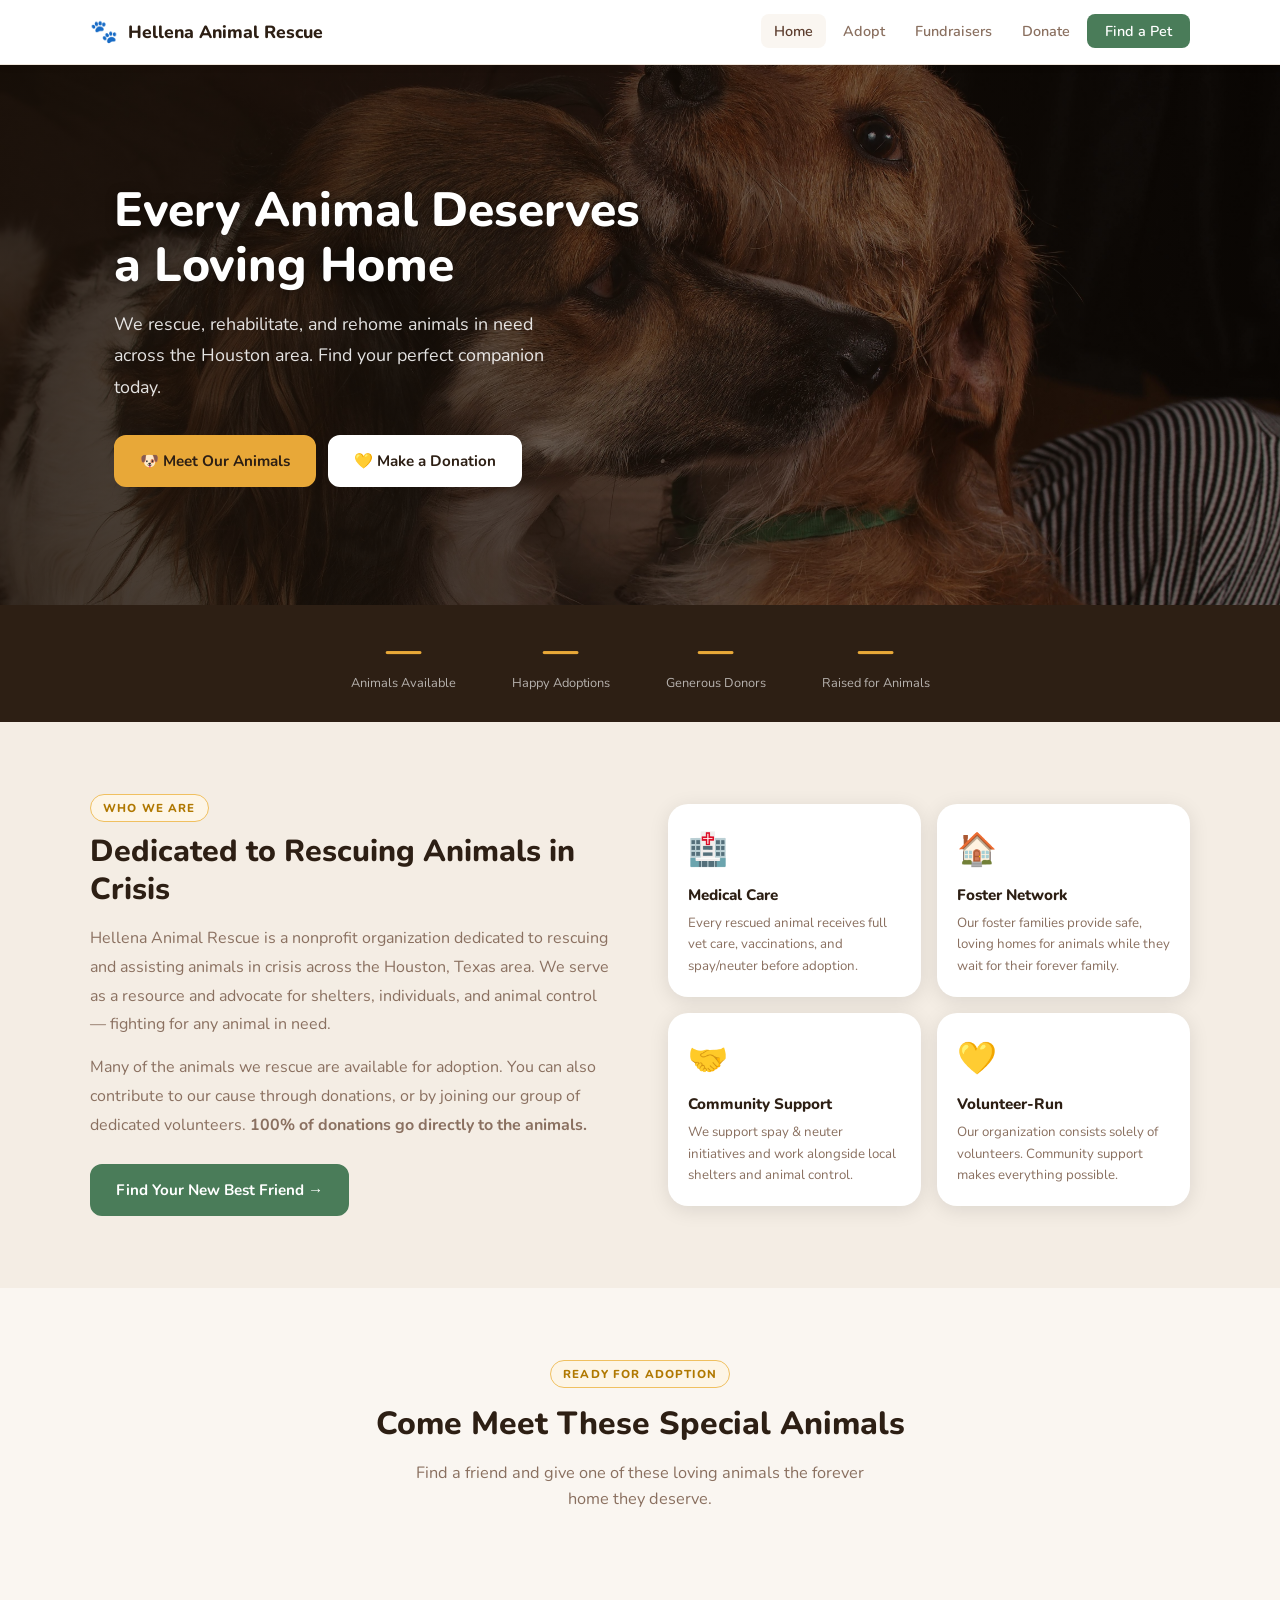
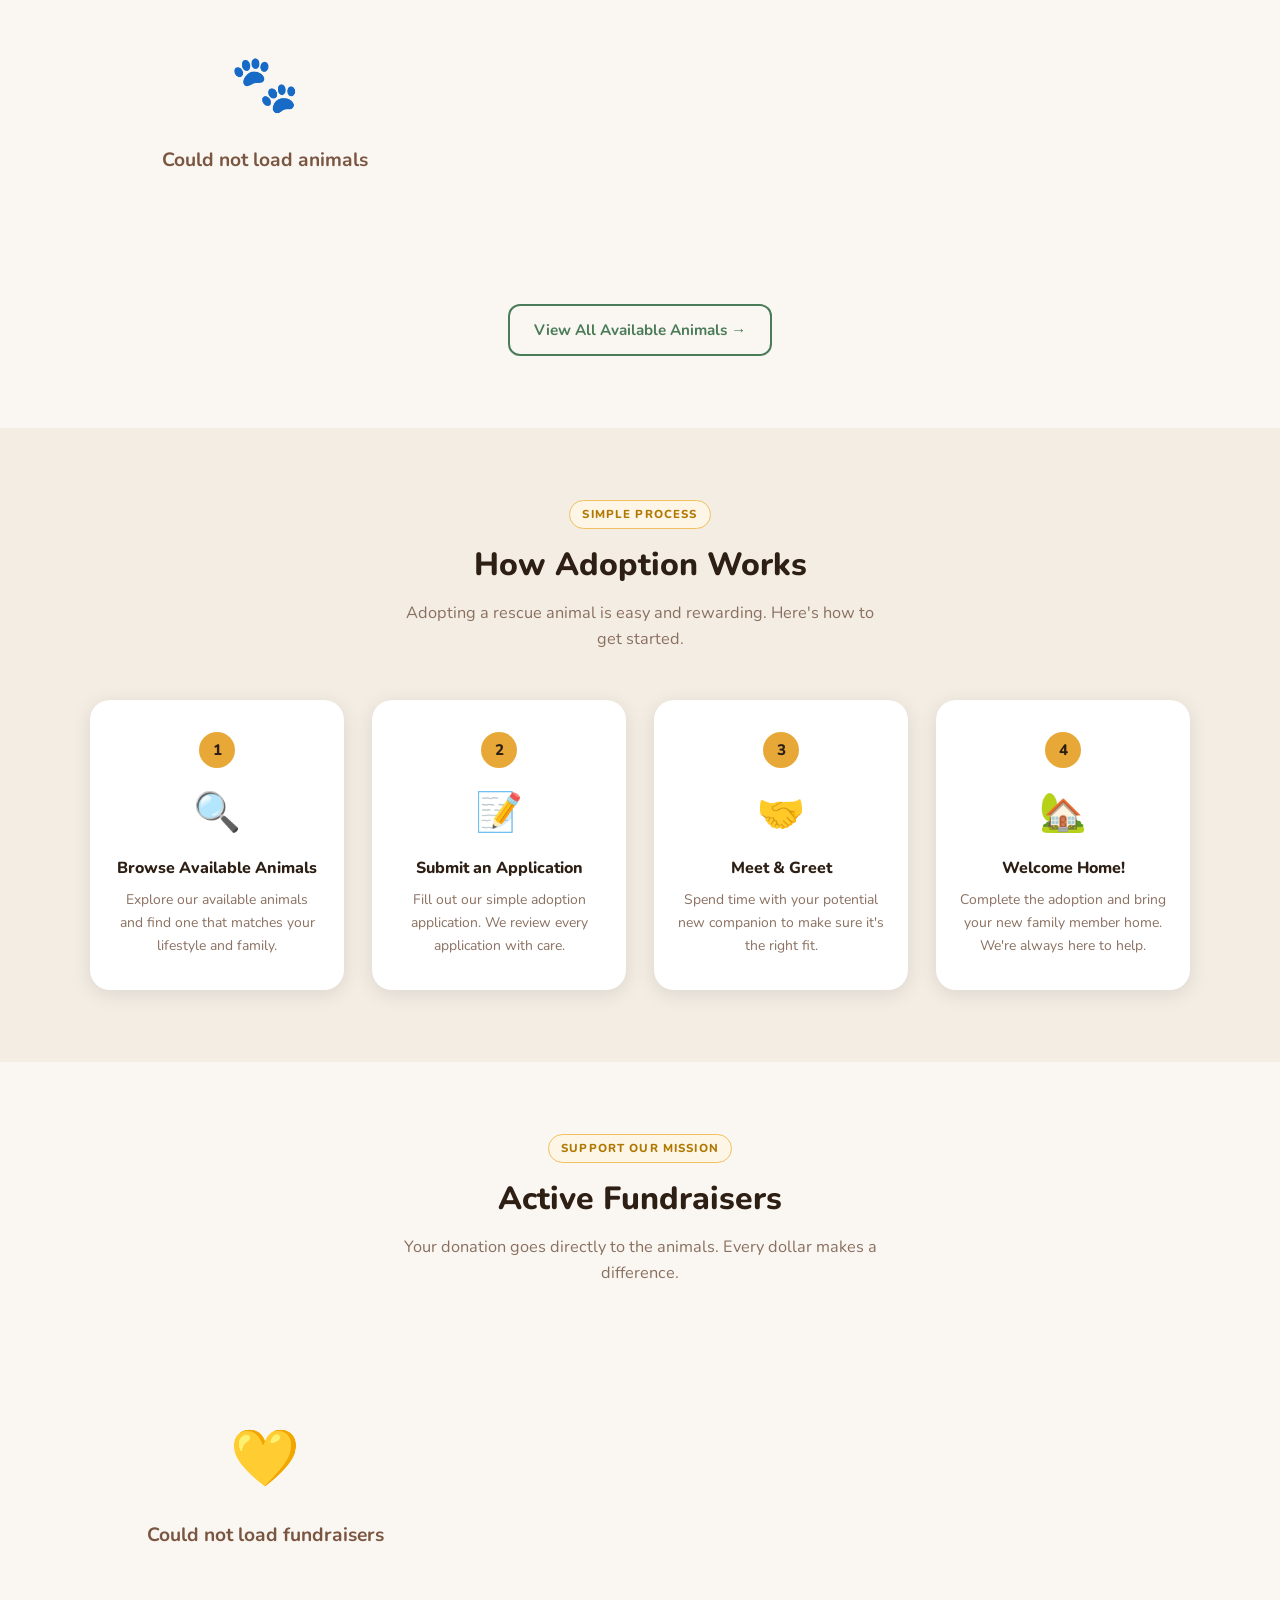
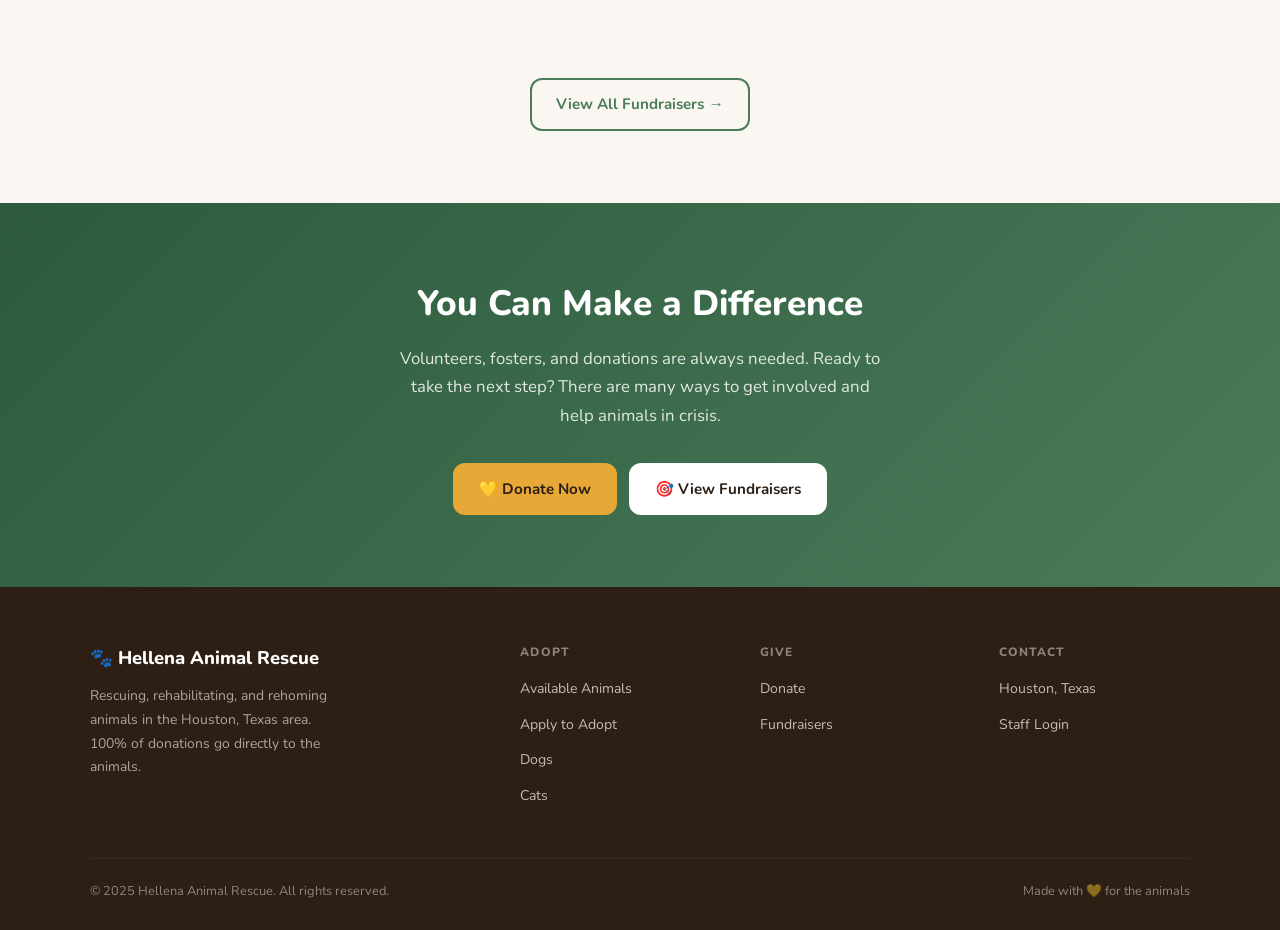
==== index.html @ b449fd63 "Fix OG meta tag URLs to use Netlify domain Update all og:url, og:image, and twitter:image to point t" ====
<!DOCTYPE html>
<html lang="en">
<head>
  <meta charset="UTF-8"/>
  <meta name="viewport" content="width=device-width, initial-scale=1.0"/>
  <title>Hellena Animal Rescue — Houston, Texas</title>
  <!-- Open Graph / Social Preview -->
  <meta property="og:type" content="website"/>
  <meta property="og:site_name" content="Hellena Animal Rescue"/>
  <meta property="og:url" content="https://animalresc.netlify.app/"/>
  <meta property="og:title" content="Hellena Animal Rescue — Houston, Texas"/>
  <meta property="og:description" content="We rescue, rehabilitate, and rehome animals in need across Houston, Texas. Find your perfect companion and give a loving animal a forever home."/>
  <meta property="og:image" content="https://animalresc.netlify.app/dogs.jpg"/>
  <meta property="og:image:alt" content="Rescue dogs at Hellena Animal Rescue in Houston, Texas"/>
  <!-- Twitter Card -->
  <meta name="twitter:card" content="summary_large_image"/>
  <meta name="twitter:title" content="Hellena Animal Rescue — Houston, Texas"/>
  <meta name="twitter:description" content="We rescue, rehabilitate, and rehome animals in need across Houston, Texas. Find your perfect companion and give a loving animal a forever home."/>
  <meta name="twitter:image" content="https://animalresc.netlify.app/dogs.jpg"/>
  <link rel="stylesheet" href="styles.css"/>
</head>
<body>

<!-- NAVBAR -->
<nav class="navbar">
  <div class="navbar-inner">
    <a href="index.html" class="navbar-logo">
      <span class="paw">🐾</span>
      Hellena Animal Rescue
    </a>
    <button class="navbar-mobile-toggle" onclick="toggleNav()" aria-label="Menu">☰</button>
    <ul class="navbar-links" id="navLinks">
      <li><a href="index.html" class="active">Home</a></li>
      <li><a href="animals.html">Adopt</a></li>
      <li><a href="fundraisers.html">Fundraisers</a></li>
      <li><a href="donate.html">Donate</a></li>
      <li><a href="animals.html" class="btn-nav">Find a Pet</a></li>
    </ul>
  </div>
</nav>

<!-- HERO -->
<section class="hero">
  <img src="dogs.jpg" alt="Rescue dogs" class="hero-bg"/>
  <div class="hero-overlay"></div>
  <div class="hero-content">
    <h1>Every Animal Deserves a Loving Home</h1>
    <p>We rescue, rehabilitate, and rehome animals in need across the Houston area. Find your perfect companion today.</p>
    <div class="hero-btns">
      <a href="animals.html" class="btn btn-primary">🐶 Meet Our Animals</a>
      <a href="donate.html" class="btn btn-secondary">💛 Make a Donation</a>
    </div>
  </div>
</section>

<!-- STATS BAR -->
<div class="stats-bar">
  <div class="stats-bar-inner">
    <div class="stat-item">
      <div class="num" id="stat-animals">—</div>
      <div class="label">Animals Available</div>
    </div>
    <div class="stat-item">
      <div class="num" id="stat-adopted">—</div>
      <div class="label">Happy Adoptions</div>
    </div>
    <div class="stat-item">
      <div class="num" id="stat-donors">—</div>
      <div class="label">Generous Donors</div>
    </div>
    <div class="stat-item">
      <div class="num" id="stat-raised">—</div>
      <div class="label">Raised for Animals</div>
    </div>
  </div>
</div>

<!-- ABOUT -->
<section class="section section-alt">
  <div class="section-inner">
    <div class="about-grid">
      <div class="about-text">
        <div class="section-eyebrow">Who We Are</div>
        <h2>Dedicated to Rescuing Animals in Crisis</h2>
        <p>Hellena Animal Rescue is a nonprofit organization dedicated to rescuing and assisting animals in crisis across the Houston, Texas area. We serve as a resource and advocate for shelters, individuals, and animal control — fighting for any animal in need.</p>
        <p>Many of the animals we rescue are available for adoption. You can also contribute to our cause through donations, or by joining our group of dedicated volunteers. <strong>100% of donations go directly to the animals.</strong></p>
        <a href="animals.html" class="btn btn-green">Find Your New Best Friend →</a>
      </div>
      <div class="about-cards">
        <div class="step-card about-card">
          <div class="card-icon">🏥</div>
          <h3>Medical Care</h3>
          <p>Every rescued animal receives full vet care, vaccinations, and spay/neuter before adoption.</p>
        </div>
        <div class="step-card about-card">
          <div class="card-icon">🏠</div>
          <h3>Foster Network</h3>
          <p>Our foster families provide safe, loving homes for animals while they wait for their forever family.</p>
        </div>
        <div class="step-card about-card">
          <div class="card-icon">🤝</div>
          <h3>Community Support</h3>
          <p>We support spay &amp; neuter initiatives and work alongside local shelters and animal control.</p>
        </div>
        <div class="step-card about-card">
          <div class="card-icon">💛</div>
          <h3>Volunteer-Run</h3>
          <p>Our organization consists solely of volunteers. Community support makes everything possible.</p>
        </div>
      </div>
    </div>
  </div>
</section>

<!-- FEATURED ANIMALS -->
<section class="section">
  <div class="section-inner">
    <div class="section-header">
      <div class="section-eyebrow">Ready for Adoption</div>
      <h2>Come Meet These Special Animals</h2>
      <p>Find a friend and give one of these loving animals the forever home they deserve.</p>
    </div>
    <div class="animals-grid" id="featured-animals">
      <div class="empty-state"><div class="icon">🐾</div><h3>Loading animals...</h3></div>
    </div>
    <div class="section-footer">
      <a href="animals.html" class="btn btn-outline">View All Available Animals →</a>
    </div>
  </div>
</section>

<!-- HOW IT WORKS -->
<section class="section section-alt">
  <div class="section-inner">
    <div class="section-header">
      <div class="section-eyebrow">Simple Process</div>
      <h2>How Adoption Works</h2>
      <p>Adopting a rescue animal is easy and rewarding. Here's how to get started.</p>
    </div>
    <div class="steps-grid">
      <div class="step-card">
        <div class="step-num">1</div>
        <div class="step-icon">🔍</div>
        <h3>Browse Available Animals</h3>
        <p>Explore our available animals and find one that matches your lifestyle and family.</p>
      </div>
      <div class="step-card">
        <div class="step-num">2</div>
        <div class="step-icon">📝</div>
        <h3>Submit an Application</h3>
        <p>Fill out our simple adoption application. We review every application with care.</p>
      </div>
      <div class="step-card">
        <div class="step-num">3</div>
        <div class="step-icon">🤝</div>
        <h3>Meet & Greet</h3>
        <p>Spend time with your potential new companion to make sure it's the right fit.</p>
      </div>
      <div class="step-card">
        <div class="step-num">4</div>
        <div class="step-icon">🏡</div>
        <h3>Welcome Home!</h3>
        <p>Complete the adoption and bring your new family member home. We're always here to help.</p>
      </div>
    </div>
  </div>
</section>

<!-- ACTIVE FUNDRAISERS -->
<section class="section">
  <div class="section-inner">
    <div class="section-header">
      <div class="section-eyebrow">Support Our Mission</div>
      <h2>Active Fundraisers</h2>
      <p>Your donation goes directly to the animals. Every dollar makes a difference.</p>
    </div>
    <div class="fundraisers-grid" id="featured-fundraisers">
      <div class="empty-state"><div class="icon">💛</div><h3>Loading fundraisers...</h3></div>
    </div>
    <div class="section-footer">
      <a href="fundraisers.html" class="btn btn-outline">View All Fundraisers →</a>
    </div>
  </div>
</section>

<!-- CTA -->
<section class="cta-section">
  <h2>You Can Make a Difference</h2>
  <p>Volunteers, fosters, and donations are always needed. Ready to take the next step? There are many ways to get involved and help animals in crisis.</p>
  <div class="cta-btns">
    <a href="donate.html" class="btn btn-primary">💛 Donate Now</a>
    <a href="fundraisers.html" class="btn btn-secondary">🎯 View Fundraisers</a>
  </div>
</section>

<!-- FOOTER -->
<footer class="footer">
  <div class="footer-inner">
    <div class="footer-grid">
      <div class="footer-brand">
        <h3>🐾 Hellena Animal Rescue</h3>
        <p>Rescuing, rehabilitating, and rehoming animals in the Houston, Texas area. 100% of donations go directly to the animals.</p>
      </div>
      <div class="footer-col">
        <h4>Adopt</h4>
        <ul>
          <li><a href="animals.html">Available Animals</a></li>
          <li><a href="adopt.html">Apply to Adopt</a></li>
          <li><a href="animals.html">Dogs</a></li>
          <li><a href="animals.html">Cats</a></li>
        </ul>
      </div>
      <div class="footer-col">
        <h4>Give</h4>
        <ul>
          <li><a href="donate.html">Donate</a></li>
          <li><a href="fundraisers.html">Fundraisers</a></li>
        </ul>
      </div>
      <div class="footer-col">
        <h4>Contact</h4>
        <ul>
          <li><a href="#">Houston, Texas</a></li>
          <li><a href="login.html">Staff Login</a></li>
        </ul>
      </div>
    </div>
    <div class="footer-bottom">
      <span>© 2025 Hellena Animal Rescue. All rights reserved.</span>
      <span>Made with 💛 for the animals</span>
    </div>
  </div>
</footer>

<script>
  const SUPABASE_URL = 'https://avotknggpqstmnegokfh.supabase.co';
  const SUPABASE_KEY = 'eyJhbGciOiJIUzI1NiIsInR5cCI6IkpXVCJ9.eyJpc3MiOiJzdXBhYmFzZSIsInJlZiI6ImF2b3RrbmdncHFzdG1uZWdva2ZoIiwicm9sZSI6ImFub24iLCJpYXQiOjE3NzM2NTUwOTgsImV4cCI6MjA4OTIzMTA5OH0.8SeT9EVITgZXSGzmqMvWZFWmwpzuTyWRQZHFKt7EO_M';

  const headers = { 'apikey': SUPABASE_KEY, 'Authorization': 'Bearer ' + SUPABASE_KEY };

  function toggleNav() {
    document.getElementById('navLinks').classList.toggle('open');
  }

  function animalCardHTML(a) {
    const img = a.photo_url
      ? `<img src="${a.photo_url}" alt="${a.name}"/>`
      : `🐾`;
    const traits = [];
    if (a.vaccinated) traits.push('Vaccinated');
    if (a.neutered) traits.push('Neutered');
    if (a.good_with_kids) traits.push('Good w/ Kids');
    if (a.good_with_dogs) traits.push('Good w/ Dogs');
    if (a.special_needs) traits.push('Special Needs');
    return `
      <div class="animal-card">
        <div class="animal-card-img">
          ${img}
          <span class="status-badge badge badge-${a.status}">${a.status}</span>
        </div>
        <div class="animal-card-body">
          <div class="animal-card-name">${a.name}</div>
          <div class="animal-card-meta">${[a.breed, a.age, a.gender, a.size].filter(Boolean).join(' · ')}</div>
          <p class="animal-card-desc">${a.description || ''}</p>
          ${traits.length ? `<div class="animal-card-traits">${traits.map(t => `<span class="trait-chip">${t}</span>`).join('')}</div>` : ''}
          <div class="animal-card-footer">
            <a href="adopt.html?animal=${a.id}&name=${encodeURIComponent(a.name)}" class="btn btn-green btn-sm btn-full">Apply to Adopt</a>
          </div>
        </div>
      </div>`;
  }

  async function loadFeaturedAnimals() {
    try {
      const res = await fetch(SUPABASE_URL + '/rest/v1/animals?status=eq.available&limit=3&order=created_at.desc', { headers });
      const data = await res.json();
      const el = document.getElementById('featured-animals');
      if (!data || data.length === 0) {
        el.innerHTML = `<div class="empty-state"><div class="icon">🐾</div><h3>No animals listed yet</h3><p>Check back soon!</p></div>`;
        return;
      }
      el.innerHTML = data.map(animalCardHTML).join('');
      document.getElementById('stat-animals').textContent = data.length + '+';
    } catch(e) {
      document.getElementById('featured-animals').innerHTML = `<div class="empty-state"><div class="icon">🐾</div><h3>Could not load animals</h3></div>`;
    }
  }

  async function loadFeaturedFundraisers() {
    try {
      const res = await fetch(SUPABASE_URL + '/rest/v1/fundraisers?status=eq.active&limit=3&order=created_at.desc', { headers });
      const data = await res.json();
      const el = document.getElementById('featured-fundraisers');
      if (!data || data.length === 0) {
        el.innerHTML = `<div class="empty-state"><div class="icon">💛</div><h3>No active fundraisers</h3><p>Check back soon!</p></div>`;
        return;
      }
      el.innerHTML = data.map(fundraiserCardHTML).join('');
      setTimeout(() => {
        data.forEach(f => {
          const pct = Math.min((f.raised / f.goal) * 100, 100);
          const bar = document.getElementById('bar-' + f.id);
          if (bar) bar.style.width = pct + '%';
        });
      }, 100);
    } catch(e) {
      document.getElementById('featured-fundraisers').innerHTML = `<div class="empty-state"><div class="icon">💛</div><h3>Could not load fundraisers</h3></div>`;
    }
  }

  function fundraiserCardHTML(f) {
    const img = f.image_url ? `<img src="${f.image_url}" alt="${f.title}"/>` : `💛`;
    return `
      <div class="fundraiser-card">
        <div class="fundraiser-card-img">${img}</div>
        <div class="fundraiser-card-body">
          <div class="fundraiser-card-title">${f.title}</div>
          ${f.organizer_name ? `<div class="fundraiser-card-by">by ${f.organizer_name}</div>` : ''}
          <p class="fundraiser-card-desc">${f.description || ''}</p>
          <div class="progress-bar-bg"><div class="progress-bar-fill" id="bar-${f.id}"></div></div>
          <div class="fundraiser-stats">
            <span class="raised">$${(f.raised || 0).toLocaleString()} raised</span>
            <span class="goal">Goal: $${(f.goal || 0).toLocaleString()}</span>
          </div>
          <a href="fundraisers.html" class="btn btn-primary btn-sm btn-full">Donate to This</a>
        </div>
      </div>`;
  }

  async function loadDonationStats() {
    try {
      const res = await fetch(SUPABASE_URL + '/rest/v1/donations?id=eq.1', { headers });
      const data = await res.json();
      if (data && data[0]) {
        document.getElementById('stat-donors').textContent = data[0].donor_count;
        document.getElementById('stat-raised').textContent = '$' + parseFloat(data[0].total_raised).toLocaleString();
      }
    } catch(e) {}
  }

  async function loadAdoptedCount() {
    try {
      const res = await fetch(SUPABASE_URL + '/rest/v1/animals?status=eq.adopted&select=id', { headers });
      const data = await res.json();
      document.getElementById('stat-adopted').textContent = data ? data.length : 0;
    } catch(e) {}
  }

  loadFeaturedAnimals();
  loadFeaturedFundraisers();
  loadDonationStats();
  loadAdoptedCount();
</script>
</body>
</html>
---- styles.css ----
@import url('https://fonts.googleapis.com/css2?family=Nunito:wght@400;600;700;800&display=swap');

:root {
  --brown-dark: #2d1f14;
  --brown: #5c3d2e;
  --brown-mid: #7a5540;
  --brown-light: #8a7060;
  --brown-pale: #ede3d8;
  --green-dark: #2d5a3d;
  --green: #4a7c59;
  --green-light: #6baf82;
  --gold: #e8a838;
  --gold-light: #f0c060;
  --gold-pale: #fdf5e6;
  --bg: #faf6f1;
  --bg-section: #f4ede4;
  --white: #ffffff;
  --border: #f0e8de;
  --border-mid: #e0d0c0;
  --text: #2d1f14;
  --text-mid: #5c3d2e;
  --text-muted: #8a7060;
  --shadow-sm: 0 2px 8px rgba(0,0,0,0.06);
  --shadow: 0 4px 20px rgba(0,0,0,0.1);
  --shadow-lg: 0 8px 40px rgba(0,0,0,0.16);
  --radius: 12px;
  --radius-lg: 20px;
  --font: 'Nunito', sans-serif;
}

* { box-sizing: border-box; margin: 0; padding: 0; }
body { font-family: var(--font); background: var(--bg); color: var(--text); min-height: 100vh; line-height: 1.6; }
a { text-decoration: none; color: inherit; }
img { max-width: 100%; display: block; }

/* ── NAVBAR ─────────────────────────────────────────── */
.navbar {
  background: white;
  border-bottom: 1px solid var(--border);
  padding: 0 24px;
  position: sticky;
  top: 0;
  z-index: 100;
  box-shadow: var(--shadow-sm);
}
.navbar-inner {
  max-width: 1100px;
  margin: 0 auto;
  display: flex;
  align-items: center;
  justify-content: space-between;
  height: 64px;
}
.navbar-logo {
  display: flex;
  align-items: center;
  gap: 10px;
  font-weight: 800;
  font-size: 1.1rem;
  color: var(--brown-dark);
}
.navbar-logo .paw { font-size: 1.4rem; }
.navbar-links {
  display: flex;
  align-items: center;
  gap: 4px;
  list-style: none;
}
.navbar-links a {
  padding: 7px 13px;
  border-radius: 8px;
  font-weight: 600;
  font-size: 0.9rem;
  color: var(--brown-light);
  transition: all 0.2s;
}
.navbar-links a:hover, .navbar-links a.active {
  background: var(--bg);
  color: var(--brown);
}
.navbar-links .btn-nav {
  background: var(--green);
  color: white !important;
  padding: 7px 18px;
}
.navbar-links .btn-nav:hover {
  background: var(--green-dark) !important;
}
.navbar-mobile-toggle {
  display: none;
  background: none;
  border: none;
  cursor: pointer;
  font-size: 1.5rem;
  color: var(--brown);
  padding: 4px;
}

/* ── HERO ────────────────────────────────────────────── */
.hero {
  position: relative;
  min-height: 540px;
  display: flex;
  align-items: center;
  background: linear-gradient(135deg, #2d5a3d 0%, #4a7c59 100%);
  overflow: hidden;
}
.hero-bg {
  position: absolute;
  inset: 0;
  width: 100%;
  height: 100%;
  object-fit: cover;
  object-position: center 30%;
}
.hero-overlay {
  position: absolute;
  inset: 0;
  background: linear-gradient(to right, rgba(26,16,8,0.82) 0%, rgba(26,16,8,0.35) 100%);
}
.hero-content {
  position: relative;
  z-index: 2;
  max-width: 1100px;
  margin: 0 auto;
  padding: 80px 24px;
  color: white;
  width: 100%;
}
.hero-content h1 {
  font-size: 3rem;
  font-weight: 800;
  line-height: 1.15;
  margin-bottom: 16px;
  text-shadow: 0 2px 12px rgba(0,0,0,0.4);
  max-width: 560px;
}
.hero-content p {
  font-size: 1.12rem;
  opacity: 0.88;
  max-width: 460px;
  margin-bottom: 32px;
  line-height: 1.75;
}
.hero-btns { display: flex; gap: 12px; flex-wrap: wrap; }

/* ── BUTTONS ─────────────────────────────────────────── */
.btn {
  display: inline-flex;
  align-items: center;
  gap: 6px;
  padding: 12px 24px;
  border-radius: var(--radius);
  font-family: var(--font);
  font-weight: 700;
  font-size: 0.95rem;
  cursor: pointer;
  border: 2px solid transparent;
  transition: all 0.2s;
  text-decoration: none;
}
.btn-primary { background: var(--gold); color: var(--brown-dark); border-color: var(--gold); }
.btn-primary:hover { background: var(--gold-light); border-color: var(--gold-light); transform: translateY(-1px); }
.btn-secondary { background: white; color: var(--brown-dark); border-color: white; }
.btn-secondary:hover { background: transparent; color: white; }
.btn-outline { background: transparent; color: var(--green); border-color: var(--green); }
.btn-outline:hover { background: var(--green); color: white; }
.btn-green { background: var(--green); color: white; border-color: var(--green); }
.btn-green:hover { background: var(--green-dark); border-color: var(--green-dark); }
.btn-red { background: #dc3545; color: white; border-color: #dc3545; }
.btn-red:hover { background: #c82333; border-color: #c82333; }
.btn-sm { padding: 7px 14px; font-size: 0.82rem; }
.btn-full { width: 100%; justify-content: center; }

/* ── SECTIONS ────────────────────────────────────────── */
.section { padding: 72px 24px; }
.section-alt { background: var(--bg-section); }
.section-inner { max-width: 1100px; margin: 0 auto; }
.section-header { text-align: center; margin-bottom: 48px; }
.section-header h2 { font-size: 2rem; font-weight: 800; color: var(--brown-dark); margin-bottom: 10px; }
.section-header p { color: var(--text-muted); font-size: 1.02rem; max-width: 480px; margin: 0 auto; }
.section-eyebrow {
  display: inline-block;
  background: var(--gold-pale);
  color: #b07800;
  font-weight: 800;
  font-size: 0.72rem;
  letter-spacing: 0.1em;
  text-transform: uppercase;
  padding: 4px 12px;
  border-radius: 99px;
  margin-bottom: 10px;
  border: 1px solid #f0c060;
}
.section-footer { text-align: center; margin-top: 40px; }

/* ── STATS BAR ───────────────────────────────────────── */
.stats-bar { background: var(--brown-dark); padding: 28px 24px; }
.stats-bar-inner {
  max-width: 1100px;
  margin: 0 auto;
  display: flex;
  justify-content: center;
  gap: 56px;
  flex-wrap: wrap;
}
.stat-item { text-align: center; color: white; }
.stat-item .num { font-size: 2.2rem; font-weight: 800; color: var(--gold); line-height: 1; }
.stat-item .label { font-size: 0.8rem; opacity: 0.65; margin-top: 5px; }

/* ── ANIMAL CARDS ────────────────────────────────────── */
.animals-grid {
  display: grid;
  grid-template-columns: repeat(auto-fill, minmax(280px, 1fr));
  gap: 24px;
}
.animal-card {
  background: white;
  border-radius: var(--radius-lg);
  overflow: hidden;
  box-shadow: var(--shadow);
  transition: transform 0.2s, box-shadow 0.2s;
  display: flex;
  flex-direction: column;
}
.animal-card:hover { transform: translateY(-4px); box-shadow: var(--shadow-lg); }
.animal-card-img {
  height: 220px;
  background: linear-gradient(135deg, #4a7c59, #6baf82);
  position: relative;
  overflow: hidden;
  display: flex;
  align-items: center;
  justify-content: center;
  font-size: 4rem;
}
.animal-card-img img { width: 100%; height: 100%; object-fit: cover; position: absolute; inset: 0; }
.animal-card-img .status-badge { position: absolute; top: 12px; left: 12px; z-index: 2; }
.animal-card-body { padding: 18px 20px; flex: 1; display: flex; flex-direction: column; }
.animal-card-name { font-size: 1.18rem; font-weight: 800; color: var(--brown-dark); margin-bottom: 3px; }
.animal-card-meta { font-size: 0.84rem; color: var(--text-muted); margin-bottom: 12px; }
.animal-card-desc {
  font-size: 0.87rem;
  color: var(--text-muted);
  line-height: 1.6;
  margin-bottom: 12px;
  display: -webkit-box;
  -webkit-line-clamp: 2;
  -webkit-box-orient: vertical;
  overflow: hidden;
}
.animal-card-traits { display: flex; gap: 6px; flex-wrap: wrap; margin-bottom: 14px; }
.trait-chip {
  background: var(--bg);
  color: var(--brown-mid);
  font-size: 0.72rem;
  font-weight: 700;
  padding: 3px 10px;
  border-radius: 99px;
  border: 1px solid var(--border-mid);
}
.animal-card-footer { margin-top: auto; padding-top: 14px; border-top: 1px solid var(--border); }

/* ── BADGES ──────────────────────────────────────────── */
.badge {
  display: inline-block;
  padding: 4px 10px;
  border-radius: 99px;
  font-size: 0.7rem;
  font-weight: 700;
  text-transform: uppercase;
  letter-spacing: 0.05em;
}
.badge-available { background: #d4edda; color: #155724; }
.badge-pending { background: #fff3cd; color: #856404; }
.badge-adopted { background: #d1ecf1; color: #0c5460; }
.badge-active { background: #d4edda; color: #155724; }
.badge-completed { background: #d1ecf1; color: #0c5460; }

/* ── FUNDRAISER CARDS ────────────────────────────────── */
.fundraisers-grid {
  display: grid;
  grid-template-columns: repeat(auto-fill, minmax(320px, 1fr));
  gap: 24px;
}
.fundraiser-card {
  background: white;
  border-radius: var(--radius-lg);
  overflow: hidden;
  box-shadow: var(--shadow);
  transition: transform 0.2s, box-shadow 0.2s;
  display: flex;
  flex-direction: column;
}
.fundraiser-card:hover { transform: translateY(-3px); box-shadow: var(--shadow-lg); }
.fundraiser-card-img {
  height: 180px;
  background: linear-gradient(135deg, #2d5a3d, #4a7c59);
  overflow: hidden;
  display: flex;
  align-items: center;
  justify-content: center;
  font-size: 3.5rem;
}
.fundraiser-card-img img { width: 100%; height: 100%; object-fit: cover; }
.fundraiser-card-body { padding: 20px 22px 22px; flex: 1; display: flex; flex-direction: column; }
.fundraiser-card-title { font-size: 1.08rem; font-weight: 800; color: var(--brown-dark); margin-bottom: 6px; }
.fundraiser-card-by { font-size: 0.8rem; color: var(--text-muted); margin-bottom: 10px; }
.fundraiser-card-desc {
  font-size: 0.87rem;
  color: var(--text-muted);
  line-height: 1.6;
  margin-bottom: 16px;
  flex: 1;
  display: -webkit-box;
  -webkit-line-clamp: 3;
  -webkit-box-orient: vertical;
  overflow: hidden;
}
.progress-bar-bg { background: var(--brown-pale); border-radius: 99px; height: 10px; margin-bottom: 8px; overflow: hidden; }
.progress-bar-fill { height: 100%; background: linear-gradient(90deg, var(--gold), var(--gold-light)); border-radius: 99px; width: 0; transition: width 1.2s ease; }
.fundraiser-stats { display: flex; justify-content: space-between; font-size: 0.82rem; margin-bottom: 16px; }
.fundraiser-stats .raised { font-weight: 800; color: var(--brown-dark); }
.fundraiser-stats .goal { color: var(--text-muted); }

/* ── STEPS / HOW IT WORKS ────────────────────────────── */
.steps-grid { display: grid; grid-template-columns: repeat(auto-fit, minmax(210px, 1fr)); gap: 28px; }
.step-card { text-align: center; padding: 32px 24px; background: white; border-radius: var(--radius-lg); box-shadow: var(--shadow); }
.step-num {
  display: inline-flex;
  align-items: center;
  justify-content: center;
  width: 36px;
  height: 36px;
  background: var(--gold);
  color: var(--brown-dark);
  border-radius: 50%;
  font-weight: 800;
  font-size: 0.95rem;
  margin-bottom: 14px;
}
.step-icon { font-size: 2.4rem; margin-bottom: 12px; }
.step-card h3 { font-size: 1rem; font-weight: 800; color: var(--brown-dark); margin-bottom: 8px; }
.step-card p { font-size: 0.87rem; color: var(--text-muted); line-height: 1.65; }

/* ── PAGE HERO ───────────────────────────────────────── */
.page-hero {
  background: linear-gradient(135deg, var(--brown-dark) 0%, var(--brown) 100%);
  color: white;
  padding: 56px 24px;
  text-align: center;
}
.page-hero h1 { font-size: 2.2rem; font-weight: 800; margin-bottom: 10px; }
.page-hero p { opacity: 0.78; max-width: 480px; margin: 0 auto; font-size: 1.02rem; }

/* ── FILTER BAR ──────────────────────────────────────── */
.filter-bar {
  background: white;
  border-bottom: 1px solid var(--border);
  padding: 14px 24px;
  position: sticky;
  top: 64px;
  z-index: 50;
  box-shadow: var(--shadow-sm);
}
.filter-inner {
  max-width: 1100px;
  margin: 0 auto;
  display: flex;
  gap: 10px;
  flex-wrap: wrap;
  align-items: center;
}
.filter-search {
  flex: 1;
  min-width: 180px;
  padding: 9px 14px;
  border: 2px solid var(--border-mid);
  border-radius: var(--radius);
  font-family: var(--font);
  font-size: 0.9rem;
  color: var(--text);
  outline: none;
  transition: border-color 0.2s;
}
.filter-search:focus { border-color: var(--green); }
.filter-select {
  padding: 9px 32px 9px 14px;
  border: 2px solid var(--border-mid);
  border-radius: var(--radius);
  font-family: var(--font);
  font-size: 0.9rem;
  color: var(--text);
  background: white url("data:image/svg+xml,%3Csvg xmlns='http://www.w3.org/2000/svg' width='10' height='6'%3E%3Cpath fill='%238a7060' d='M5 6L0 0h10z'/%3E%3C/svg%3E") no-repeat right 12px center;
  cursor: pointer;
  outline: none;
  appearance: none;
  transition: border-color 0.2s;
}
.filter-select:focus { border-color: var(--green); }

/* ── FORMS ───────────────────────────────────────────── */
.form-section {
  background: white;
  border-radius: var(--radius-lg);
  padding: 36px;
  box-shadow: var(--shadow);
  max-width: 720px;
  margin: 0 auto;
}
.form-section h2 { font-size: 1.4rem; font-weight: 800; color: var(--brown-dark); margin-bottom: 6px; }
.form-section .sub { color: var(--text-muted); margin-bottom: 28px; font-size: 0.92rem; }
.form-grid { display: grid; grid-template-columns: 1fr 1fr; gap: 16px; }
.form-grid .full { grid-column: 1 / -1; }
.form-group { display: flex; flex-direction: column; gap: 6px; }
.form-group label { font-size: 0.78rem; font-weight: 700; color: var(--brown-mid); text-transform: uppercase; letter-spacing: 0.06em; }
.form-input, .form-select, .form-textarea {
  padding: 10px 14px;
  border: 2px solid var(--border-mid);
  border-radius: var(--radius);
  font-family: var(--font);
  font-size: 0.95rem;
  color: var(--text);
  background: white;
  outline: none;
  transition: border-color 0.2s;
}
.form-input:focus, .form-select:focus, .form-textarea:focus { border-color: var(--green); }
.form-textarea { resize: vertical; min-height: 100px; }
.form-divider {
  font-weight: 800;
  font-size: 0.82rem;
  text-transform: uppercase;
  letter-spacing: 0.07em;
  color: var(--brown-light);
  padding: 16px 0 4px;
  border-top: 1px solid var(--border);
  margin-top: 8px;
  grid-column: 1 / -1;
}
.form-check { display: flex; align-items: center; gap: 8px; cursor: pointer; font-size: 0.92rem; color: var(--text-mid); font-weight: 600; }
.form-check input { width: 16px; height: 16px; cursor: pointer; accent-color: var(--green); }

/* ── ALERTS ──────────────────────────────────────────── */
.alert { padding: 13px 18px; border-radius: var(--radius); font-weight: 600; font-size: 0.92rem; margin-bottom: 16px; }
.alert-success { background: #d4edda; color: #155724; border: 1px solid #c3e6cb; }
.alert-error { background: #f8d7da; color: #721c24; border: 1px solid #f5c6cb; }
.alert-info { background: #d1ecf1; color: #0c5460; border: 1px solid #bee5eb; }

/* ── EMPTY STATE ─────────────────────────────────────── */
.empty-state { text-align: center; padding: 80px 24px; color: var(--text-muted); }
.empty-state .icon { font-size: 3.5rem; margin-bottom: 16px; }
.empty-state h3 { font-size: 1.2rem; font-weight: 700; margin-bottom: 8px; color: var(--brown-mid); }

/* ── CTA SECTION ─────────────────────────────────────── */
.cta-section {
  background: linear-gradient(135deg, var(--green-dark) 0%, var(--green) 100%);
  color: white;
  text-align: center;
  padding: 72px 24px;
}
.cta-section h2 { font-size: 2.2rem; font-weight: 800; margin-bottom: 14px; }
.cta-section p { opacity: 0.85; max-width: 480px; margin: 0 auto 32px; font-size: 1.05rem; line-height: 1.7; }
.cta-btns { display: flex; gap: 12px; justify-content: center; flex-wrap: wrap; }

/* ── MODAL ───────────────────────────────────────────── */
.modal-overlay {
  position: fixed;
  inset: 0;
  background: rgba(0,0,0,0.55);
  z-index: 200;
  display: flex;
  align-items: center;
  justify-content: center;
  padding: 24px;
  opacity: 0;
  visibility: hidden;
  transition: all 0.25s;
}
.modal-overlay.open { opacity: 1; visibility: visible; }
.modal {
  background: white;
  border-radius: var(--radius-lg);
  padding: 32px;
  max-width: 460px;
  width: 100%;
  box-shadow: var(--shadow-lg);
  transform: translateY(12px);
  transition: transform 0.25s;
}
.modal-overlay.open .modal { transform: translateY(0); }
.modal-header { display: flex; justify-content: space-between; align-items: flex-start; margin-bottom: 20px; }
.modal-header h3 { font-size: 1.2rem; font-weight: 800; color: var(--brown-dark); }
.modal-close { background: none; border: none; font-size: 1.4rem; cursor: pointer; color: var(--text-muted); line-height: 1; padding: 0; }

/* ── FOOTER ──────────────────────────────────────────── */
.footer { background: var(--brown-dark); color: white; padding: 56px 24px 28px; }
.footer-inner { max-width: 1100px; margin: 0 auto; }
.footer-grid { display: grid; grid-template-columns: 2fr 1fr 1fr 1fr; gap: 48px; margin-bottom: 40px; }
.footer-brand h3 { font-size: 1.15rem; font-weight: 800; margin-bottom: 12px; display: flex; align-items: center; gap: 8px; }
.footer-brand p { opacity: 0.6; font-size: 0.87rem; line-height: 1.7; max-width: 250px; }
.footer-col h4 { font-size: 0.75rem; font-weight: 800; text-transform: uppercase; letter-spacing: 0.09em; opacity: 0.45; margin-bottom: 14px; }
.footer-col ul { list-style: none; }
.footer-col ul li { margin-bottom: 10px; }
.footer-col ul a { opacity: 0.7; font-size: 0.88rem; transition: opacity 0.2s; }
.footer-col ul a:hover { opacity: 1; }
.footer-bottom { border-top: 1px solid rgba(255,255,255,0.1); padding-top: 22px; display: flex; justify-content: space-between; align-items: center; font-size: 0.8rem; opacity: 0.45; flex-wrap: wrap; gap: 8px; }

/* ── ADMIN ───────────────────────────────────────────── */
.admin-layout { display: grid; grid-template-columns: 220px 1fr; min-height: calc(100vh - 64px); }
.admin-sidebar { background: var(--brown-dark); padding: 28px 16px; color: white; }
.admin-sidebar-title { font-size: 0.72rem; text-transform: uppercase; letter-spacing: 0.1em; opacity: 0.38; margin-bottom: 10px; padding: 0 10px; }
.admin-sidebar nav a {
  display: flex;
  align-items: center;
  gap: 9px;
  padding: 10px 12px;
  border-radius: 10px;
  font-weight: 600;
  font-size: 0.9rem;
  color: rgba(255,255,255,0.65);
  transition: all 0.2s;
  margin-bottom: 2px;
}
.admin-sidebar nav a:hover, .admin-sidebar nav a.active { background: rgba(255,255,255,0.1); color: white; }
.admin-main { padding: 36px; background: var(--bg); }
.admin-header { display: flex; justify-content: space-between; align-items: center; margin-bottom: 28px; }
.admin-header h1 { font-size: 1.5rem; font-weight: 800; color: var(--brown-dark); }
.admin-panel { display: none; }
.admin-panel.active { display: block; }
.admin-stat-grid { display: grid; grid-template-columns: repeat(auto-fit, minmax(180px, 1fr)); gap: 20px; margin-bottom: 32px; }
.admin-stat-card { background: white; border-radius: var(--radius-lg); padding: 24px; box-shadow: var(--shadow); }
.admin-stat-card .num { font-size: 2rem; font-weight: 800; color: var(--green); line-height: 1; margin-bottom: 6px; }
.admin-stat-card .label { font-size: 0.82rem; color: var(--text-muted); font-weight: 600; }
.admin-table { width: 100%; border-collapse: collapse; background: white; border-radius: var(--radius-lg); overflow: hidden; box-shadow: var(--shadow); }
.admin-table th { background: var(--bg-section); padding: 12px 16px; text-align: left; font-size: 0.76rem; font-weight: 700; text-transform: uppercase; letter-spacing: 0.07em; color: var(--brown-mid); border-bottom: 1px solid var(--border); }
.admin-table td { padding: 13px 16px; border-bottom: 1px solid var(--border); font-size: 0.88rem; vertical-align: middle; }
.admin-table tr:last-child td { border-bottom: none; }
.admin-table tr:hover td { background: var(--bg); }
.admin-table-wrap { overflow-x: auto; border-radius: var(--radius-lg); }

/* ── CENTRED CTA BLOCK (reusable) ────────────────────── */
.section-cta { text-align: center; }
.section-cta h2 { font-size: 1.8rem; font-weight: 800; color: var(--brown-dark); margin-bottom: 12px; }
.section-cta p { color: var(--text-muted); max-width: 520px; margin: 0 auto 28px; line-height: 1.75; }
.section-cta .btn-row { display: flex; gap: 12px; justify-content: center; flex-wrap: wrap; }

/* ── ABOUT GRID (index.html) ─────────────────────────── */
.about-grid {
  display: grid;
  grid-template-columns: 1fr 1fr;
  gap: 56px;
  align-items: center;
}
.about-text h2 {
  font-size: 1.9rem;
  font-weight: 800;
  color: var(--brown-dark);
  margin-bottom: 16px;
  line-height: 1.25;
}
.about-text p {
  color: var(--text-muted);
  line-height: 1.8;
  margin-bottom: 14px;
}
.about-text p:last-of-type { margin-bottom: 24px; }
.about-cards {
  display: grid;
  grid-template-columns: 1fr 1fr;
  gap: 16px;
}
.about-card { text-align: left; padding: 20px; }
.about-card .card-icon { font-size: 2rem; margin-bottom: 8px; }
.about-card h3 { font-size: 0.95rem; margin-bottom: 6px; }
.about-card p { font-size: 0.83rem; color: var(--text-muted); line-height: 1.6; }

/* ── RESPONSIVE ──────────────────────────────────────── */

/* Tablet — 900px */
@media (max-width: 900px) {
  .footer-grid { grid-template-columns: 1fr 1fr; gap: 32px; }
  .admin-layout { grid-template-columns: 1fr; }
  .admin-sidebar { display: none; }
  .about-grid { grid-template-columns: 1fr; gap: 32px; }
}

/* Mobile — 768px */
@media (max-width: 768px) {
  /* Navbar */
  .navbar-links {
    display: none;
    flex-direction: column;
    position: absolute;
    top: 64px;
    left: 0;
    right: 0;
    background: white;
    border-bottom: 1px solid var(--border);
    padding: 12px 24px;
    gap: 2px;
    box-shadow: var(--shadow);
    z-index: 99;
  }
  .navbar-links.open { display: flex; }
  .navbar-mobile-toggle { display: block; }

  /* Hero */
  .hero { min-height: 420px; }
  .hero-content { padding: 60px 20px; }
  .hero-content h1 { font-size: 2rem; }
  .hero-content p { font-size: 1rem; }

  /* Page hero */
  .page-hero { padding: 40px 20px; }
  .page-hero h1 { font-size: 1.75rem; }
  .page-hero p { font-size: 0.95rem; }

  /* Section headings */
  .section-header h2 { font-size: 1.65rem; }
  .cta-section h2 { font-size: 1.75rem; }

  /* Stats */
  .stats-bar-inner { gap: 24px; }
  .stat-item .num { font-size: 1.9rem; }

  /* Filter bar — unstick on mobile so it doesn't overlap the dropdown nav */
  .filter-bar { position: relative; top: 0; }
  .filter-inner { flex-direction: column; align-items: stretch; }
  .filter-search,
  .filter-select { width: 100%; min-width: unset; }

  /* Forms */
  .form-grid { grid-template-columns: 1fr; }

  /* Cards */
  .about-cards { grid-template-columns: 1fr 1fr; gap: 12px; }
}

/* Small mobile — 480px */
@media (max-width: 480px) {
  /* Spacing */
  .section { padding: 44px 16px; }
  .cta-section { padding: 48px 16px; }
  .page-hero { padding: 32px 16px; }

  /* Hero */
  .hero { min-height: 360px; }
  .hero-content { padding: 48px 16px; }
  .hero-content h1 { font-size: 1.6rem; }
  .hero-content p { font-size: 0.95rem; margin-bottom: 24px; }
  .hero-btns { flex-direction: column; }
  .hero-btns .btn { width: 100%; justify-content: center; }

  /* Page hero */
  .page-hero h1 { font-size: 1.5rem; }
  .page-hero p { font-size: 0.9rem; }

  /* Headings */
  .section-header h2 { font-size: 1.45rem; }
  .cta-section h2 { font-size: 1.5rem; }
  .cta-section p { font-size: 0.95rem; }

  /* Stats — 2 per row on small screens */
  .stats-bar { padding: 20px 16px; }
  .stats-bar-inner { gap: 16px; }
  .stat-item .num { font-size: 1.6rem; }
  .stat-item .label { font-size: 0.75rem; }

  /* Footer */
  .footer { padding: 40px 16px 24px; }
  .footer-grid { grid-template-columns: 1fr; gap: 24px; }
  .footer-brand p { max-width: 100%; }

  /* Forms */
  .form-section { padding: 20px 16px; }

  /* About cards — single column on very small screens */
  .about-cards { grid-template-columns: 1fr; }

  /* Donate card */
  .donate-card-banner { height: 180px; }

  /* Buttons */
  .btn { padding: 10px 18px; font-size: 0.9rem; }
  .btn-sm { padding: 7px 12px; font-size: 0.8rem; }

  /* CTA blocks */
  .section-cta h2 { font-size: 1.4rem; }
  .section-cta p { font-size: 0.92rem; }
  .section-cta .btn-row { flex-direction: column; align-items: center; }
  .section-cta .btn-row .btn { width: 100%; max-width: 320px; justify-content: center; }

  /* Step cards */
  .steps-grid { gap: 16px; }
  .step-card { padding: 24px 18px; }

  /* Admin */
  .admin-main { padding: 20px 16px; }
  .admin-header { flex-direction: column; align-items: flex-start; gap: 12px; }
}
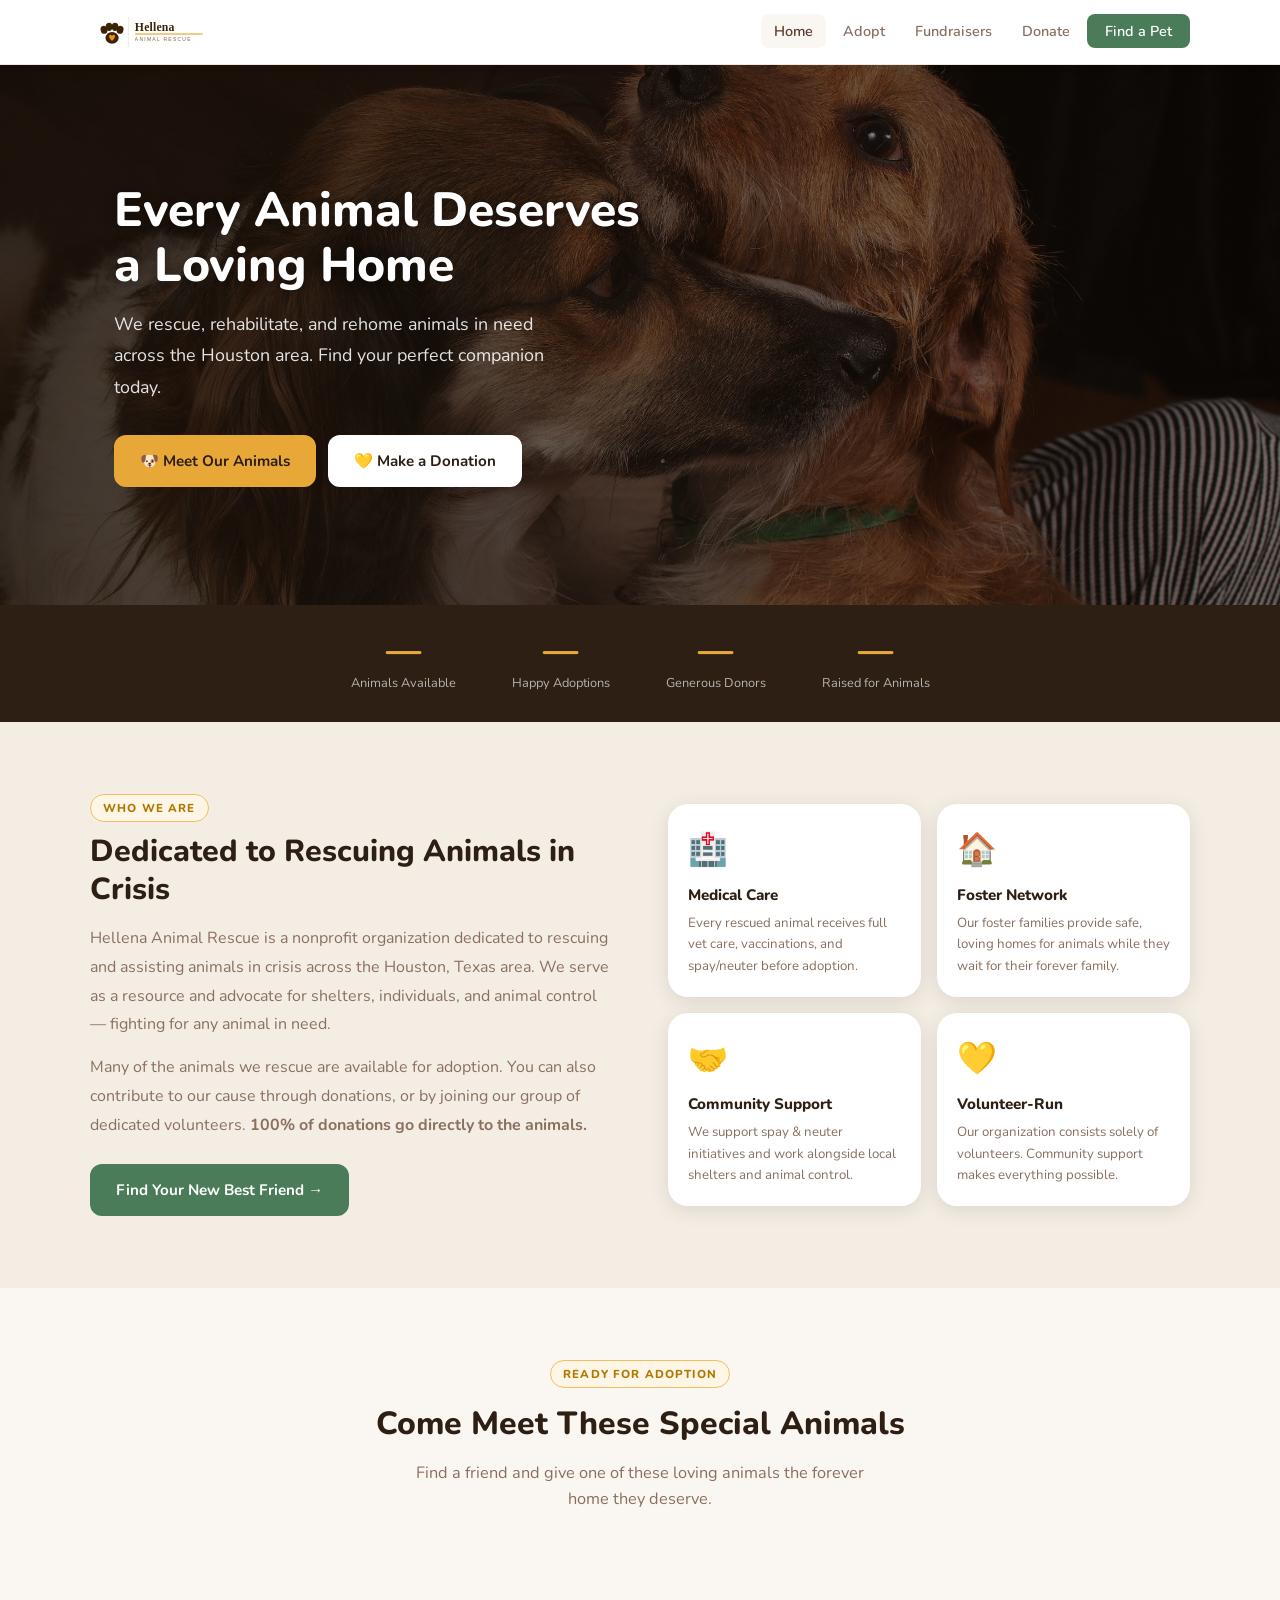
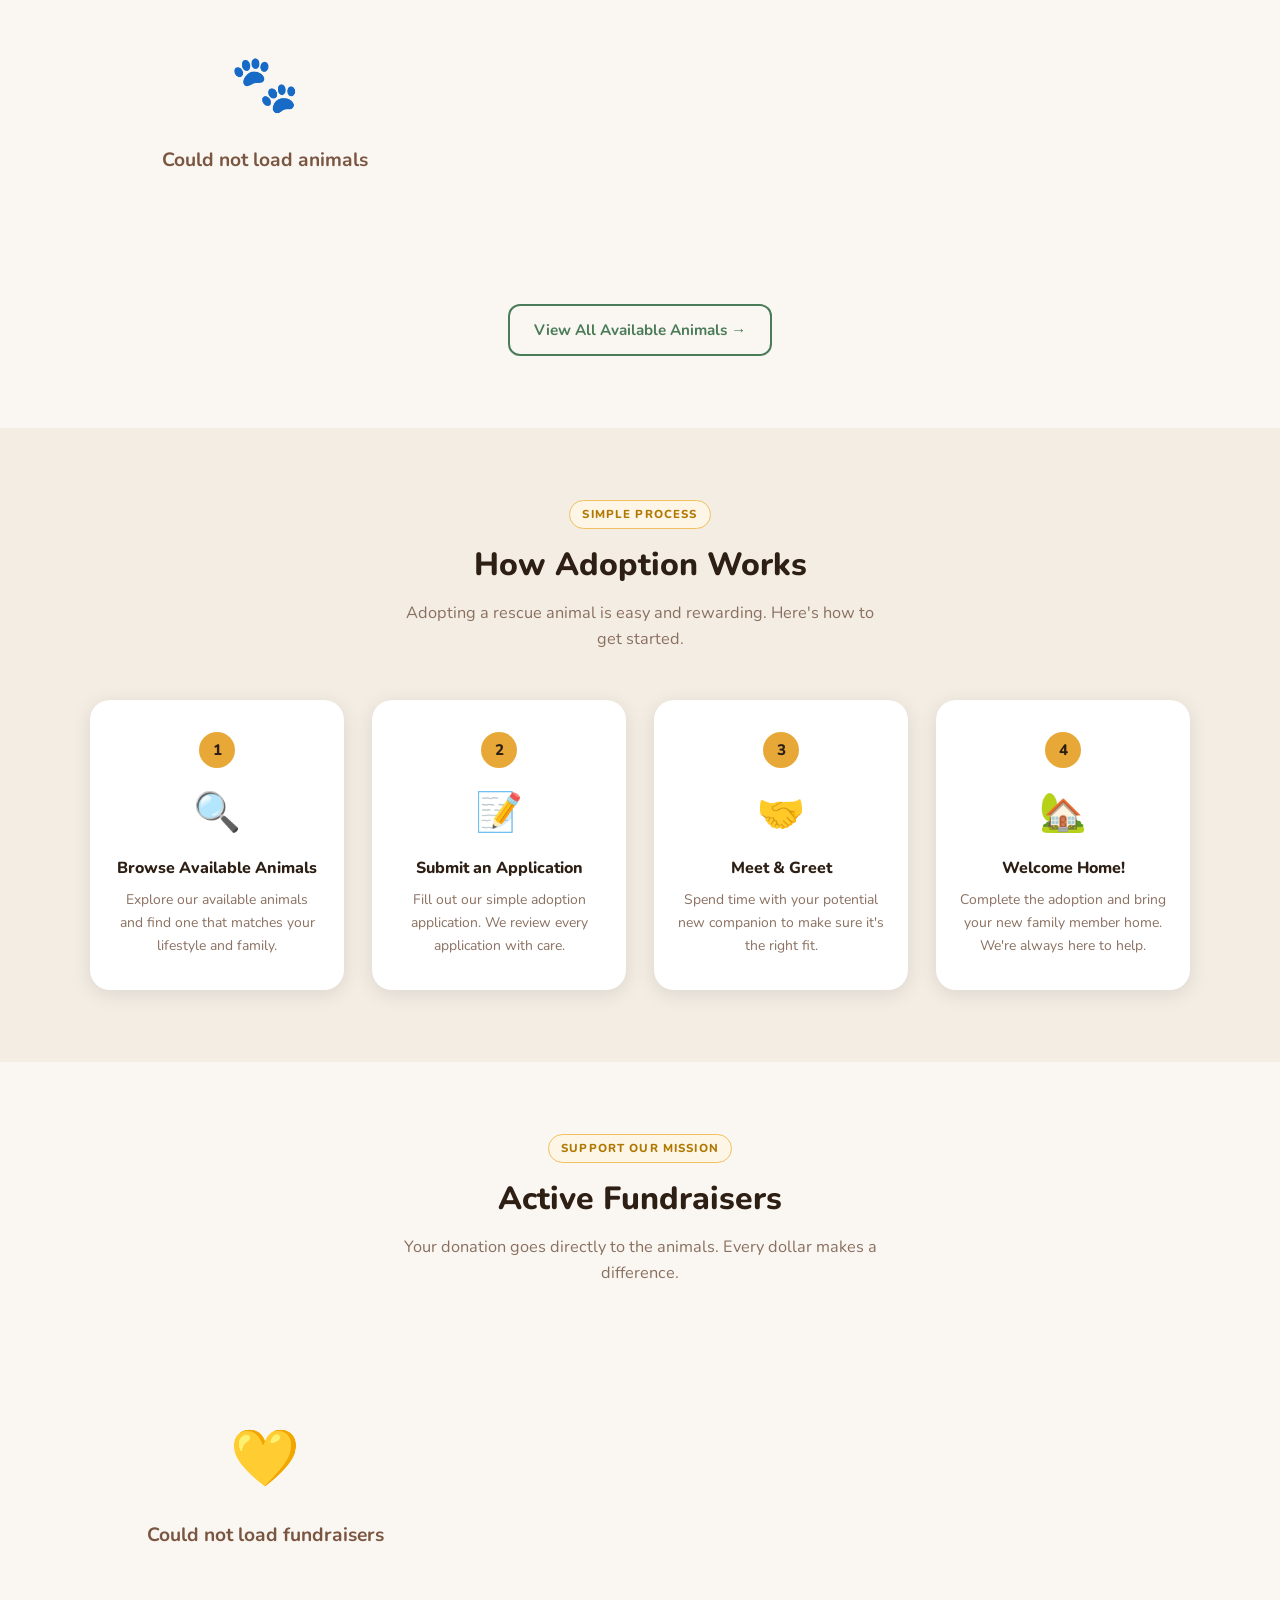
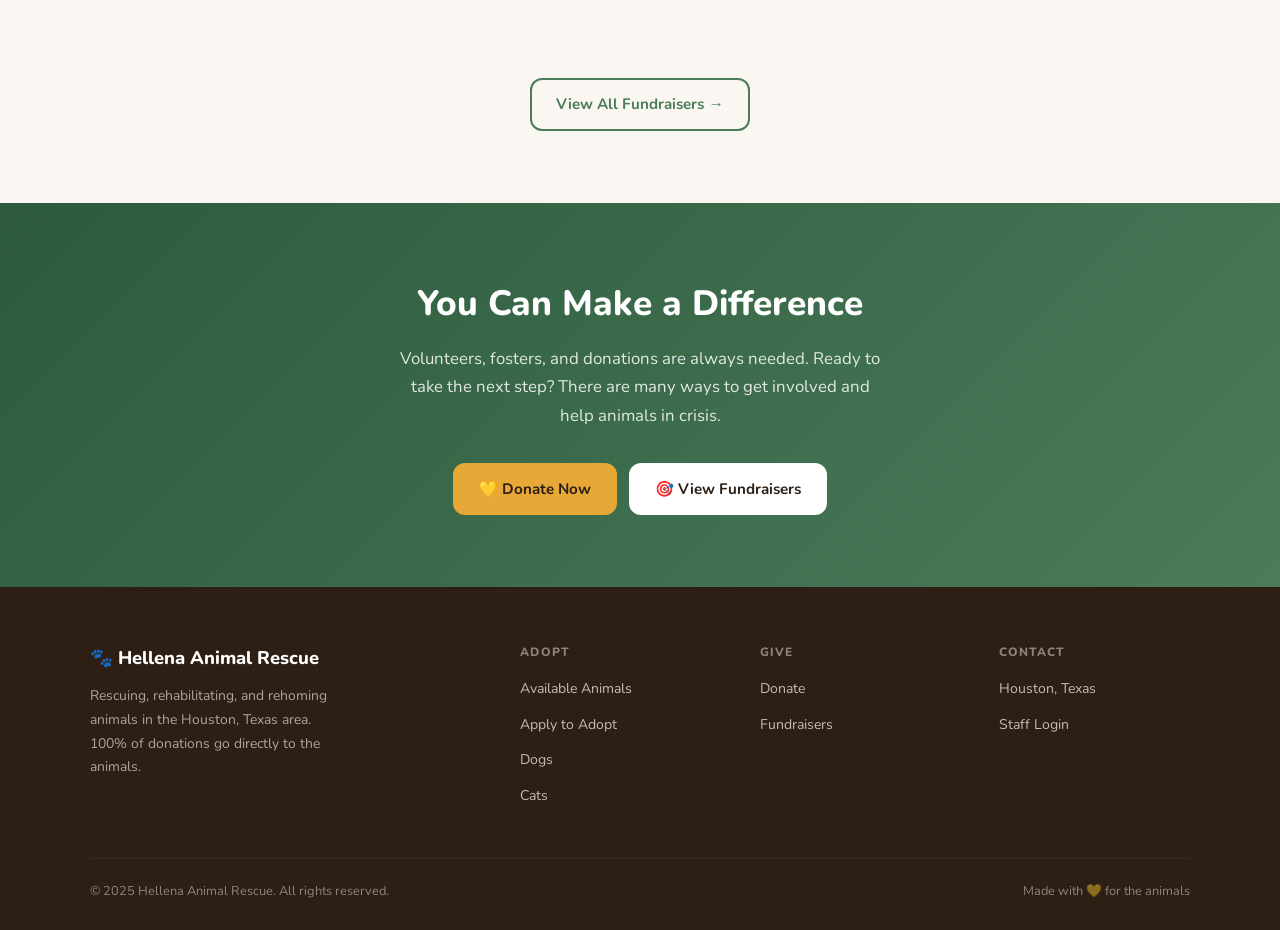
==== commit 6c57ea97: "Fix dashboard stats, add logo to navbar across all pages - Fix donation stats querying wrong table (" ====
--- a/index.html
+++ b/index.html
@@ -9,13 +9,13 @@
   <meta property="og:site_name" content="Hellena Animal Rescue"/>
   <meta property="og:url" content="https://animalresc.netlify.app/"/>
   <meta property="og:title" content="Hellena Animal Rescue — Houston, Texas"/>
-  <meta property="og:description" content="We rescue, rehabilitate, and rehome animals in need across Houston, Texas. Find your perfect companion and give a loving animal a forever home."/>
+  <meta property="og:description" content="Help us rescue and rehome animals in need. Every donation counts."/>
   <meta property="og:image" content="https://animalresc.netlify.app/dogs.jpg"/>
   <meta property="og:image:alt" content="Rescue dogs at Hellena Animal Rescue in Houston, Texas"/>
   <!-- Twitter Card -->
   <meta name="twitter:card" content="summary_large_image"/>
   <meta name="twitter:title" content="Hellena Animal Rescue — Houston, Texas"/>
-  <meta name="twitter:description" content="We rescue, rehabilitate, and rehome animals in need across Houston, Texas. Find your perfect companion and give a loving animal a forever home."/>
+  <meta name="twitter:description" content="Help us rescue and rehome animals in need. Every donation counts."/>
   <meta name="twitter:image" content="https://animalresc.netlify.app/dogs.jpg"/>
   <link rel="stylesheet" href="styles.css"/>
 </head>
@@ -25,8 +25,7 @@
 <nav class="navbar">
   <div class="navbar-inner">
     <a href="index.html" class="navbar-logo">
-      <span class="paw">🐾</span>
-      Hellena Animal Rescue
+      <img src="hellena-logo.svg" alt="Hellena Animal Rescue"/>
     </a>
     <button class="navbar-mobile-toggle" onclick="toggleNav()" aria-label="Menu">☰</button>
     <ul class="navbar-links" id="navLinks">
@@ -272,15 +271,20 @@
 
   async function loadFeaturedAnimals() {
     try {
-      const res = await fetch(SUPABASE_URL + '/rest/v1/animals?status=eq.available&limit=3&order=created_at.desc', { headers });
+      const [res, countRes] = await Promise.all([
+        fetch(SUPABASE_URL + '/rest/v1/animals?status=eq.available&limit=3&order=created_at.desc', { headers }),
+        fetch(SUPABASE_URL + '/rest/v1/animals?status=eq.available&select=id', { headers: { ...headers, 'Prefer': 'count=exact' }, method: 'HEAD' }),
+      ]);
       const data = await res.json();
+      const total = parseInt(countRes.headers.get('content-range')?.split('/')[1] || '0', 10);
       const el = document.getElementById('featured-animals');
       if (!data || data.length === 0) {
         el.innerHTML = `<div class="empty-state"><div class="icon">🐾</div><h3>No animals listed yet</h3><p>Check back soon!</p></div>`;
+        document.getElementById('stat-animals').textContent = '0';
         return;
       }
       el.innerHTML = data.map(animalCardHTML).join('');
-      document.getElementById('stat-animals').textContent = data.length + '+';
+      document.getElementById('stat-animals').textContent = total > 0 ? total + '+' : data.length;
     } catch(e) {
       document.getElementById('featured-animals').innerHTML = `<div class="empty-state"><div class="icon">🐾</div><h3>Could not load animals</h3></div>`;
     }
@@ -329,7 +333,7 @@
 
   async function loadDonationStats() {
     try {
-      const res = await fetch(SUPABASE_URL + '/rest/v1/donations?id=eq.1', { headers });
+      const res = await fetch(SUPABASE_URL + '/rest/v1/donation_stats?id=eq.1', { headers });
       const data = await res.json();
       if (data && data[0]) {
         document.getElementById('stat-donors').textContent = data[0].donor_count;
--- a/styles.css
+++ b/styles.css
@@ -54,12 +54,9 @@
 .navbar-logo {
   display: flex;
   align-items: center;
-  gap: 10px;
-  font-weight: 800;
-  font-size: 1.1rem;
-  color: var(--brown-dark);
-}
-.navbar-logo .paw { font-size: 1.4rem; }
+  line-height: 0;
+}
+.navbar-logo img { height: 44px; width: auto; }
 .navbar-links {
   display: flex;
   align-items: center;
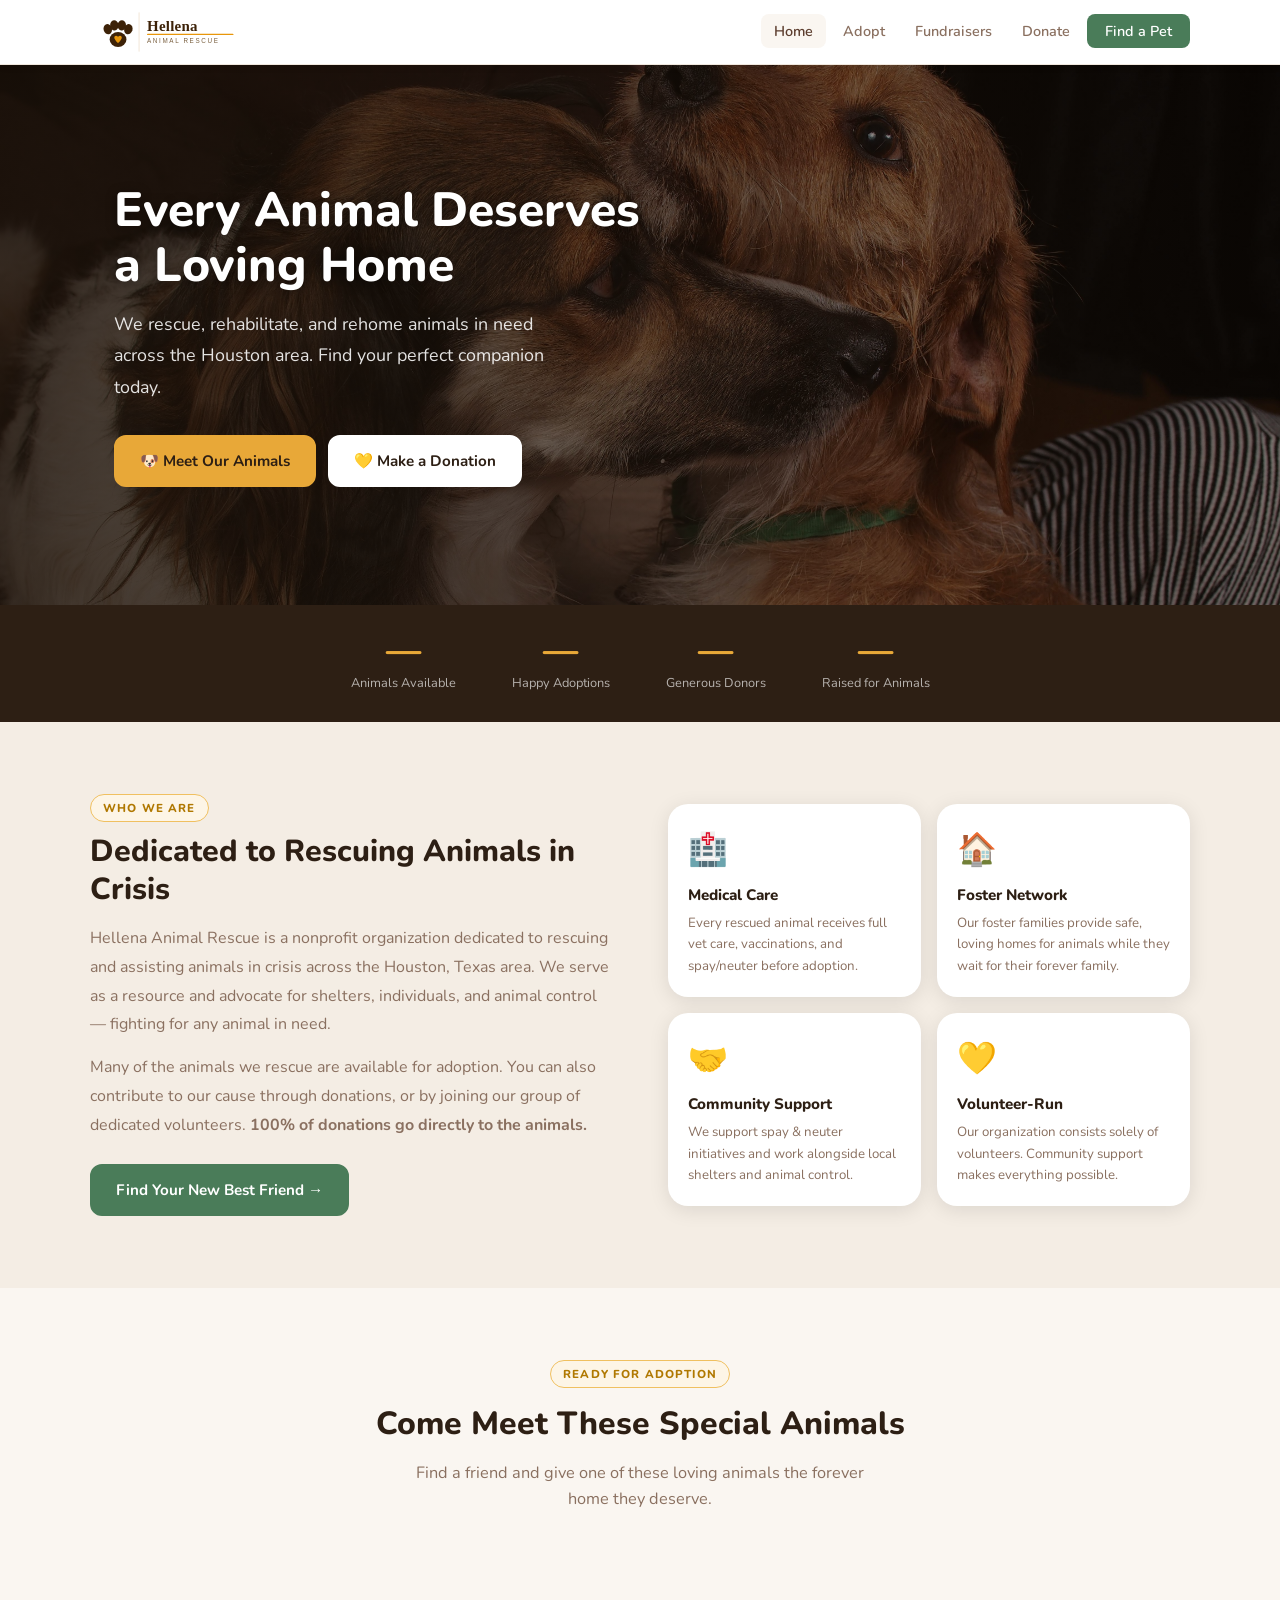
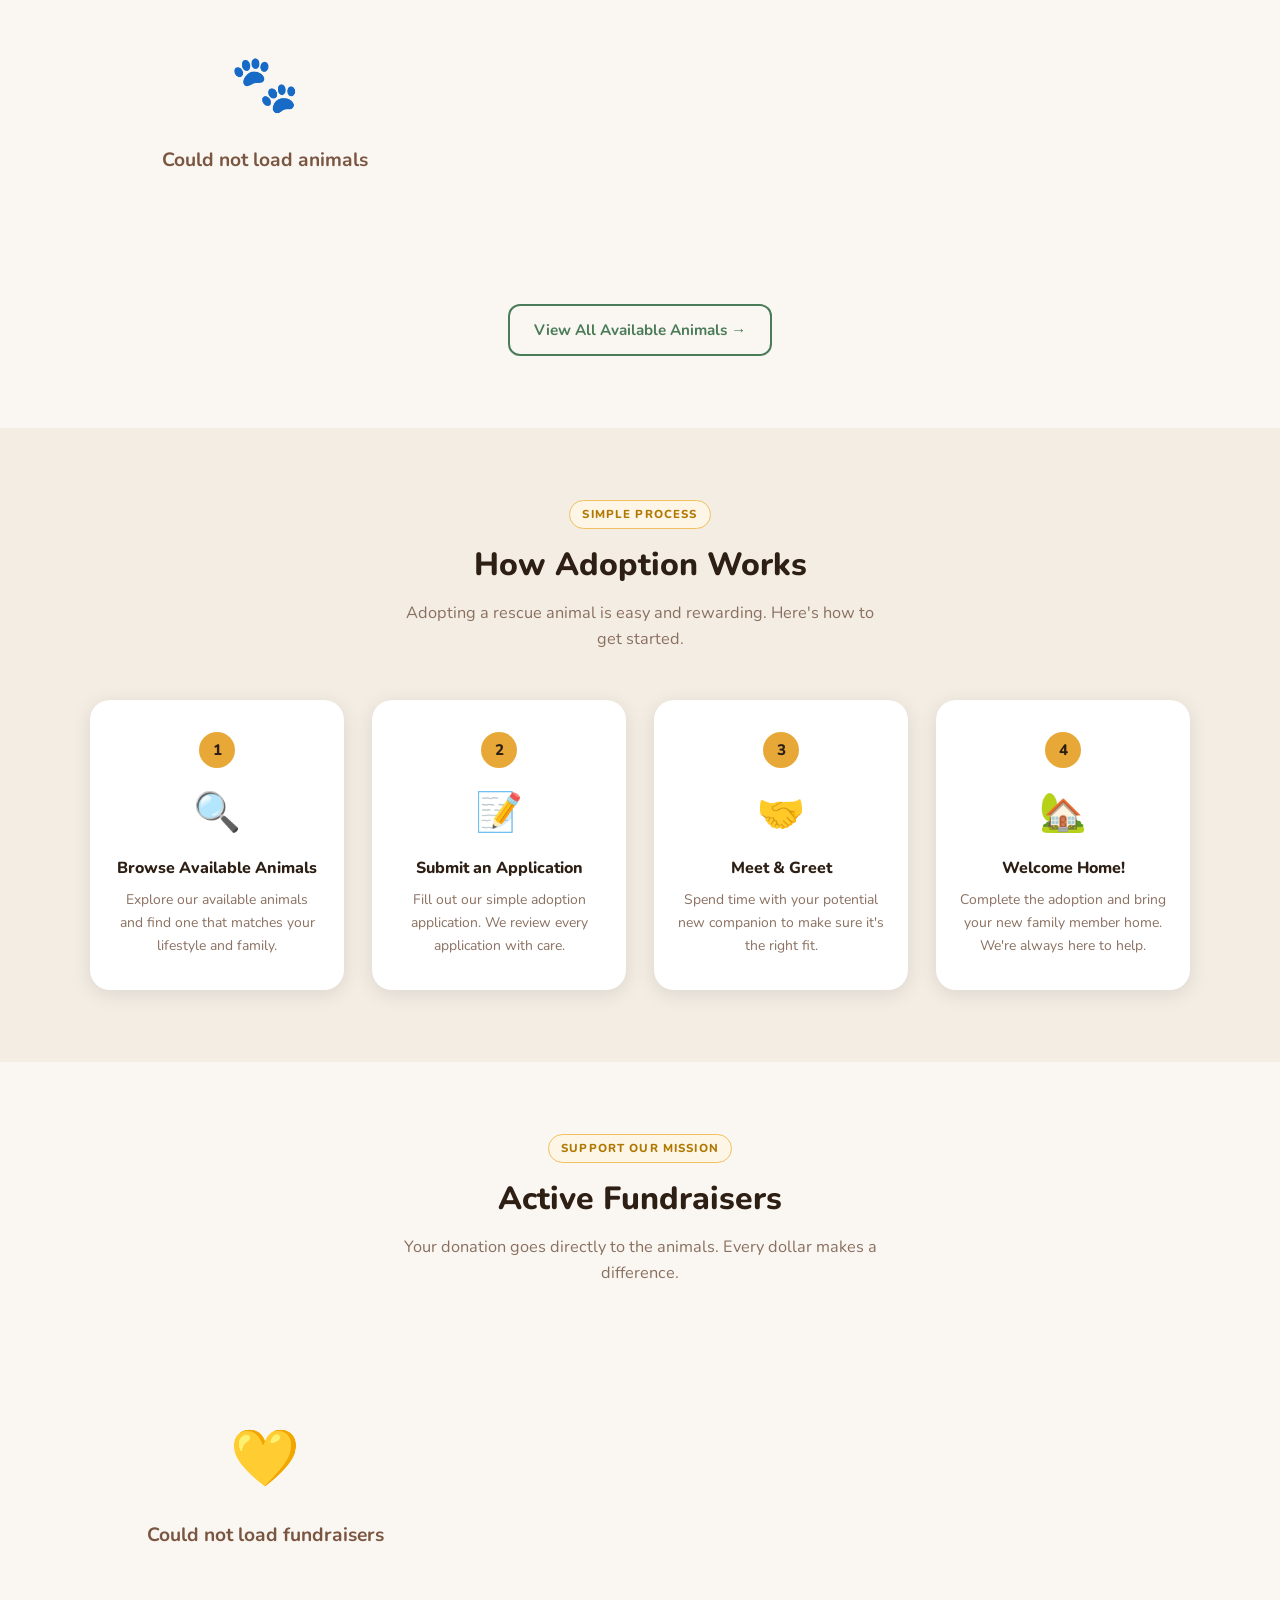
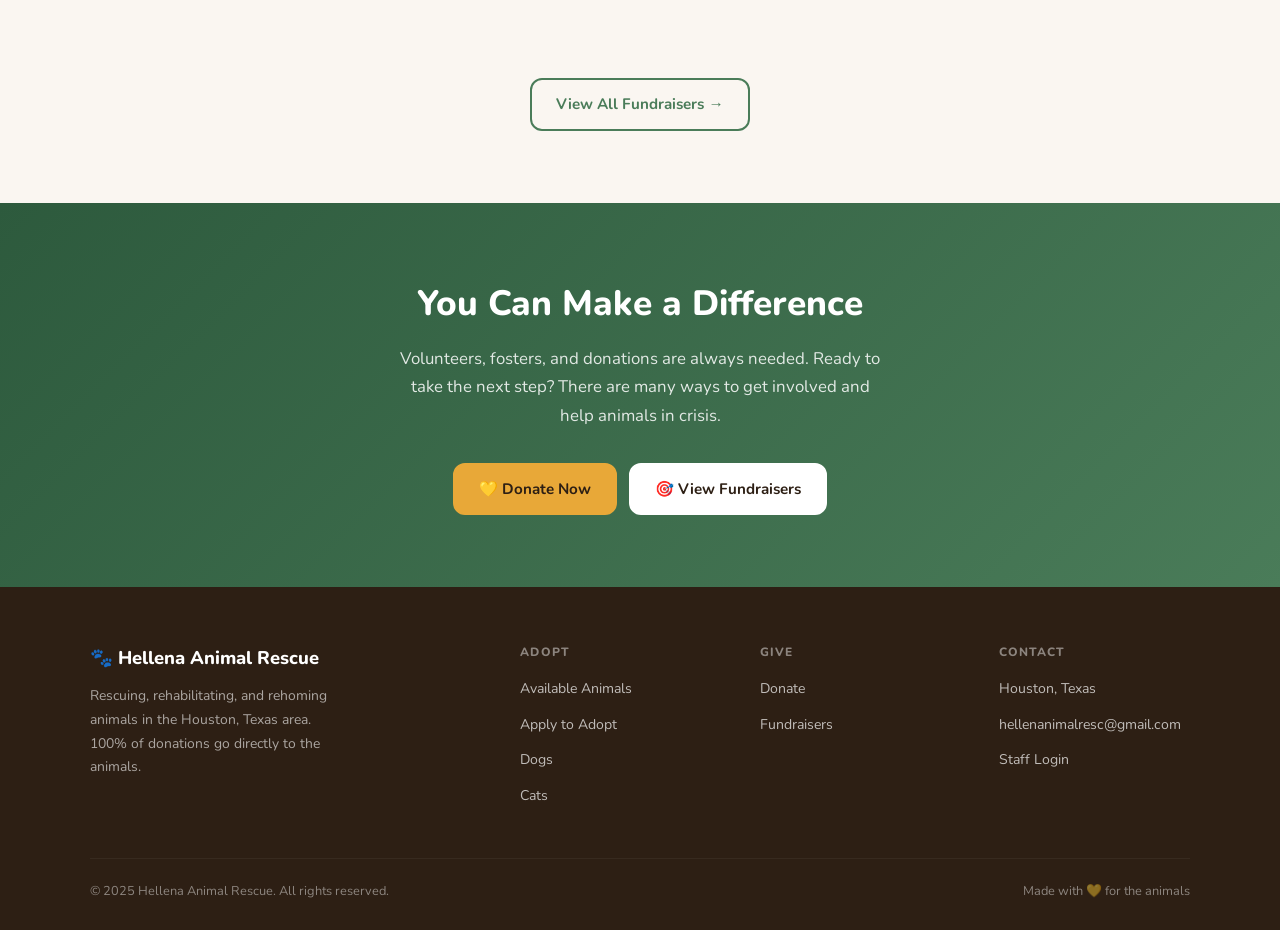
==== commit 457caff9: "Add contact email to footer across all pages Co-Authored-By: Claude Sonnet 4.6 <noreply@anthropic.co" ====
--- a/index.html
+++ b/index.html
@@ -220,6 +220,7 @@
         <h4>Contact</h4>
         <ul>
           <li><a href="#">Houston, Texas</a></li>
+          <li><a href="mailto:hellenanimalresc@gmail.com">hellenanimalresc@gmail.com</a></li>
           <li><a href="login.html">Staff Login</a></li>
         </ul>
       </div>
--- a/styles.css
+++ b/styles.css
@@ -56,7 +56,7 @@
   align-items: center;
   line-height: 0;
 }
-.navbar-logo img { height: 44px; width: auto; }
+.navbar-logo img { height: 56px; width: auto; }
 .navbar-links {
   display: flex;
   align-items: center;
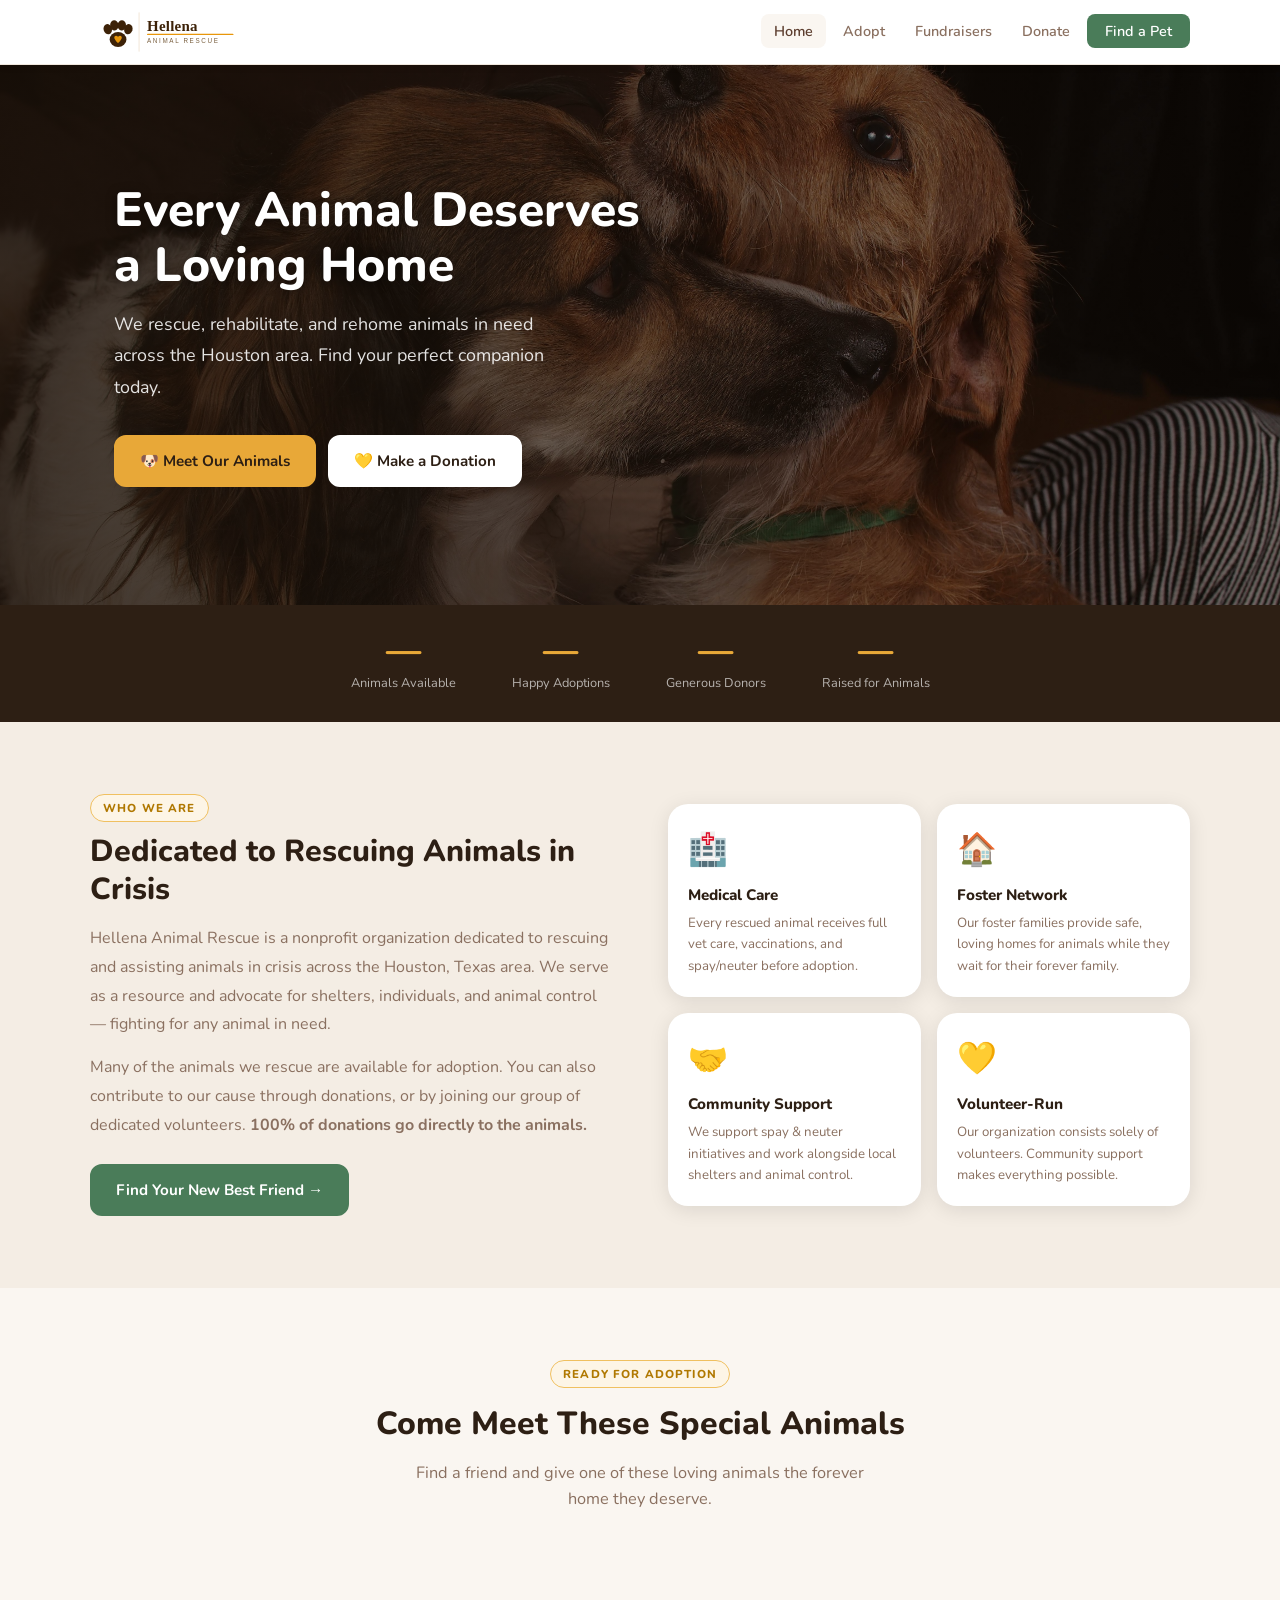
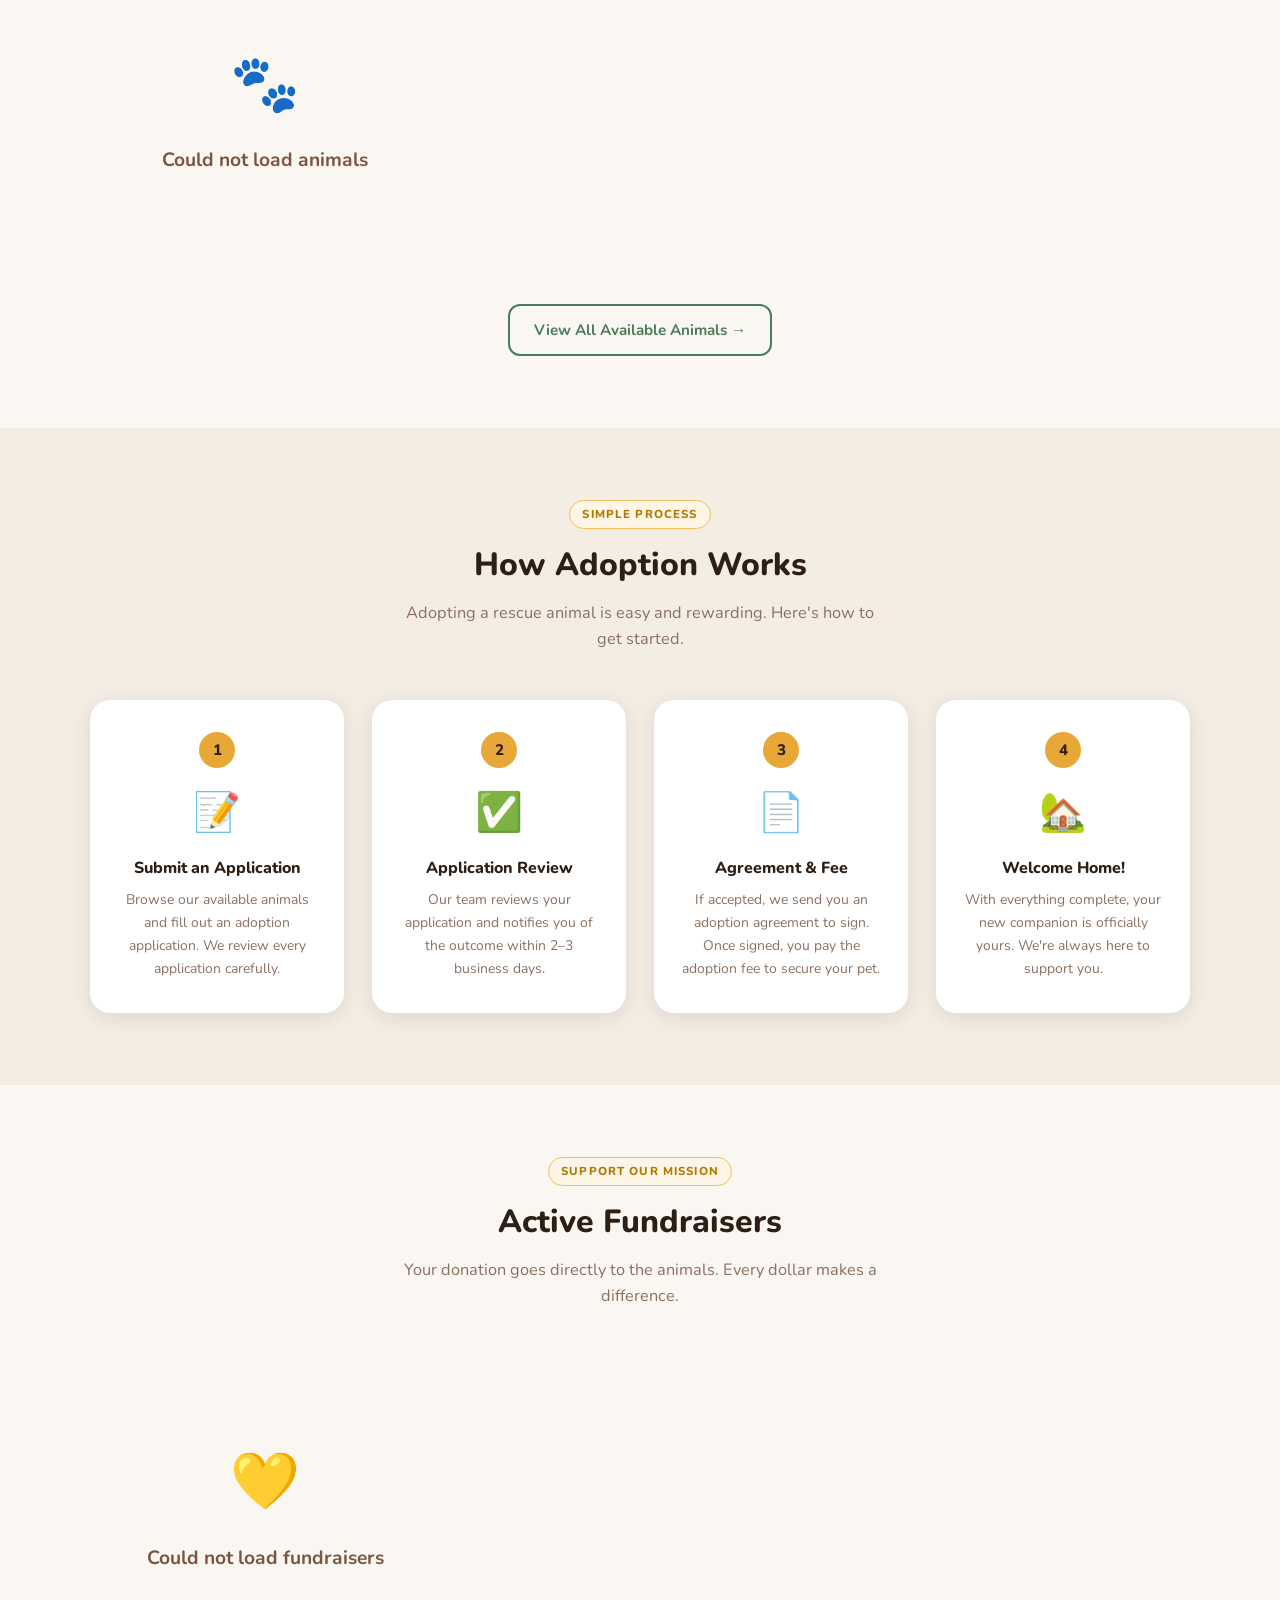
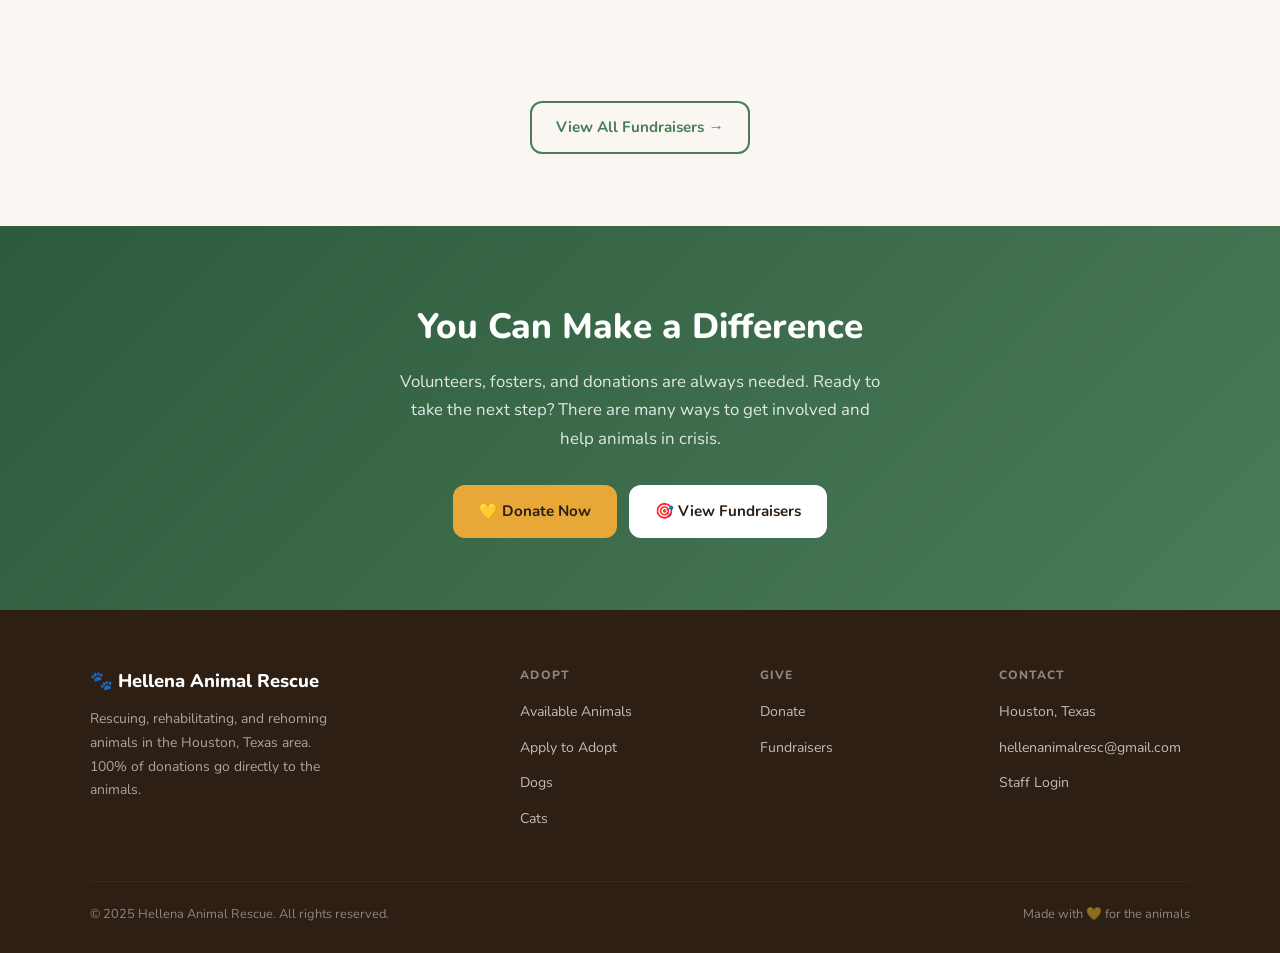
==== commit 748a5047: "Update homepage adoption steps to reflect actual process Co-Authored-By: Claude Sonnet 4.6 <noreply@" ====
--- a/index.html
+++ b/index.html
@@ -139,27 +139,27 @@
     <div class="steps-grid">
       <div class="step-card">
         <div class="step-num">1</div>
-        <div class="step-icon">🔍</div>
-        <h3>Browse Available Animals</h3>
-        <p>Explore our available animals and find one that matches your lifestyle and family.</p>
+        <div class="step-icon">📝</div>
+        <h3>Submit an Application</h3>
+        <p>Browse our available animals and fill out an adoption application. We review every application carefully.</p>
       </div>
       <div class="step-card">
         <div class="step-num">2</div>
-        <div class="step-icon">📝</div>
-        <h3>Submit an Application</h3>
-        <p>Fill out our simple adoption application. We review every application with care.</p>
+        <div class="step-icon">✅</div>
+        <h3>Application Review</h3>
+        <p>Our team reviews your application and notifies you of the outcome within 2–3 business days.</p>
       </div>
       <div class="step-card">
         <div class="step-num">3</div>
-        <div class="step-icon">🤝</div>
-        <h3>Meet & Greet</h3>
-        <p>Spend time with your potential new companion to make sure it's the right fit.</p>
+        <div class="step-icon">📄</div>
+        <h3>Agreement &amp; Fee</h3>
+        <p>If accepted, we send you an adoption agreement to sign. Once signed, you pay the adoption fee to secure your pet.</p>
       </div>
       <div class="step-card">
         <div class="step-num">4</div>
         <div class="step-icon">🏡</div>
         <h3>Welcome Home!</h3>
-        <p>Complete the adoption and bring your new family member home. We're always here to help.</p>
+        <p>With everything complete, your new companion is officially yours. We're always here to support you.</p>
       </div>
     </div>
   </div>
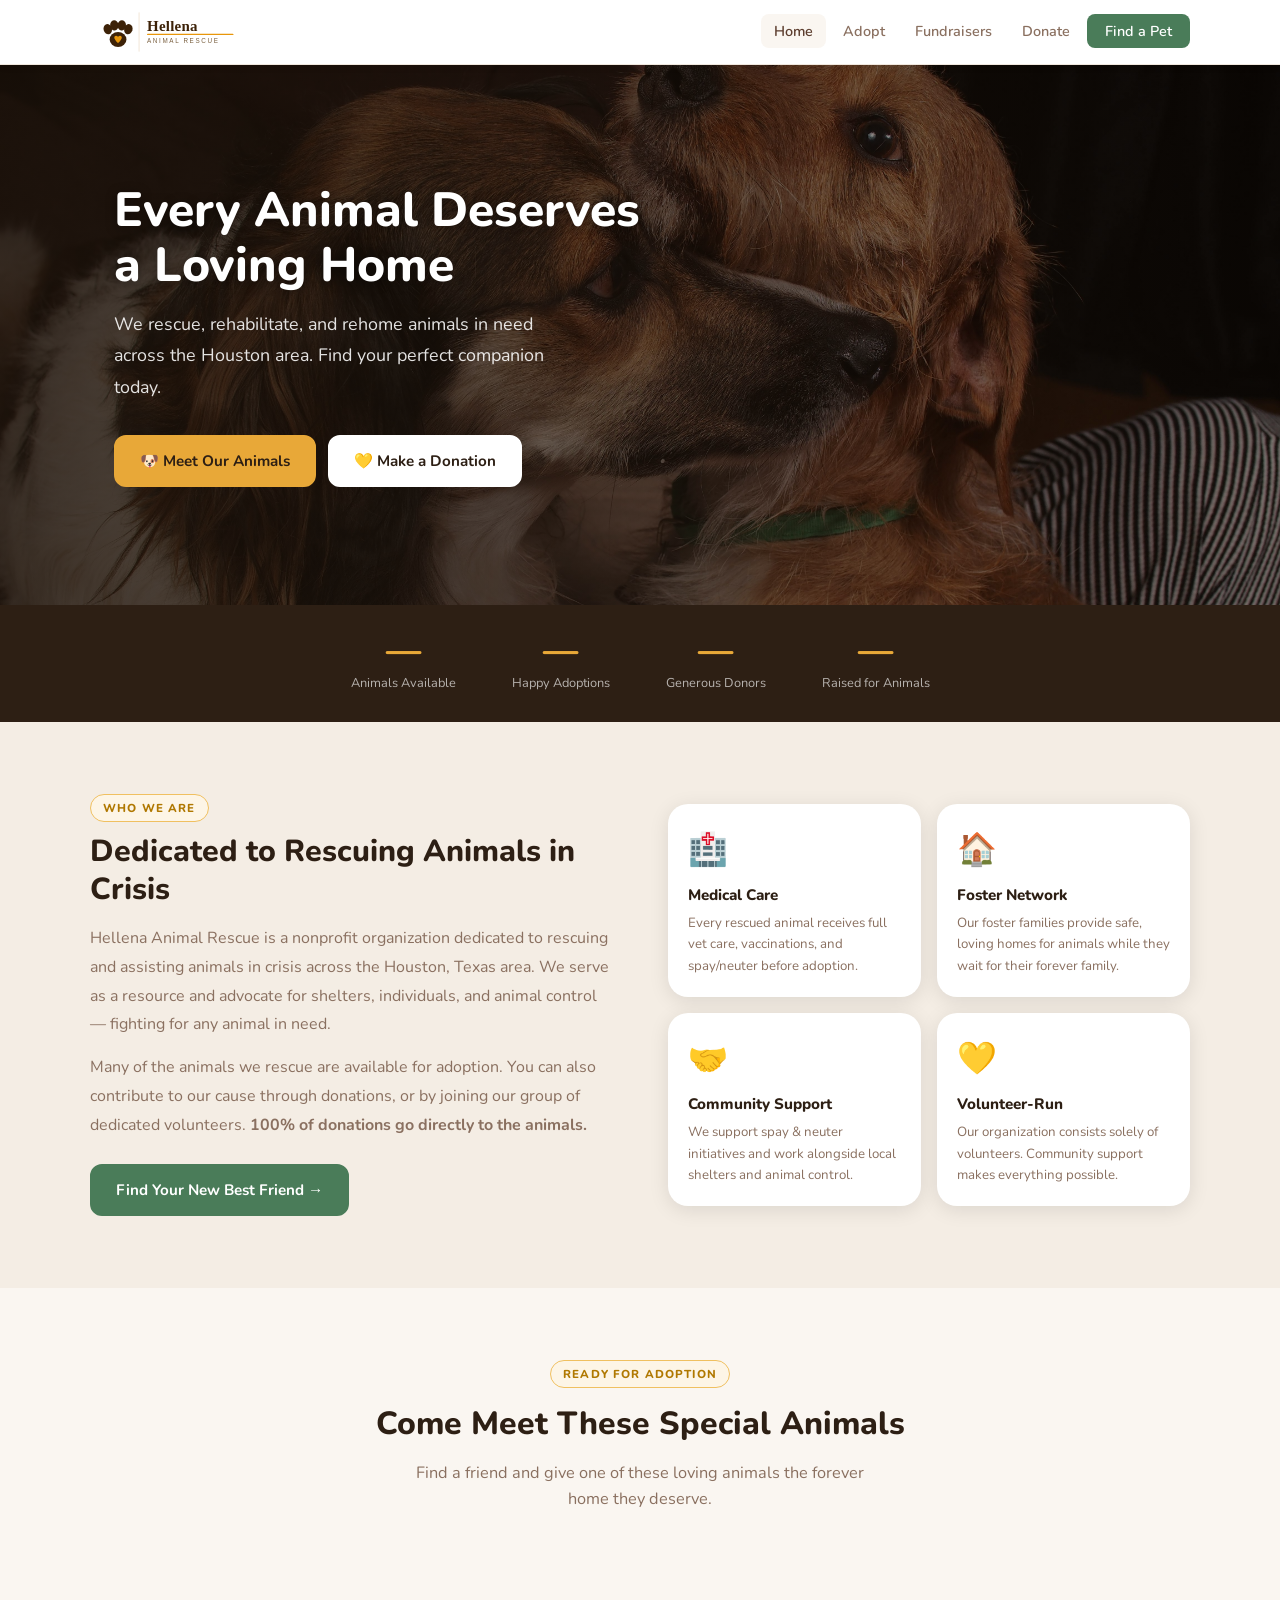
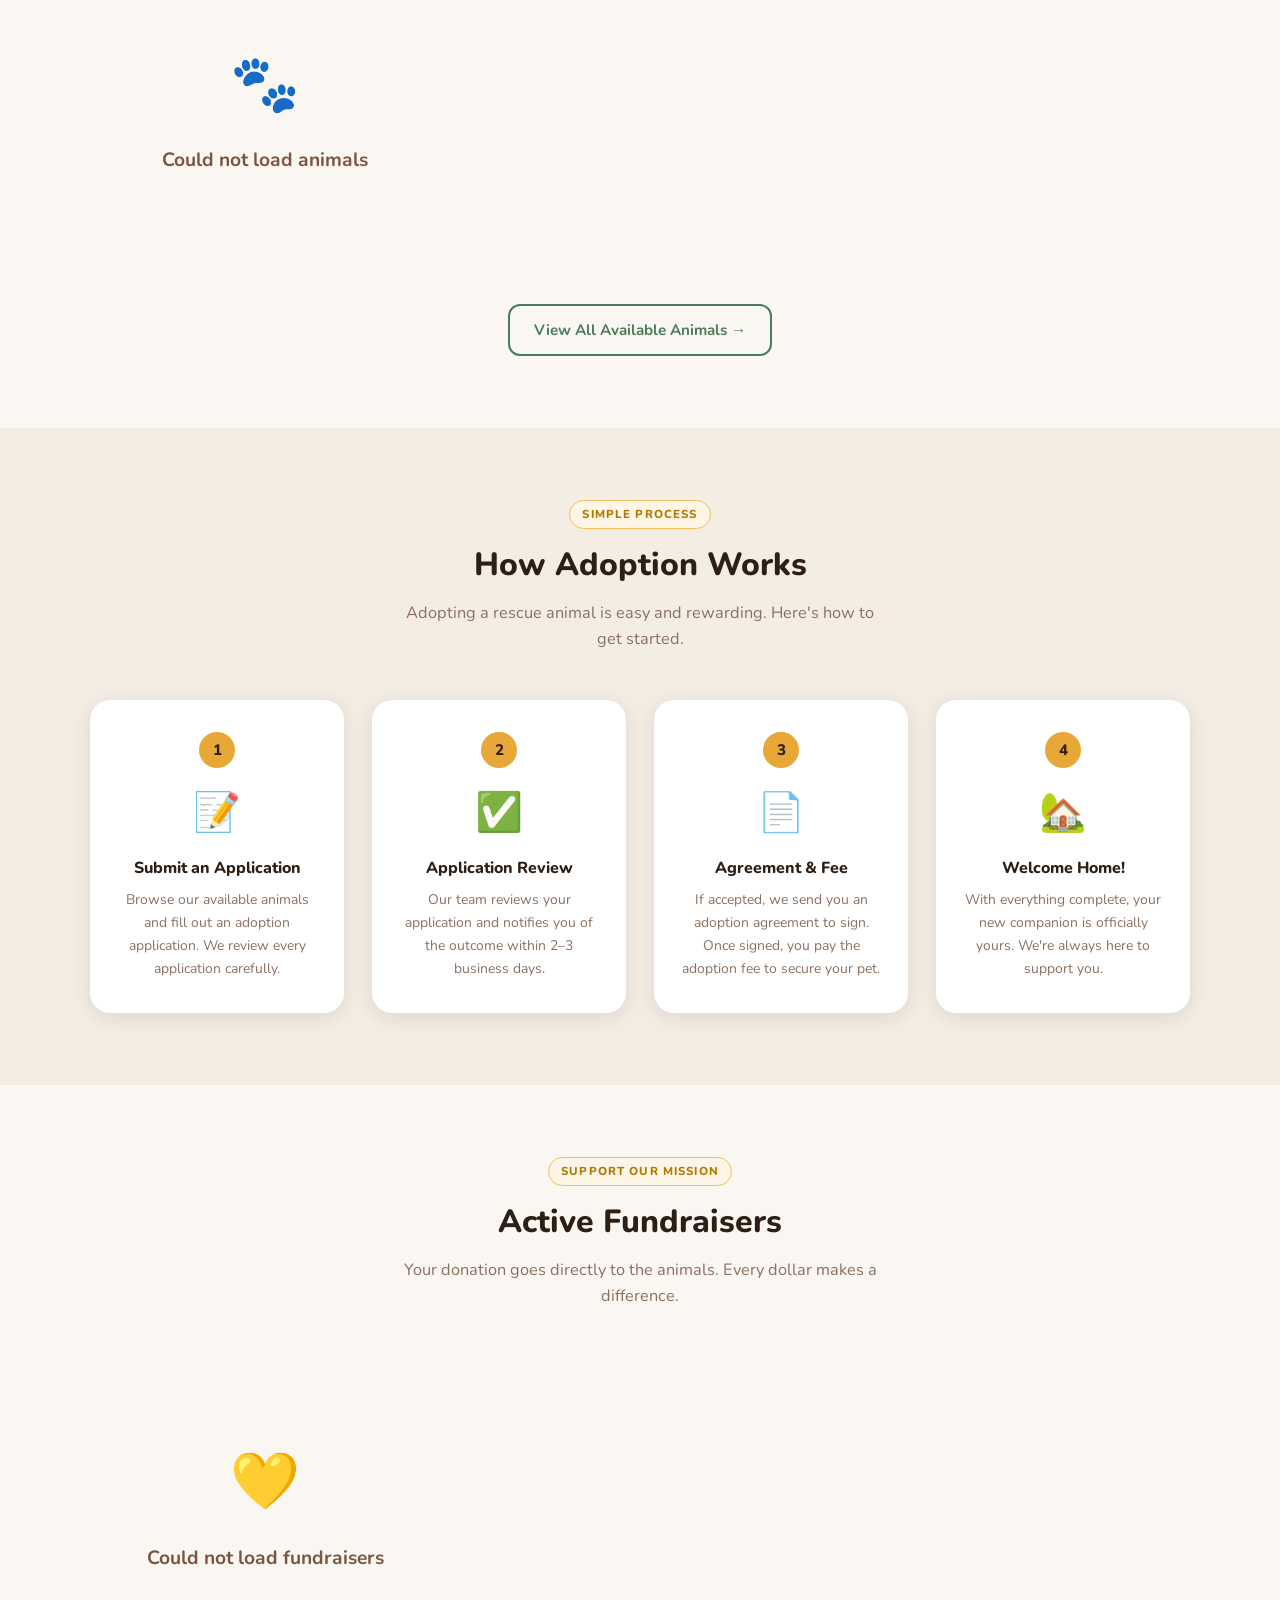
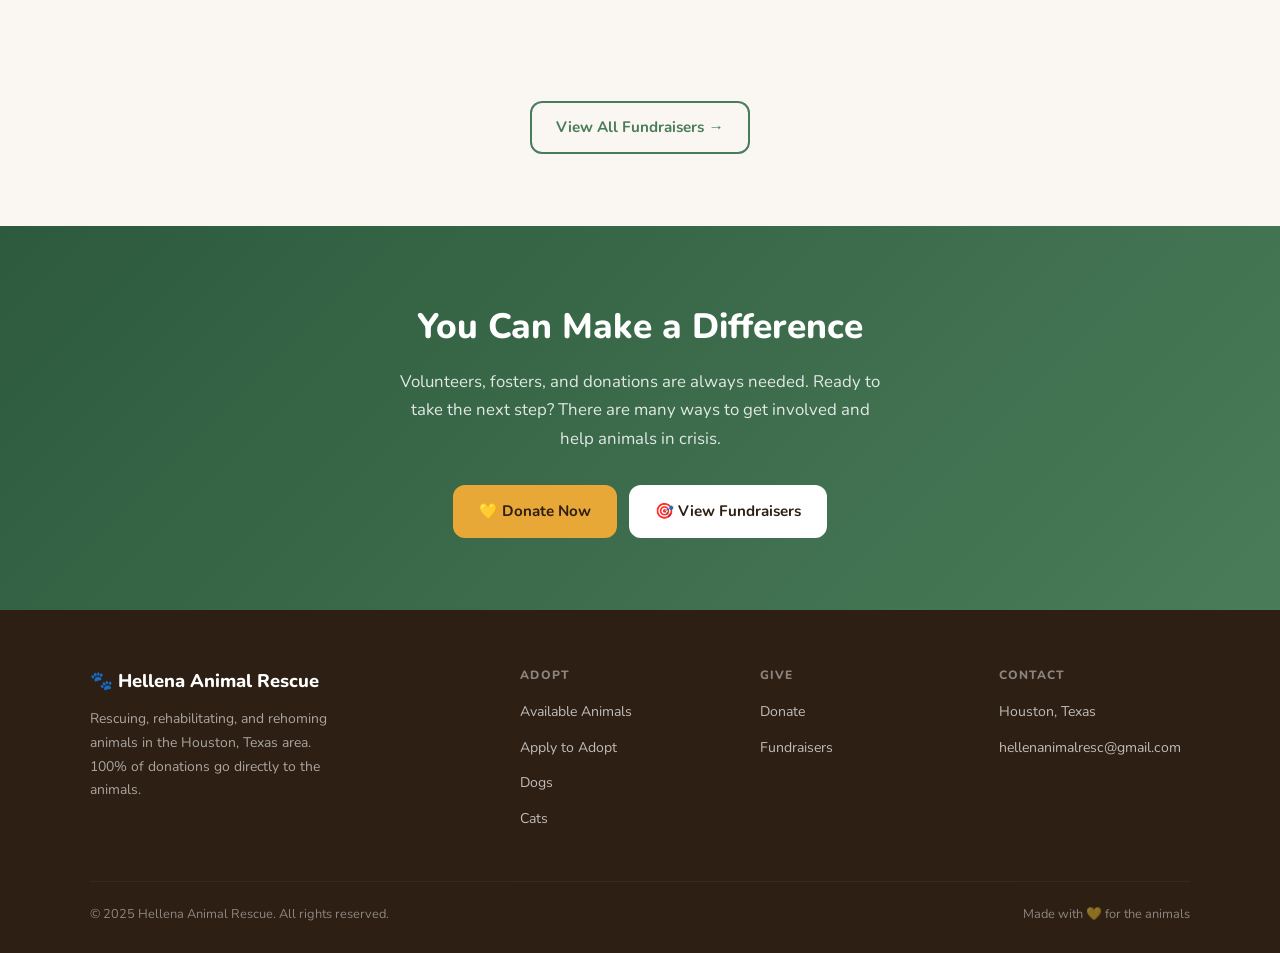
==== commit 3fd1c00f: "Remove staff login link from all pages" ====
--- a/index.html
+++ b/index.html
@@ -221,7 +221,6 @@
         <ul>
           <li><a href="#">Houston, Texas</a></li>
           <li><a href="mailto:hellenanimalresc@gmail.com">hellenanimalresc@gmail.com</a></li>
-          <li><a href="login.html">Staff Login</a></li>
         </ul>
       </div>
     </div>
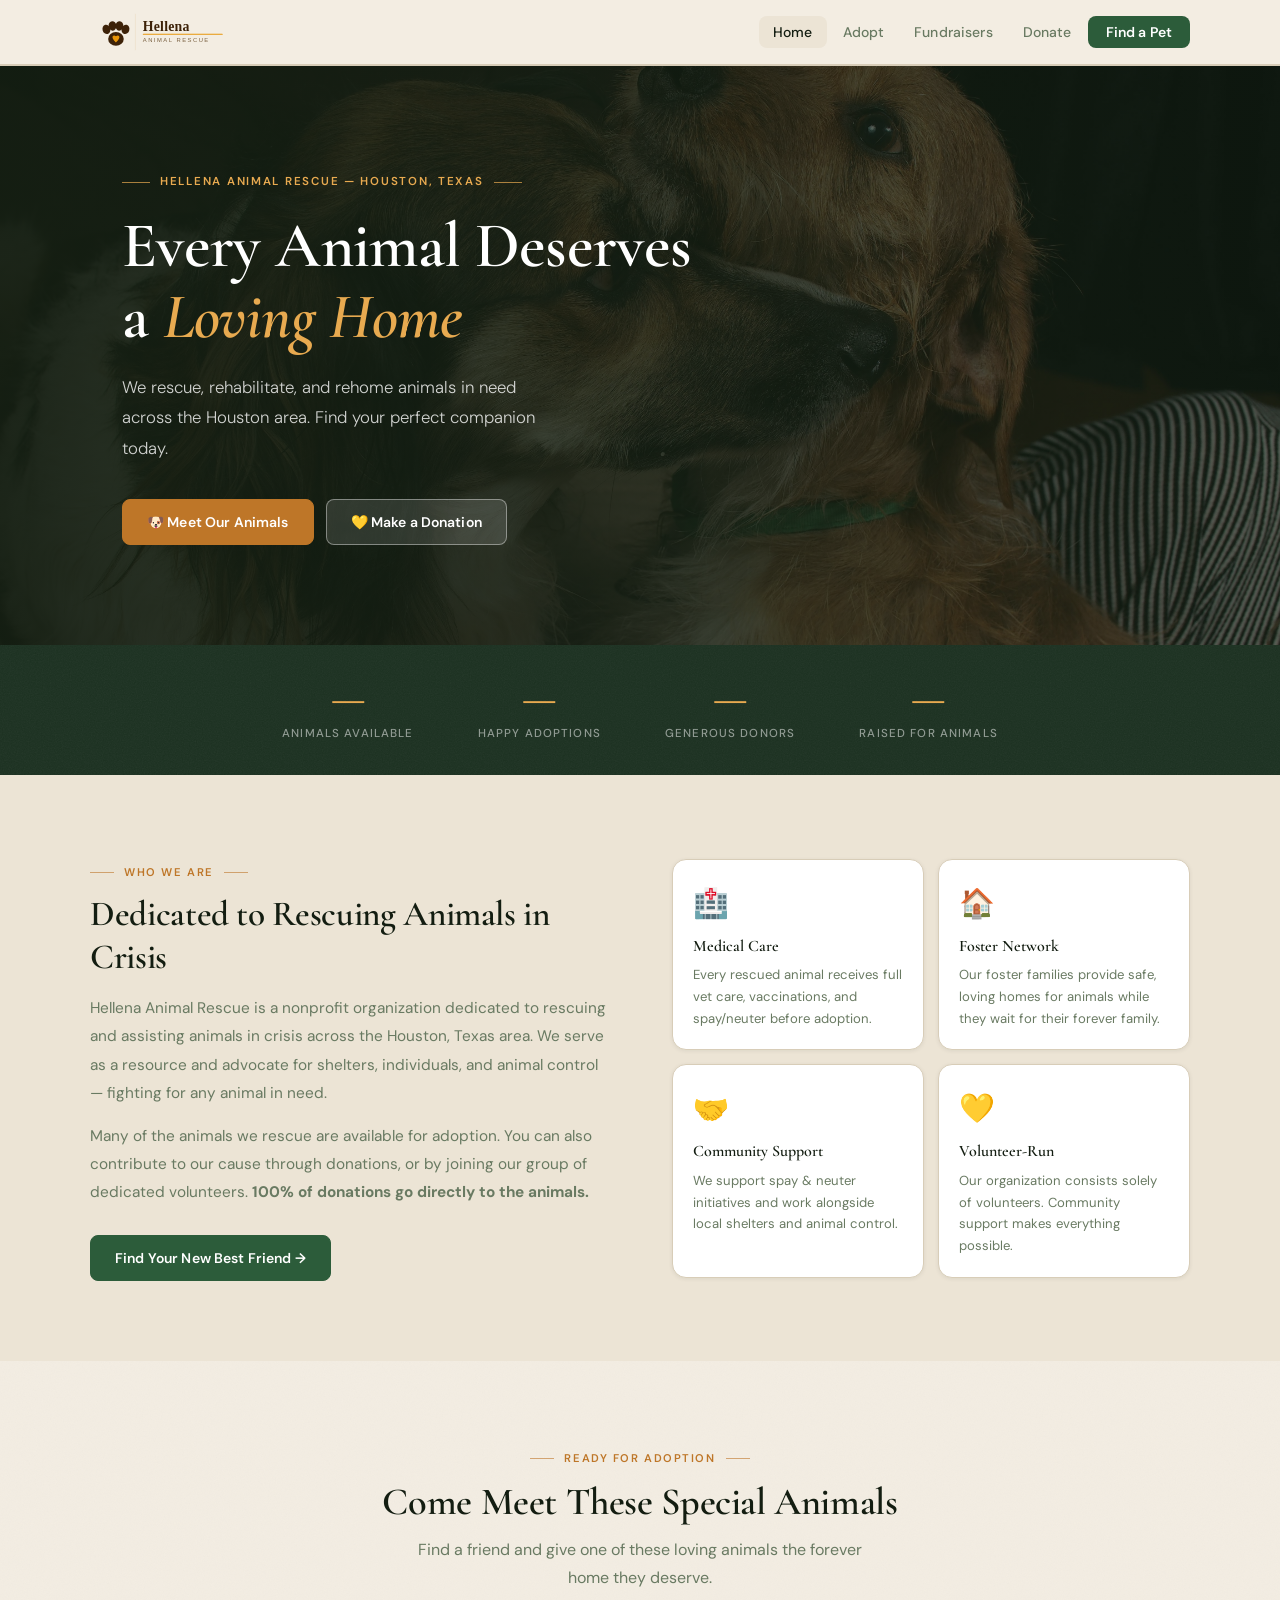
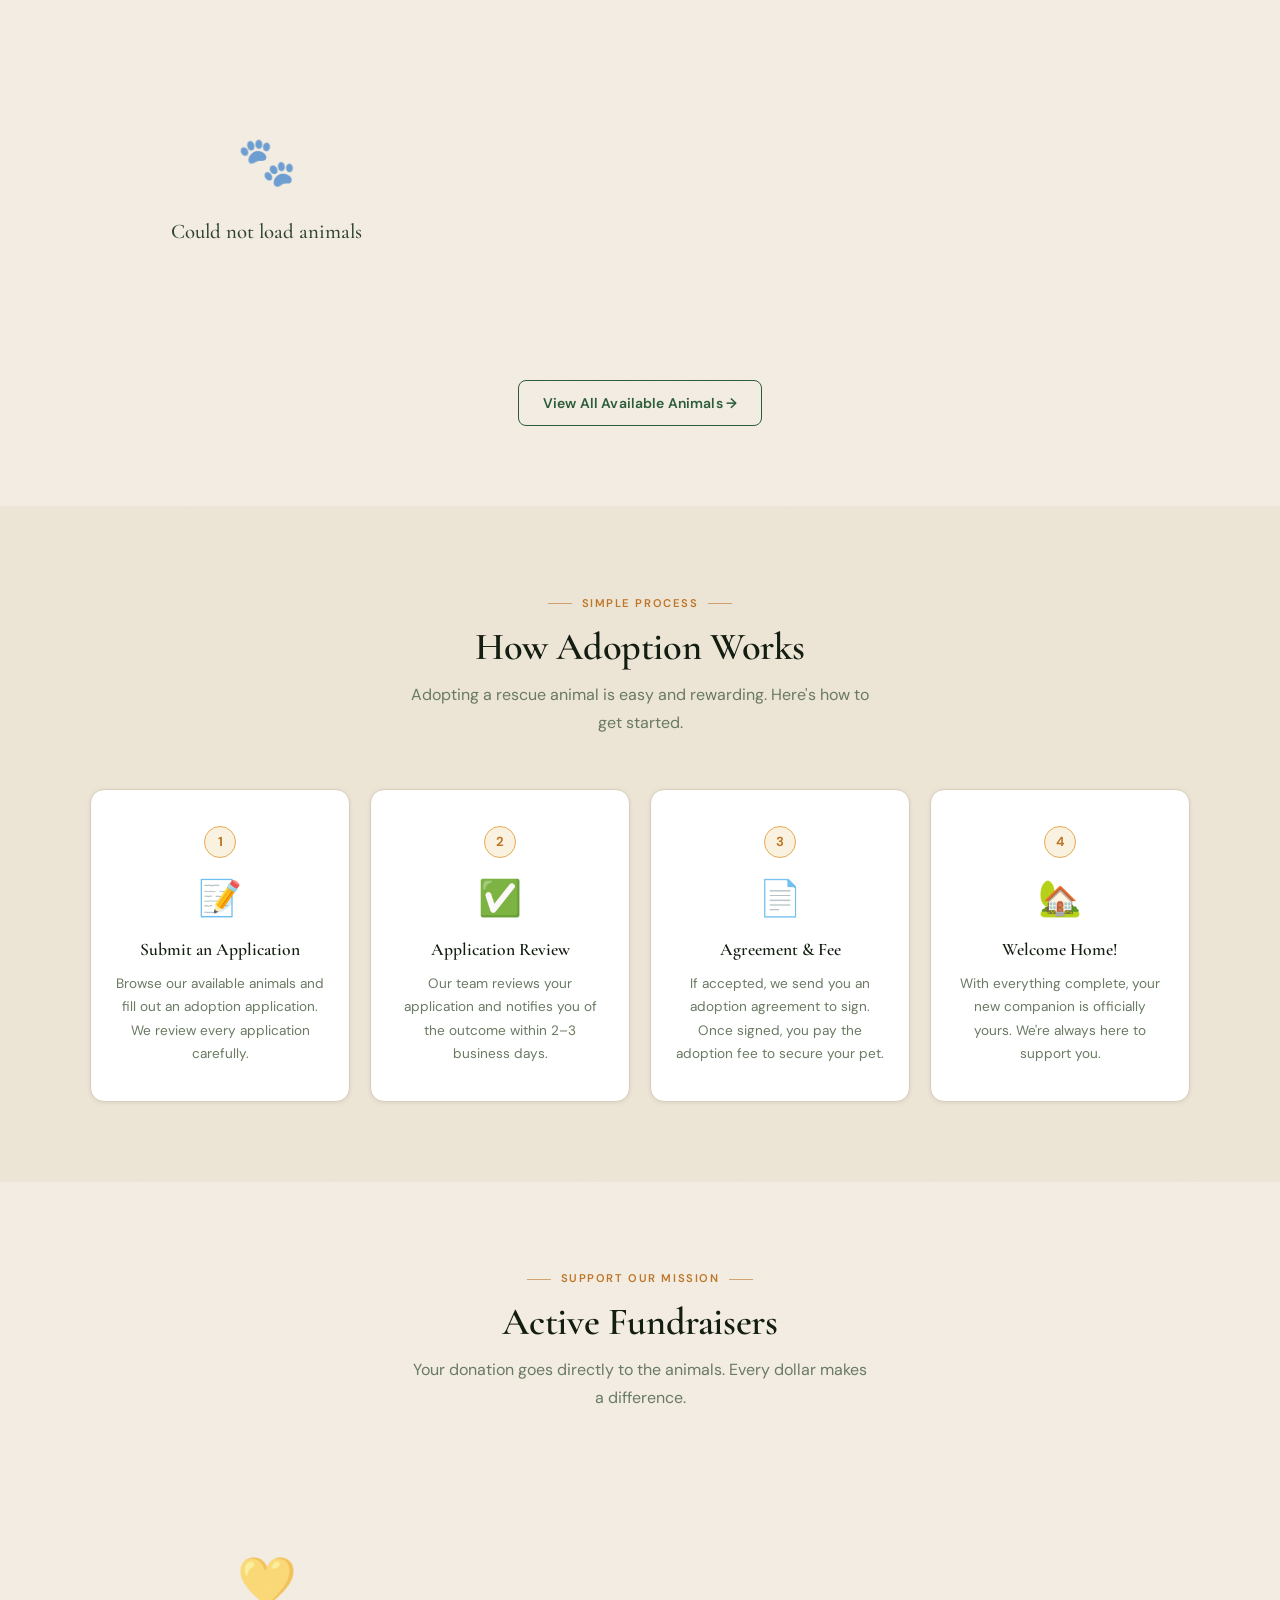
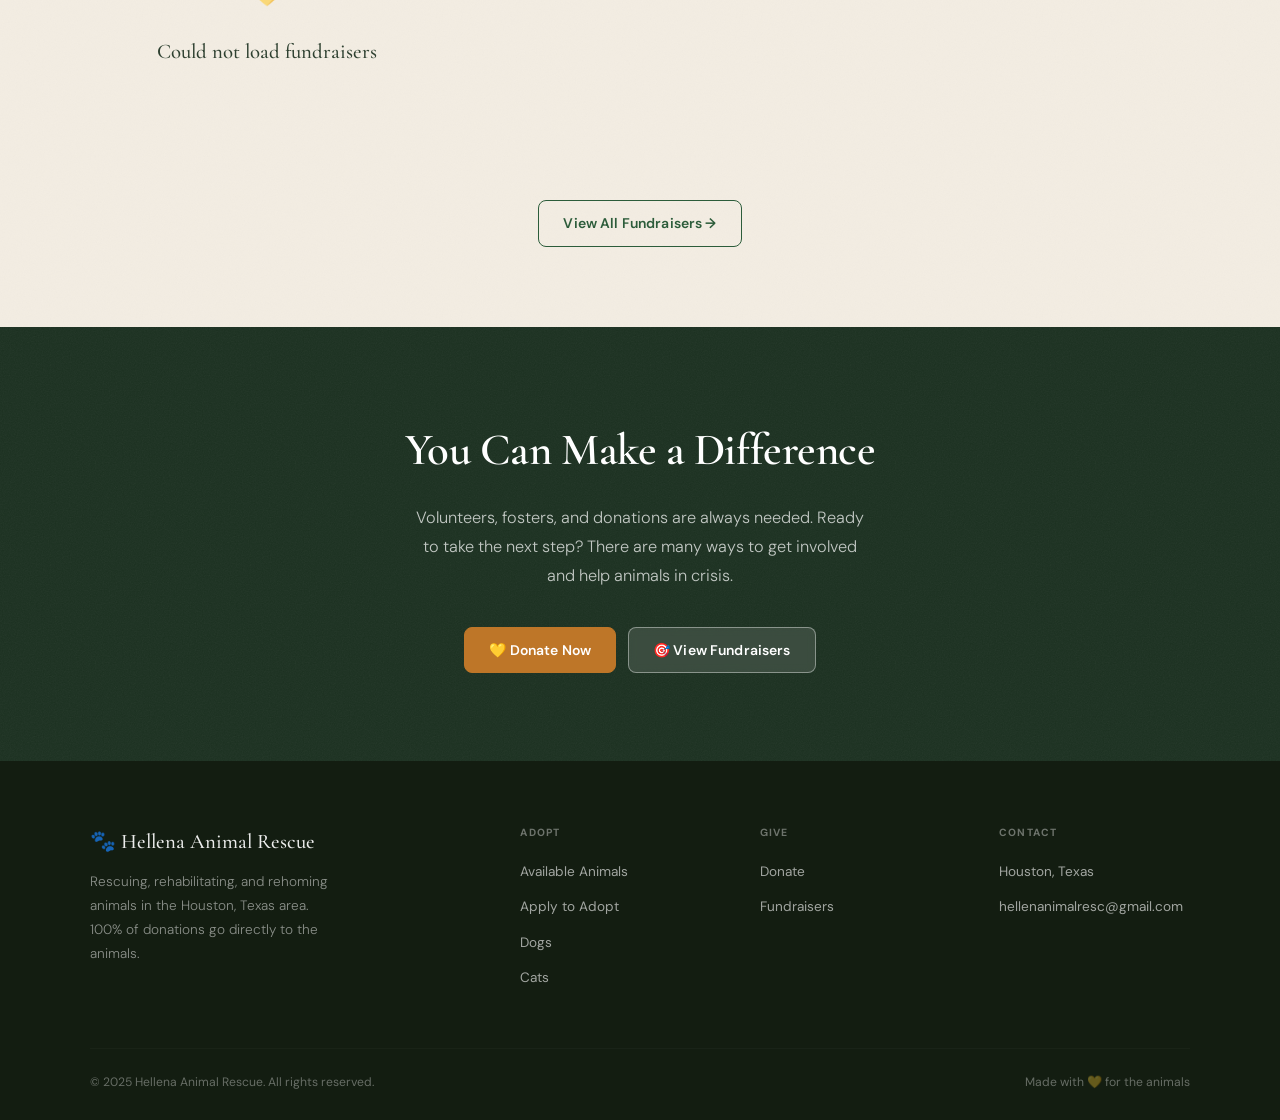
==== commit f80e283a: "redesign: editorial typography, forest green palette, new animations" ====
--- a/index.html
+++ b/index.html
@@ -43,7 +43,8 @@
   <img src="dogs.jpg" alt="Rescue dogs" class="hero-bg"/>
   <div class="hero-overlay"></div>
   <div class="hero-content">
-    <h1>Every Animal Deserves a Loving Home</h1>
+    <div class="hero-eyebrow">Hellena Animal Rescue — Houston, Texas</div>
+    <h1>Every Animal Deserves a <em>Loving Home</em></h1>
     <p>We rescue, rehabilitate, and rehome animals in need across the Houston area. Find your perfect companion today.</p>
     <div class="hero-btns">
       <a href="animals.html" class="btn btn-primary">🐶 Meet Our Animals</a>
--- a/styles.css
+++ b/styles.css
@@ -1,47 +1,94 @@
-@import url('https://fonts.googleapis.com/css2?family=Nunito:wght@400;600;700;800&display=swap');
+@import url('https://fonts.googleapis.com/css2?family=Cormorant+Garamond:ital,wght@0,300;0,400;0,500;0,600;0,700;1,300;1,400;1,500&family=DM+Sans:opsz,wght@9..40,300;9..40,400;9..40,500;9..40,600;9..40,700&display=swap');
 
 :root {
-  --brown-dark: #2d1f14;
-  --brown: #5c3d2e;
-  --brown-mid: #7a5540;
-  --brown-light: #8a7060;
-  --brown-pale: #ede3d8;
-  --green-dark: #2d5a3d;
-  --green: #4a7c59;
-  --green-light: #6baf82;
-  --gold: #e8a838;
-  --gold-light: #f0c060;
-  --gold-pale: #fdf5e6;
-  --bg: #faf6f1;
-  --bg-section: #f4ede4;
-  --white: #ffffff;
-  --border: #f0e8de;
-  --border-mid: #e0d0c0;
-  --text: #2d1f14;
-  --text-mid: #5c3d2e;
-  --text-muted: #8a7060;
-  --shadow-sm: 0 2px 8px rgba(0,0,0,0.06);
-  --shadow: 0 4px 20px rgba(0,0,0,0.1);
-  --shadow-lg: 0 8px 40px rgba(0,0,0,0.16);
-  --radius: 12px;
-  --radius-lg: 20px;
-  --font: 'Nunito', sans-serif;
-}
-
+  /* Forest palette */
+  --forest-deep:  #131d11;
+  --forest-dark:  #1b3020;
+  --forest:       #2c5c3a;
+  --forest-mid:   #3d7850;
+  --forest-light: #5ea070;
+  --forest-pale:  #deeee4;
+
+  /* Amber accent */
+  --amber:        #be7628;
+  --amber-light:  #d9973e;
+  --amber-pale:   #faf2e0;
+  --amber-bright: #e8aa50;
+
+  /* Parchment backgrounds */
+  --bg:           #f3ede2;
+  --bg-section:   #ece4d5;
+  --bg-dark:      #1b3020;
+  --white:        #ffffff;
+
+  /* Borders */
+  --border:       #d8cdb8;
+  --border-mid:   #c8ba9e;
+
+  /* Text */
+  --text:         #131d11;
+  --text-mid:     #2e4030;
+  --text-muted:   #697a62;
+
+  /* Shadows */
+  --shadow-sm:  0 1px 4px rgba(19,29,17,0.07);
+  --shadow:     0 4px 20px rgba(19,29,17,0.09);
+  --shadow-lg:  0 10px 48px rgba(19,29,17,0.15);
+
+  /* Radii */
+  --radius:    8px;
+  --radius-lg: 14px;
+
+  /* Typography */
+  --font:         'DM Sans', sans-serif;
+  --font-display: 'Cormorant Garamond', serif;
+
+  /* ── Legacy aliases (for inline styles in page-specific CSS) ── */
+  --brown-dark:  var(--forest-deep);
+  --brown:       var(--text-mid);
+  --brown-mid:   var(--text-mid);
+  --brown-light: var(--text-muted);
+  --brown-pale:  var(--bg-section);
+  --green-dark:  var(--forest-dark);
+  --green:       var(--forest);
+  --green-light: var(--forest-light);
+  --gold:        var(--amber);
+  --gold-light:  var(--amber-light);
+  --gold-pale:   var(--amber-pale);
+}
+
+/* ── RESET + BASE ──────────────────────────────────────── */
 * { box-sizing: border-box; margin: 0; padding: 0; }
-body { font-family: var(--font); background: var(--bg); color: var(--text); min-height: 100vh; line-height: 1.6; }
+
+body {
+  font-family: var(--font);
+  background: var(--bg);
+  color: var(--text);
+  min-height: 100vh;
+  line-height: 1.6;
+  /* Subtle grain texture */
+  background-image:
+    url("data:image/svg+xml,%3Csvg xmlns='http://www.w3.org/2000/svg' width='300' height='300'%3E%3Cfilter id='n'%3E%3CfeTurbulence type='fractalNoise' baseFrequency='0.85' numOctaves='4' stitchTiles='stitch'/%3E%3CfeColorMatrix type='saturate' values='0'/%3E%3C/filter%3E%3Crect width='300' height='300' filter='url(%23n)' opacity='0.035'/%3E%3C/svg%3E");
+  animation: bodyFadeIn 0.4s ease forwards;
+}
+
+@keyframes bodyFadeIn {
+  from { opacity: 0; }
+  to   { opacity: 1; }
+}
+
 a { text-decoration: none; color: inherit; }
 img { max-width: 100%; display: block; }
 
-/* ── NAVBAR ─────────────────────────────────────────── */
+/* ── NAVBAR ─────────────────────────────────────────────── */
 .navbar {
-  background: white;
+  background: var(--bg);
   border-bottom: 1px solid var(--border);
   padding: 0 24px;
   position: sticky;
   top: 0;
   z-index: 100;
-  box-shadow: var(--shadow-sm);
+  box-shadow: 0 1px 0 var(--border);
 }
 .navbar-inner {
   max-width: 1100px;
@@ -56,32 +103,36 @@
   align-items: center;
   line-height: 0;
 }
-.navbar-logo img { height: 56px; width: auto; }
+.navbar-logo img { height: 52px; width: auto; }
+
 .navbar-links {
   display: flex;
   align-items: center;
-  gap: 4px;
+  gap: 2px;
   list-style: none;
 }
 .navbar-links a {
-  padding: 7px 13px;
-  border-radius: 8px;
-  font-weight: 600;
-  font-size: 0.9rem;
-  color: var(--brown-light);
-  transition: all 0.2s;
-}
-.navbar-links a:hover, .navbar-links a.active {
-  background: var(--bg);
-  color: var(--brown);
+  padding: 7px 14px;
+  border-radius: var(--radius);
+  font-weight: 500;
+  font-size: 0.875rem;
+  letter-spacing: 0.01em;
+  color: var(--text-muted);
+  transition: all 0.18s;
+}
+.navbar-links a:hover,
+.navbar-links a.active {
+  background: var(--bg-section);
+  color: var(--text);
 }
 .navbar-links .btn-nav {
-  background: var(--green);
+  background: var(--forest);
   color: white !important;
   padding: 7px 18px;
+  font-weight: 600;
 }
 .navbar-links .btn-nav:hover {
-  background: var(--green-dark) !important;
+  background: var(--forest-dark) !important;
 }
 .navbar-mobile-toggle {
   display: none;
@@ -89,17 +140,17 @@
   border: none;
   cursor: pointer;
   font-size: 1.5rem;
-  color: var(--brown);
+  color: var(--text-mid);
   padding: 4px;
 }
 
-/* ── HERO ────────────────────────────────────────────── */
+/* ── HERO ────────────────────────────────────────────────── */
 .hero {
   position: relative;
-  min-height: 540px;
-  display: flex;
-  align-items: center;
-  background: linear-gradient(135deg, #2d5a3d 0%, #4a7c59 100%);
+  min-height: 580px;
+  display: flex;
+  align-items: center;
+  background: var(--forest-dark);
   overflow: hidden;
 }
 .hero-bg {
@@ -108,205 +159,400 @@
   width: 100%;
   height: 100%;
   object-fit: cover;
-  object-position: center 30%;
+  object-position: center 35%;
+  opacity: 0.55;
 }
 .hero-overlay {
   position: absolute;
   inset: 0;
-  background: linear-gradient(to right, rgba(26,16,8,0.82) 0%, rgba(26,16,8,0.35) 100%);
+  background: linear-gradient(
+    to right,
+    rgba(19,29,17,0.9)  0%,
+    rgba(19,29,17,0.6) 55%,
+    rgba(19,29,17,0.2) 100%
+  );
 }
 .hero-content {
   position: relative;
   z-index: 2;
   max-width: 1100px;
   margin: 0 auto;
-  padding: 80px 24px;
+  padding: 96px 32px;
   color: white;
   width: 100%;
+  animation: heroSlideUp 0.7s cubic-bezier(0.16,1,0.3,1) 0.1s both;
+}
+@keyframes heroSlideUp {
+  from { opacity: 0; transform: translateY(28px); }
+  to   { opacity: 1; transform: translateY(0); }
+}
+.hero-eyebrow {
+  display: inline-flex;
+  align-items: center;
+  gap: 10px;
+  font-family: var(--font);
+  font-size: 0.72rem;
+  font-weight: 600;
+  letter-spacing: 0.15em;
+  text-transform: uppercase;
+  color: var(--amber-bright);
+  margin-bottom: 20px;
+}
+.hero-eyebrow::before,
+.hero-eyebrow::after {
+  content: '';
+  display: block;
+  width: 28px;
+  height: 1px;
+  background: var(--amber-bright);
+  opacity: 0.7;
 }
 .hero-content h1 {
-  font-size: 3rem;
-  font-weight: 800;
-  line-height: 1.15;
-  margin-bottom: 16px;
-  text-shadow: 0 2px 12px rgba(0,0,0,0.4);
-  max-width: 560px;
+  font-family: var(--font-display);
+  font-size: 4rem;
+  font-weight: 600;
+  line-height: 1.1;
+  margin-bottom: 20px;
+  letter-spacing: -0.01em;
+  max-width: 580px;
+}
+.hero-content h1 em {
+  font-style: italic;
+  color: var(--amber-bright);
 }
 .hero-content p {
-  font-size: 1.12rem;
-  opacity: 0.88;
-  max-width: 460px;
-  margin-bottom: 32px;
-  line-height: 1.75;
+  font-size: 1.05rem;
+  opacity: 0.8;
+  max-width: 440px;
+  margin-bottom: 36px;
+  line-height: 1.8;
+  font-weight: 300;
 }
 .hero-btns { display: flex; gap: 12px; flex-wrap: wrap; }
 
-/* ── BUTTONS ─────────────────────────────────────────── */
+/* ── BUTTONS ─────────────────────────────────────────────── */
 .btn {
   display: inline-flex;
   align-items: center;
   gap: 6px;
-  padding: 12px 24px;
+  padding: 11px 24px;
   border-radius: var(--radius);
   font-family: var(--font);
-  font-weight: 700;
-  font-size: 0.95rem;
+  font-weight: 600;
+  font-size: 0.875rem;
+  letter-spacing: 0.01em;
   cursor: pointer;
-  border: 2px solid transparent;
-  transition: all 0.2s;
+  border: 1.5px solid transparent;
+  transition: all 0.18s ease;
   text-decoration: none;
 }
-.btn-primary { background: var(--gold); color: var(--brown-dark); border-color: var(--gold); }
-.btn-primary:hover { background: var(--gold-light); border-color: var(--gold-light); transform: translateY(-1px); }
-.btn-secondary { background: white; color: var(--brown-dark); border-color: white; }
-.btn-secondary:hover { background: transparent; color: white; }
-.btn-outline { background: transparent; color: var(--green); border-color: var(--green); }
-.btn-outline:hover { background: var(--green); color: white; }
-.btn-green { background: var(--green); color: white; border-color: var(--green); }
-.btn-green:hover { background: var(--green-dark); border-color: var(--green-dark); }
-.btn-red { background: #dc3545; color: white; border-color: #dc3545; }
-.btn-red:hover { background: #c82333; border-color: #c82333; }
-.btn-sm { padding: 7px 14px; font-size: 0.82rem; }
+.btn-primary {
+  background: var(--amber);
+  color: white;
+  border-color: var(--amber);
+}
+.btn-primary:hover {
+  background: var(--amber-light);
+  border-color: var(--amber-light);
+  transform: translateY(-1px);
+  box-shadow: 0 4px 16px rgba(190,118,40,0.35);
+}
+.btn-secondary {
+  background: rgba(255,255,255,0.12);
+  color: white;
+  border-color: rgba(255,255,255,0.4);
+  backdrop-filter: blur(4px);
+}
+.btn-secondary:hover {
+  background: rgba(255,255,255,0.22);
+  border-color: rgba(255,255,255,0.7);
+}
+.btn-outline {
+  background: transparent;
+  color: var(--forest);
+  border-color: var(--forest);
+}
+.btn-outline:hover {
+  background: var(--forest);
+  color: white;
+}
+.btn-green {
+  background: var(--forest);
+  color: white;
+  border-color: var(--forest);
+}
+.btn-green:hover {
+  background: var(--forest-dark);
+  border-color: var(--forest-dark);
+  transform: translateY(-1px);
+}
+.btn-red {
+  background: #c0392b;
+  color: white;
+  border-color: #c0392b;
+}
+.btn-red:hover {
+  background: #a93226;
+  border-color: #a93226;
+}
+.btn-sm { padding: 6px 14px; font-size: 0.8rem; }
 .btn-full { width: 100%; justify-content: center; }
 
-/* ── SECTIONS ────────────────────────────────────────── */
-.section { padding: 72px 24px; }
+/* ── SECTIONS ─────────────────────────────────────────────── */
+.section { padding: 80px 24px; }
 .section-alt { background: var(--bg-section); }
 .section-inner { max-width: 1100px; margin: 0 auto; }
-.section-header { text-align: center; margin-bottom: 48px; }
-.section-header h2 { font-size: 2rem; font-weight: 800; color: var(--brown-dark); margin-bottom: 10px; }
-.section-header p { color: var(--text-muted); font-size: 1.02rem; max-width: 480px; margin: 0 auto; }
+.section-header { text-align: center; margin-bottom: 52px; }
+.section-header h2 {
+  font-family: var(--font-display);
+  font-size: 2.4rem;
+  font-weight: 600;
+  color: var(--text);
+  margin-bottom: 12px;
+  letter-spacing: -0.01em;
+  line-height: 1.15;
+}
+.section-header p {
+  color: var(--text-muted);
+  font-size: 1rem;
+  max-width: 460px;
+  margin: 0 auto;
+  line-height: 1.75;
+  font-weight: 400;
+}
 .section-eyebrow {
-  display: inline-block;
-  background: var(--gold-pale);
-  color: #b07800;
-  font-weight: 800;
+  display: inline-flex;
+  align-items: center;
+  gap: 10px;
+  font-size: 0.7rem;
+  font-weight: 600;
+  letter-spacing: 0.14em;
+  text-transform: uppercase;
+  color: var(--amber);
+  margin-bottom: 12px;
+}
+.section-eyebrow::before,
+.section-eyebrow::after {
+  content: '';
+  display: block;
+  width: 24px;
+  height: 1px;
+  background: var(--amber);
+  opacity: 0.6;
+}
+.section-footer { text-align: center; margin-top: 44px; }
+
+/* ── STATS BAR ────────────────────────────────────────────── */
+.stats-bar {
+  background: var(--forest-dark);
+  padding: 32px 24px;
+  position: relative;
+  overflow: hidden;
+}
+.stats-bar::before {
+  content: '';
+  position: absolute;
+  inset: 0;
+  background: url("data:image/svg+xml,%3Csvg xmlns='http://www.w3.org/2000/svg' width='200' height='200'%3E%3Cfilter id='n'%3E%3CfeTurbulence type='fractalNoise' baseFrequency='0.85' numOctaves='3' stitchTiles='stitch'/%3E%3CfeColorMatrix type='saturate' values='0'/%3E%3C/filter%3E%3Crect width='200' height='200' filter='url(%23n)' opacity='0.06'/%3E%3C/svg%3E");
+  pointer-events: none;
+}
+.stats-bar-inner {
+  max-width: 1100px;
+  margin: 0 auto;
+  display: flex;
+  justify-content: center;
+  gap: 64px;
+  flex-wrap: wrap;
+  position: relative;
+  z-index: 1;
+}
+.stat-item { text-align: center; color: white; }
+.stat-item .num {
+  font-family: var(--font-display);
+  font-size: 2.6rem;
+  font-weight: 600;
+  color: var(--amber-bright);
+  line-height: 1;
+  letter-spacing: -0.02em;
+}
+.stat-item .label {
   font-size: 0.72rem;
   letter-spacing: 0.1em;
   text-transform: uppercase;
-  padding: 4px 12px;
-  border-radius: 99px;
-  margin-bottom: 10px;
-  border: 1px solid #f0c060;
-}
-.section-footer { text-align: center; margin-top: 40px; }
-
-/* ── STATS BAR ───────────────────────────────────────── */
-.stats-bar { background: var(--brown-dark); padding: 28px 24px; }
-.stats-bar-inner {
-  max-width: 1100px;
-  margin: 0 auto;
-  display: flex;
-  justify-content: center;
-  gap: 56px;
-  flex-wrap: wrap;
-}
-.stat-item { text-align: center; color: white; }
-.stat-item .num { font-size: 2.2rem; font-weight: 800; color: var(--gold); line-height: 1; }
-.stat-item .label { font-size: 0.8rem; opacity: 0.65; margin-top: 5px; }
-
-/* ── ANIMAL CARDS ────────────────────────────────────── */
+  opacity: 0.5;
+  margin-top: 6px;
+  font-weight: 500;
+}
+
+/* ── ANIMAL CARDS ─────────────────────────────────────────── */
 .animals-grid {
   display: grid;
   grid-template-columns: repeat(auto-fill, minmax(280px, 1fr));
-  gap: 24px;
+  gap: 20px;
 }
 .animal-card {
-  background: white;
+  background: var(--white);
   border-radius: var(--radius-lg);
   overflow: hidden;
-  box-shadow: var(--shadow);
-  transition: transform 0.2s, box-shadow 0.2s;
+  border: 1px solid var(--border);
+  box-shadow: var(--shadow-sm);
+  transition: transform 0.22s ease, box-shadow 0.22s ease;
   display: flex;
   flex-direction: column;
-}
-.animal-card:hover { transform: translateY(-4px); box-shadow: var(--shadow-lg); }
+  animation: cardFadeUp 0.5s ease both;
+}
+.animal-card:nth-child(1) { animation-delay: 0.05s; }
+.animal-card:nth-child(2) { animation-delay: 0.1s; }
+.animal-card:nth-child(3) { animation-delay: 0.15s; }
+@keyframes cardFadeUp {
+  from { opacity: 0; transform: translateY(20px); }
+  to   { opacity: 1; transform: translateY(0); }
+}
+.animal-card:hover {
+  transform: translateY(-4px);
+  box-shadow: var(--shadow-lg);
+}
 .animal-card-img {
   height: 220px;
-  background: linear-gradient(135deg, #4a7c59, #6baf82);
+  background: linear-gradient(135deg, var(--forest) 0%, var(--forest-light) 100%);
   position: relative;
   overflow: hidden;
   display: flex;
   align-items: center;
   justify-content: center;
-  font-size: 4rem;
-}
-.animal-card-img img { width: 100%; height: 100%; object-fit: cover; position: absolute; inset: 0; }
+  font-size: 3.5rem;
+}
+.animal-card-img img {
+  width: 100%; height: 100%;
+  object-fit: cover;
+  position: absolute;
+  inset: 0;
+  transition: transform 0.4s ease;
+}
+.animal-card:hover .animal-card-img img { transform: scale(1.04); }
 .animal-card-img .status-badge { position: absolute; top: 12px; left: 12px; z-index: 2; }
-.animal-card-body { padding: 18px 20px; flex: 1; display: flex; flex-direction: column; }
-.animal-card-name { font-size: 1.18rem; font-weight: 800; color: var(--brown-dark); margin-bottom: 3px; }
-.animal-card-meta { font-size: 0.84rem; color: var(--text-muted); margin-bottom: 12px; }
+.animal-card-body {
+  padding: 18px 20px;
+  flex: 1;
+  display: flex;
+  flex-direction: column;
+}
+.animal-card-name {
+  font-family: var(--font-display);
+  font-size: 1.3rem;
+  font-weight: 600;
+  color: var(--text);
+  margin-bottom: 3px;
+  letter-spacing: 0.005em;
+}
+.animal-card-meta {
+  font-size: 0.8rem;
+  color: var(--text-muted);
+  margin-bottom: 10px;
+  letter-spacing: 0.01em;
+}
 .animal-card-desc {
-  font-size: 0.87rem;
+  font-size: 0.85rem;
   color: var(--text-muted);
-  line-height: 1.6;
+  line-height: 1.65;
   margin-bottom: 12px;
   display: -webkit-box;
   -webkit-line-clamp: 2;
   -webkit-box-orient: vertical;
   overflow: hidden;
 }
-.animal-card-traits { display: flex; gap: 6px; flex-wrap: wrap; margin-bottom: 14px; }
+.animal-card-traits { display: flex; gap: 5px; flex-wrap: wrap; margin-bottom: 14px; }
 .trait-chip {
   background: var(--bg);
-  color: var(--brown-mid);
-  font-size: 0.72rem;
-  font-weight: 700;
-  padding: 3px 10px;
-  border-radius: 99px;
-  border: 1px solid var(--border-mid);
-}
-.animal-card-footer { margin-top: auto; padding-top: 14px; border-top: 1px solid var(--border); }
-
-/* ── BADGES ──────────────────────────────────────────── */
+  color: var(--text-mid);
+  font-size: 0.7rem;
+  font-weight: 600;
+  padding: 3px 9px;
+  border-radius: 4px;
+  border: 1px solid var(--border);
+  letter-spacing: 0.01em;
+}
+.animal-card-footer {
+  margin-top: auto;
+  padding-top: 14px;
+  border-top: 1px solid var(--border);
+}
+
+/* ── BADGES ───────────────────────────────────────────────── */
 .badge {
   display: inline-block;
-  padding: 4px 10px;
-  border-radius: 99px;
-  font-size: 0.7rem;
+  padding: 3px 10px;
+  border-radius: 4px;
+  font-size: 0.65rem;
   font-weight: 700;
   text-transform: uppercase;
-  letter-spacing: 0.05em;
-}
-.badge-available { background: #d4edda; color: #155724; }
-.badge-pending { background: #fff3cd; color: #856404; }
-.badge-adopted { background: #d1ecf1; color: #0c5460; }
-.badge-active { background: #d4edda; color: #155724; }
-.badge-completed { background: #d1ecf1; color: #0c5460; }
-
-/* ── FUNDRAISER CARDS ────────────────────────────────── */
+  letter-spacing: 0.07em;
+}
+.badge-available { background: #d6edd9; color: #1a5c28; }
+.badge-pending   { background: #fcefd8; color: #8a5200; }
+.badge-adopted   { background: #d8eaf3; color: #0d4f70; }
+.badge-active    { background: #d6edd9; color: #1a5c28; }
+.badge-completed { background: #d8eaf3; color: #0d4f70; }
+
+/* ── FUNDRAISER CARDS ─────────────────────────────────────── */
 .fundraisers-grid {
   display: grid;
   grid-template-columns: repeat(auto-fill, minmax(320px, 1fr));
-  gap: 24px;
+  gap: 20px;
 }
 .fundraiser-card {
-  background: white;
+  background: var(--white);
   border-radius: var(--radius-lg);
   overflow: hidden;
-  box-shadow: var(--shadow);
-  transition: transform 0.2s, box-shadow 0.2s;
+  border: 1px solid var(--border);
+  box-shadow: var(--shadow-sm);
+  transition: transform 0.22s ease, box-shadow 0.22s ease;
   display: flex;
   flex-direction: column;
 }
-.fundraiser-card:hover { transform: translateY(-3px); box-shadow: var(--shadow-lg); }
+.fundraiser-card:hover {
+  transform: translateY(-3px);
+  box-shadow: var(--shadow-lg);
+}
 .fundraiser-card-img {
-  height: 180px;
-  background: linear-gradient(135deg, #2d5a3d, #4a7c59);
+  height: 190px;
+  background: linear-gradient(135deg, var(--forest-dark), var(--forest));
   overflow: hidden;
   display: flex;
   align-items: center;
   justify-content: center;
-  font-size: 3.5rem;
-}
-.fundraiser-card-img img { width: 100%; height: 100%; object-fit: cover; }
-.fundraiser-card-body { padding: 20px 22px 22px; flex: 1; display: flex; flex-direction: column; }
-.fundraiser-card-title { font-size: 1.08rem; font-weight: 800; color: var(--brown-dark); margin-bottom: 6px; }
-.fundraiser-card-by { font-size: 0.8rem; color: var(--text-muted); margin-bottom: 10px; }
+  font-size: 3rem;
+}
+.fundraiser-card-img img {
+  width: 100%; height: 100%;
+  object-fit: cover;
+  transition: transform 0.4s ease;
+}
+.fundraiser-card:hover .fundraiser-card-img img { transform: scale(1.04); }
+.fundraiser-card-body {
+  padding: 20px 22px 22px;
+  flex: 1;
+  display: flex;
+  flex-direction: column;
+}
+.fundraiser-card-title {
+  font-family: var(--font-display);
+  font-size: 1.2rem;
+  font-weight: 600;
+  color: var(--text);
+  margin-bottom: 4px;
+  line-height: 1.3;
+}
+.fundraiser-card-by {
+  font-size: 0.78rem;
+  color: var(--text-muted);
+  margin-bottom: 10px;
+  letter-spacing: 0.01em;
+}
 .fundraiser-card-desc {
-  font-size: 0.87rem;
+  font-size: 0.85rem;
   color: var(--text-muted);
-  line-height: 1.6;
+  line-height: 1.65;
   margin-bottom: 16px;
   flex: 1;
   display: -webkit-box;
@@ -314,47 +560,126 @@
   -webkit-box-orient: vertical;
   overflow: hidden;
 }
-.progress-bar-bg { background: var(--brown-pale); border-radius: 99px; height: 10px; margin-bottom: 8px; overflow: hidden; }
-.progress-bar-fill { height: 100%; background: linear-gradient(90deg, var(--gold), var(--gold-light)); border-radius: 99px; width: 0; transition: width 1.2s ease; }
-.fundraiser-stats { display: flex; justify-content: space-between; font-size: 0.82rem; margin-bottom: 16px; }
-.fundraiser-stats .raised { font-weight: 800; color: var(--brown-dark); }
-.fundraiser-stats .goal { color: var(--text-muted); }
-
-/* ── STEPS / HOW IT WORKS ────────────────────────────── */
-.steps-grid { display: grid; grid-template-columns: repeat(auto-fit, minmax(210px, 1fr)); gap: 28px; }
-.step-card { text-align: center; padding: 32px 24px; background: white; border-radius: var(--radius-lg); box-shadow: var(--shadow); }
+.progress-bar-bg {
+  background: var(--bg-section);
+  border-radius: 99px;
+  height: 6px;
+  margin-bottom: 8px;
+  overflow: hidden;
+}
+.progress-bar-fill {
+  height: 100%;
+  background: linear-gradient(90deg, var(--amber), var(--amber-light));
+  border-radius: 99px;
+  width: 0;
+  transition: width 1.2s cubic-bezier(0.4, 0, 0.2, 1);
+}
+.fundraiser-stats {
+  display: flex;
+  justify-content: space-between;
+  font-size: 0.8rem;
+  margin-bottom: 16px;
+}
+.fundraiser-stats .raised { font-weight: 700; color: var(--text); }
+.fundraiser-stats .goal   { color: var(--text-muted); }
+
+/* ── STEPS / HOW IT WORKS ─────────────────────────────────── */
+.steps-grid {
+  display: grid;
+  grid-template-columns: repeat(auto-fit, minmax(210px, 1fr));
+  gap: 20px;
+}
+.step-card {
+  text-align: center;
+  padding: 36px 24px;
+  background: var(--white);
+  border-radius: var(--radius-lg);
+  border: 1px solid var(--border);
+  box-shadow: var(--shadow-sm);
+  position: relative;
+  overflow: hidden;
+  transition: box-shadow 0.2s;
+}
+.step-card:hover { box-shadow: var(--shadow); }
+.step-card::before {
+  content: '';
+  position: absolute;
+  bottom: 0;
+  left: 0;
+  right: 0;
+  height: 3px;
+  background: linear-gradient(90deg, var(--amber), var(--amber-light));
+  opacity: 0;
+  transition: opacity 0.2s;
+}
+.step-card:hover::before { opacity: 1; }
 .step-num {
   display: inline-flex;
   align-items: center;
   justify-content: center;
-  width: 36px;
-  height: 36px;
-  background: var(--gold);
-  color: var(--brown-dark);
+  width: 32px;
+  height: 32px;
+  background: var(--amber-pale);
+  color: var(--amber);
   border-radius: 50%;
-  font-weight: 800;
-  font-size: 0.95rem;
-  margin-bottom: 14px;
-}
-.step-icon { font-size: 2.4rem; margin-bottom: 12px; }
-.step-card h3 { font-size: 1rem; font-weight: 800; color: var(--brown-dark); margin-bottom: 8px; }
-.step-card p { font-size: 0.87rem; color: var(--text-muted); line-height: 1.65; }
-
-/* ── PAGE HERO ───────────────────────────────────────── */
+  font-weight: 700;
+  font-size: 0.82rem;
+  margin-bottom: 12px;
+  border: 1.5px solid var(--amber-bright);
+}
+.step-icon { font-size: 2.2rem; margin-bottom: 10px; }
+.step-card h3 {
+  font-family: var(--font-display);
+  font-size: 1.1rem;
+  font-weight: 600;
+  color: var(--text);
+  margin-bottom: 8px;
+}
+.step-card p {
+  font-size: 0.85rem;
+  color: var(--text-muted);
+  line-height: 1.7;
+}
+
+/* ── PAGE HERO ────────────────────────────────────────────── */
 .page-hero {
-  background: linear-gradient(135deg, var(--brown-dark) 0%, var(--brown) 100%);
+  background: var(--forest-dark);
   color: white;
-  padding: 56px 24px;
+  padding: 60px 24px;
   text-align: center;
-}
-.page-hero h1 { font-size: 2.2rem; font-weight: 800; margin-bottom: 10px; }
-.page-hero p { opacity: 0.78; max-width: 480px; margin: 0 auto; font-size: 1.02rem; }
-
-/* ── FILTER BAR ──────────────────────────────────────── */
+  position: relative;
+  overflow: hidden;
+}
+.page-hero::before {
+  content: '';
+  position: absolute;
+  inset: 0;
+  background: url("data:image/svg+xml,%3Csvg xmlns='http://www.w3.org/2000/svg' width='200' height='200'%3E%3Cfilter id='n'%3E%3CfeTurbulence type='fractalNoise' baseFrequency='0.85' numOctaves='3' stitchTiles='stitch'/%3E%3CfeColorMatrix type='saturate' values='0'/%3E%3C/filter%3E%3Crect width='200' height='200' filter='url(%23n)' opacity='0.07'/%3E%3C/svg%3E");
+  pointer-events: none;
+}
+.page-hero h1 {
+  font-family: var(--font-display);
+  font-size: 2.6rem;
+  font-weight: 600;
+  margin-bottom: 10px;
+  letter-spacing: -0.01em;
+  position: relative;
+}
+.page-hero p {
+  opacity: 0.7;
+  max-width: 460px;
+  margin: 0 auto;
+  font-size: 1rem;
+  line-height: 1.75;
+  font-weight: 300;
+  position: relative;
+}
+
+/* ── FILTER BAR ───────────────────────────────────────────── */
 .filter-bar {
-  background: white;
+  background: var(--white);
   border-bottom: 1px solid var(--border);
-  padding: 14px 24px;
+  padding: 12px 24px;
   position: sticky;
   top: 64px;
   z-index: 50;
@@ -371,100 +696,164 @@
 .filter-search {
   flex: 1;
   min-width: 180px;
-  padding: 9px 14px;
-  border: 2px solid var(--border-mid);
+  padding: 8px 14px;
+  border: 1.5px solid var(--border-mid);
+  border-radius: var(--radius);
+  font-family: var(--font);
+  font-size: 0.875rem;
+  color: var(--text);
+  outline: none;
+  background: var(--bg);
+  transition: border-color 0.18s;
+}
+.filter-search:focus { border-color: var(--forest); background: white; }
+.filter-select {
+  padding: 8px 32px 8px 14px;
+  border: 1.5px solid var(--border-mid);
+  border-radius: var(--radius);
+  font-family: var(--font);
+  font-size: 0.875rem;
+  color: var(--text);
+  background: var(--bg) url("data:image/svg+xml,%3Csvg xmlns='http://www.w3.org/2000/svg' width='10' height='6'%3E%3Cpath fill='%23697a62' d='M5 6L0 0h10z'/%3E%3C/svg%3E") no-repeat right 12px center;
+  cursor: pointer;
+  outline: none;
+  appearance: none;
+  transition: border-color 0.18s;
+}
+.filter-select:focus { border-color: var(--forest); background-color: white; }
+
+/* ── FORMS ────────────────────────────────────────────────── */
+.form-section {
+  background: var(--white);
+  border-radius: var(--radius-lg);
+  padding: 40px;
+  border: 1px solid var(--border);
+  box-shadow: var(--shadow);
+  max-width: 720px;
+  margin: 0 auto;
+}
+.form-section h2 {
+  font-family: var(--font-display);
+  font-size: 1.7rem;
+  font-weight: 600;
+  color: var(--text);
+  margin-bottom: 6px;
+}
+.form-section .sub { color: var(--text-muted); margin-bottom: 28px; font-size: 0.9rem; }
+.form-grid { display: grid; grid-template-columns: 1fr 1fr; gap: 16px; }
+.form-grid .full { grid-column: 1 / -1; }
+.form-group { display: flex; flex-direction: column; gap: 6px; }
+.form-group label {
+  font-size: 0.72rem;
+  font-weight: 600;
+  color: var(--text-mid);
+  text-transform: uppercase;
+  letter-spacing: 0.08em;
+}
+.form-input, .form-select, .form-textarea {
+  padding: 9px 13px;
+  border: 1.5px solid var(--border-mid);
   border-radius: var(--radius);
   font-family: var(--font);
   font-size: 0.9rem;
   color: var(--text);
+  background: var(--bg);
   outline: none;
-  transition: border-color 0.2s;
-}
-.filter-search:focus { border-color: var(--green); }
-.filter-select {
-  padding: 9px 32px 9px 14px;
-  border: 2px solid var(--border-mid);
-  border-radius: var(--radius);
-  font-family: var(--font);
-  font-size: 0.9rem;
-  color: var(--text);
-  background: white url("data:image/svg+xml,%3Csvg xmlns='http://www.w3.org/2000/svg' width='10' height='6'%3E%3Cpath fill='%238a7060' d='M5 6L0 0h10z'/%3E%3C/svg%3E") no-repeat right 12px center;
-  cursor: pointer;
-  outline: none;
-  appearance: none;
-  transition: border-color 0.2s;
-}
-.filter-select:focus { border-color: var(--green); }
-
-/* ── FORMS ───────────────────────────────────────────── */
-.form-section {
+  transition: border-color 0.18s, background 0.18s;
+}
+.form-input:focus,
+.form-select:focus,
+.form-textarea:focus {
+  border-color: var(--forest);
   background: white;
-  border-radius: var(--radius-lg);
-  padding: 36px;
-  box-shadow: var(--shadow);
-  max-width: 720px;
-  margin: 0 auto;
-}
-.form-section h2 { font-size: 1.4rem; font-weight: 800; color: var(--brown-dark); margin-bottom: 6px; }
-.form-section .sub { color: var(--text-muted); margin-bottom: 28px; font-size: 0.92rem; }
-.form-grid { display: grid; grid-template-columns: 1fr 1fr; gap: 16px; }
-.form-grid .full { grid-column: 1 / -1; }
-.form-group { display: flex; flex-direction: column; gap: 6px; }
-.form-group label { font-size: 0.78rem; font-weight: 700; color: var(--brown-mid); text-transform: uppercase; letter-spacing: 0.06em; }
-.form-input, .form-select, .form-textarea {
-  padding: 10px 14px;
-  border: 2px solid var(--border-mid);
-  border-radius: var(--radius);
-  font-family: var(--font);
-  font-size: 0.95rem;
-  color: var(--text);
-  background: white;
-  outline: none;
-  transition: border-color 0.2s;
-}
-.form-input:focus, .form-select:focus, .form-textarea:focus { border-color: var(--green); }
+}
 .form-textarea { resize: vertical; min-height: 100px; }
 .form-divider {
-  font-weight: 800;
-  font-size: 0.82rem;
+  font-weight: 700;
+  font-size: 0.7rem;
   text-transform: uppercase;
-  letter-spacing: 0.07em;
-  color: var(--brown-light);
+  letter-spacing: 0.1em;
+  color: var(--text-muted);
   padding: 16px 0 4px;
   border-top: 1px solid var(--border);
   margin-top: 8px;
   grid-column: 1 / -1;
 }
-.form-check { display: flex; align-items: center; gap: 8px; cursor: pointer; font-size: 0.92rem; color: var(--text-mid); font-weight: 600; }
-.form-check input { width: 16px; height: 16px; cursor: pointer; accent-color: var(--green); }
-
-/* ── ALERTS ──────────────────────────────────────────── */
-.alert { padding: 13px 18px; border-radius: var(--radius); font-weight: 600; font-size: 0.92rem; margin-bottom: 16px; }
-.alert-success { background: #d4edda; color: #155724; border: 1px solid #c3e6cb; }
-.alert-error { background: #f8d7da; color: #721c24; border: 1px solid #f5c6cb; }
-.alert-info { background: #d1ecf1; color: #0c5460; border: 1px solid #bee5eb; }
-
-/* ── EMPTY STATE ─────────────────────────────────────── */
+.form-check {
+  display: flex;
+  align-items: center;
+  gap: 8px;
+  cursor: pointer;
+  font-size: 0.9rem;
+  color: var(--text-mid);
+  font-weight: 400;
+}
+.form-check input { width: 15px; height: 15px; cursor: pointer; accent-color: var(--forest); }
+
+/* ── ALERTS ───────────────────────────────────────────────── */
+.alert {
+  padding: 12px 16px;
+  border-radius: var(--radius);
+  font-weight: 500;
+  font-size: 0.875rem;
+  margin-bottom: 16px;
+}
+.alert-success { background: #d6edd9; color: #1a5c28; border: 1px solid #b8dbbe; }
+.alert-error   { background: #fde8e8; color: #7a1f1f; border: 1px solid #f5c8c8; }
+.alert-info    { background: #d8eaf3; color: #0d4f70; border: 1px solid #b8d8ec; }
+
+/* ── EMPTY STATE ──────────────────────────────────────────── */
 .empty-state { text-align: center; padding: 80px 24px; color: var(--text-muted); }
-.empty-state .icon { font-size: 3.5rem; margin-bottom: 16px; }
-.empty-state h3 { font-size: 1.2rem; font-weight: 700; margin-bottom: 8px; color: var(--brown-mid); }
-
-/* ── CTA SECTION ─────────────────────────────────────── */
+.empty-state .icon { font-size: 3rem; margin-bottom: 14px; opacity: 0.6; }
+.empty-state h3 {
+  font-family: var(--font-display);
+  font-size: 1.3rem;
+  font-weight: 500;
+  margin-bottom: 8px;
+  color: var(--text-mid);
+}
+
+/* ── CTA SECTION ──────────────────────────────────────────── */
 .cta-section {
-  background: linear-gradient(135deg, var(--green-dark) 0%, var(--green) 100%);
+  background: var(--forest-dark);
   color: white;
   text-align: center;
-  padding: 72px 24px;
-}
-.cta-section h2 { font-size: 2.2rem; font-weight: 800; margin-bottom: 14px; }
-.cta-section p { opacity: 0.85; max-width: 480px; margin: 0 auto 32px; font-size: 1.05rem; line-height: 1.7; }
-.cta-btns { display: flex; gap: 12px; justify-content: center; flex-wrap: wrap; }
-
-/* ── MODAL ───────────────────────────────────────────── */
+  padding: 88px 24px;
+  position: relative;
+  overflow: hidden;
+}
+.cta-section::before {
+  content: '';
+  position: absolute;
+  inset: 0;
+  background: url("data:image/svg+xml,%3Csvg xmlns='http://www.w3.org/2000/svg' width='200' height='200'%3E%3Cfilter id='n'%3E%3CfeTurbulence type='fractalNoise' baseFrequency='0.85' numOctaves='3' stitchTiles='stitch'/%3E%3CfeColorMatrix type='saturate' values='0'/%3E%3C/filter%3E%3Crect width='200' height='200' filter='url(%23n)' opacity='0.06'/%3E%3C/svg%3E");
+  pointer-events: none;
+}
+.cta-section h2 {
+  font-family: var(--font-display);
+  font-size: 2.8rem;
+  font-weight: 600;
+  margin-bottom: 16px;
+  letter-spacing: -0.01em;
+  position: relative;
+}
+.cta-section p {
+  opacity: 0.72;
+  max-width: 460px;
+  margin: 0 auto 36px;
+  font-size: 1.02rem;
+  line-height: 1.8;
+  font-weight: 300;
+  position: relative;
+}
+.cta-btns { display: flex; gap: 12px; justify-content: center; flex-wrap: wrap; position: relative; }
+
+/* ── MODAL ────────────────────────────────────────────────── */
 .modal-overlay {
   position: fixed;
   inset: 0;
-  background: rgba(0,0,0,0.55);
+  background: rgba(19,29,17,0.6);
+  backdrop-filter: blur(3px);
   z-index: 200;
   display: flex;
   align-items: center;
@@ -472,7 +861,7 @@
   padding: 24px;
   opacity: 0;
   visibility: hidden;
-  transition: all 0.25s;
+  transition: all 0.22s;
 }
 .modal-overlay.open { opacity: 1; visibility: visible; }
 .modal {
@@ -482,109 +871,265 @@
   max-width: 460px;
   width: 100%;
   box-shadow: var(--shadow-lg);
-  transform: translateY(12px);
-  transition: transform 0.25s;
-}
-.modal-overlay.open .modal { transform: translateY(0); }
-.modal-header { display: flex; justify-content: space-between; align-items: flex-start; margin-bottom: 20px; }
-.modal-header h3 { font-size: 1.2rem; font-weight: 800; color: var(--brown-dark); }
-.modal-close { background: none; border: none; font-size: 1.4rem; cursor: pointer; color: var(--text-muted); line-height: 1; padding: 0; }
-
-/* ── FOOTER ──────────────────────────────────────────── */
-.footer { background: var(--brown-dark); color: white; padding: 56px 24px 28px; }
+  transform: translateY(16px) scale(0.98);
+  transition: transform 0.22s cubic-bezier(0.16,1,0.3,1);
+}
+.modal-overlay.open .modal { transform: translateY(0) scale(1); }
+.modal-header {
+  display: flex;
+  justify-content: space-between;
+  align-items: flex-start;
+  margin-bottom: 20px;
+}
+.modal-header h3 {
+  font-family: var(--font-display);
+  font-size: 1.4rem;
+  font-weight: 600;
+  color: var(--text);
+}
+.modal-close {
+  background: none;
+  border: none;
+  font-size: 1.3rem;
+  cursor: pointer;
+  color: var(--text-muted);
+  line-height: 1;
+  padding: 0;
+  opacity: 0.6;
+  transition: opacity 0.15s;
+}
+.modal-close:hover { opacity: 1; }
+
+/* ── FOOTER ───────────────────────────────────────────────── */
+.footer {
+  background: var(--forest-deep);
+  color: white;
+  padding: 64px 24px 28px;
+}
 .footer-inner { max-width: 1100px; margin: 0 auto; }
-.footer-grid { display: grid; grid-template-columns: 2fr 1fr 1fr 1fr; gap: 48px; margin-bottom: 40px; }
-.footer-brand h3 { font-size: 1.15rem; font-weight: 800; margin-bottom: 12px; display: flex; align-items: center; gap: 8px; }
-.footer-brand p { opacity: 0.6; font-size: 0.87rem; line-height: 1.7; max-width: 250px; }
-.footer-col h4 { font-size: 0.75rem; font-weight: 800; text-transform: uppercase; letter-spacing: 0.09em; opacity: 0.45; margin-bottom: 14px; }
+.footer-grid {
+  display: grid;
+  grid-template-columns: 2fr 1fr 1fr 1fr;
+  gap: 48px;
+  margin-bottom: 48px;
+}
+.footer-brand h3 {
+  font-family: var(--font-display);
+  font-size: 1.3rem;
+  font-weight: 500;
+  margin-bottom: 12px;
+  display: flex;
+  align-items: center;
+  gap: 8px;
+  color: rgba(255,255,255,0.92);
+}
+.footer-brand p {
+  opacity: 0.5;
+  font-size: 0.85rem;
+  line-height: 1.75;
+  max-width: 240px;
+  font-weight: 300;
+}
+.footer-col h4 {
+  font-size: 0.65rem;
+  font-weight: 700;
+  text-transform: uppercase;
+  letter-spacing: 0.12em;
+  opacity: 0.38;
+  margin-bottom: 16px;
+}
 .footer-col ul { list-style: none; }
 .footer-col ul li { margin-bottom: 10px; }
-.footer-col ul a { opacity: 0.7; font-size: 0.88rem; transition: opacity 0.2s; }
+.footer-col ul a {
+  opacity: 0.6;
+  font-size: 0.85rem;
+  font-weight: 400;
+  transition: opacity 0.18s;
+}
 .footer-col ul a:hover { opacity: 1; }
-.footer-bottom { border-top: 1px solid rgba(255,255,255,0.1); padding-top: 22px; display: flex; justify-content: space-between; align-items: center; font-size: 0.8rem; opacity: 0.45; flex-wrap: wrap; gap: 8px; }
-
-/* ── ADMIN ───────────────────────────────────────────── */
+.footer-bottom {
+  border-top: 1px solid rgba(255,255,255,0.08);
+  padding-top: 24px;
+  display: flex;
+  justify-content: space-between;
+  align-items: center;
+  font-size: 0.76rem;
+  opacity: 0.35;
+  flex-wrap: wrap;
+  gap: 8px;
+}
+
+/* ── ADMIN ────────────────────────────────────────────────── */
 .admin-layout { display: grid; grid-template-columns: 220px 1fr; min-height: calc(100vh - 64px); }
-.admin-sidebar { background: var(--brown-dark); padding: 28px 16px; color: white; }
-.admin-sidebar-title { font-size: 0.72rem; text-transform: uppercase; letter-spacing: 0.1em; opacity: 0.38; margin-bottom: 10px; padding: 0 10px; }
+.admin-sidebar { background: var(--forest-dark); padding: 28px 16px; color: white; }
+.admin-sidebar-title {
+  font-size: 0.65rem;
+  text-transform: uppercase;
+  letter-spacing: 0.12em;
+  opacity: 0.35;
+  margin-bottom: 10px;
+  padding: 0 10px;
+}
 .admin-sidebar nav a {
   display: flex;
   align-items: center;
   gap: 9px;
   padding: 10px 12px;
-  border-radius: 10px;
-  font-weight: 600;
-  font-size: 0.9rem;
-  color: rgba(255,255,255,0.65);
-  transition: all 0.2s;
+  border-radius: var(--radius);
+  font-weight: 500;
+  font-size: 0.875rem;
+  color: rgba(255,255,255,0.6);
+  transition: all 0.18s;
   margin-bottom: 2px;
 }
-.admin-sidebar nav a:hover, .admin-sidebar nav a.active { background: rgba(255,255,255,0.1); color: white; }
+.admin-sidebar nav a:hover,
+.admin-sidebar nav a.active { background: rgba(255,255,255,0.1); color: white; }
 .admin-main { padding: 36px; background: var(--bg); }
 .admin-header { display: flex; justify-content: space-between; align-items: center; margin-bottom: 28px; }
-.admin-header h1 { font-size: 1.5rem; font-weight: 800; color: var(--brown-dark); }
+.admin-header h1 {
+  font-family: var(--font-display);
+  font-size: 1.8rem;
+  font-weight: 600;
+  color: var(--text);
+}
 .admin-panel { display: none; }
 .admin-panel.active { display: block; }
-.admin-stat-grid { display: grid; grid-template-columns: repeat(auto-fit, minmax(180px, 1fr)); gap: 20px; margin-bottom: 32px; }
-.admin-stat-card { background: white; border-radius: var(--radius-lg); padding: 24px; box-shadow: var(--shadow); }
-.admin-stat-card .num { font-size: 2rem; font-weight: 800; color: var(--green); line-height: 1; margin-bottom: 6px; }
-.admin-stat-card .label { font-size: 0.82rem; color: var(--text-muted); font-weight: 600; }
-.admin-table { width: 100%; border-collapse: collapse; background: white; border-radius: var(--radius-lg); overflow: hidden; box-shadow: var(--shadow); }
-.admin-table th { background: var(--bg-section); padding: 12px 16px; text-align: left; font-size: 0.76rem; font-weight: 700; text-transform: uppercase; letter-spacing: 0.07em; color: var(--brown-mid); border-bottom: 1px solid var(--border); }
-.admin-table td { padding: 13px 16px; border-bottom: 1px solid var(--border); font-size: 0.88rem; vertical-align: middle; }
+.admin-stat-grid {
+  display: grid;
+  grid-template-columns: repeat(auto-fit, minmax(180px, 1fr));
+  gap: 16px;
+  margin-bottom: 28px;
+}
+.admin-stat-card {
+  background: white;
+  border-radius: var(--radius-lg);
+  padding: 22px;
+  border: 1px solid var(--border);
+  box-shadow: var(--shadow-sm);
+}
+.admin-stat-card .num {
+  font-family: var(--font-display);
+  font-size: 2.2rem;
+  font-weight: 600;
+  color: var(--forest);
+  line-height: 1;
+  margin-bottom: 6px;
+}
+.admin-stat-card .label { font-size: 0.78rem; color: var(--text-muted); font-weight: 500; }
+.admin-table {
+  width: 100%;
+  border-collapse: collapse;
+  background: white;
+  border-radius: var(--radius-lg);
+  overflow: hidden;
+  border: 1px solid var(--border);
+  box-shadow: var(--shadow-sm);
+}
+.admin-table th {
+  background: var(--bg-section);
+  padding: 11px 16px;
+  text-align: left;
+  font-size: 0.68rem;
+  font-weight: 700;
+  text-transform: uppercase;
+  letter-spacing: 0.09em;
+  color: var(--text-muted);
+  border-bottom: 1px solid var(--border);
+}
+.admin-table td {
+  padding: 12px 16px;
+  border-bottom: 1px solid var(--border);
+  font-size: 0.875rem;
+  vertical-align: middle;
+}
 .admin-table tr:last-child td { border-bottom: none; }
 .admin-table tr:hover td { background: var(--bg); }
 .admin-table-wrap { overflow-x: auto; border-radius: var(--radius-lg); }
 
-/* ── CENTRED CTA BLOCK (reusable) ────────────────────── */
+/* ── CENTRED CTA BLOCK ────────────────────────────────────── */
 .section-cta { text-align: center; }
-.section-cta h2 { font-size: 1.8rem; font-weight: 800; color: var(--brown-dark); margin-bottom: 12px; }
-.section-cta p { color: var(--text-muted); max-width: 520px; margin: 0 auto 28px; line-height: 1.75; }
+.section-cta h2 {
+  font-family: var(--font-display);
+  font-size: 2rem;
+  font-weight: 600;
+  color: var(--text);
+  margin-bottom: 12px;
+}
+.section-cta p {
+  color: var(--text-muted);
+  max-width: 500px;
+  margin: 0 auto 28px;
+  line-height: 1.8;
+  font-weight: 400;
+}
 .section-cta .btn-row { display: flex; gap: 12px; justify-content: center; flex-wrap: wrap; }
 
-/* ── ABOUT GRID (index.html) ─────────────────────────── */
+/* ── ABOUT GRID (index.html) ──────────────────────────────── */
 .about-grid {
   display: grid;
   grid-template-columns: 1fr 1fr;
-  gap: 56px;
+  gap: 64px;
   align-items: center;
 }
 .about-text h2 {
-  font-size: 1.9rem;
-  font-weight: 800;
-  color: var(--brown-dark);
+  font-family: var(--font-display);
+  font-size: 2.2rem;
+  font-weight: 600;
+  color: var(--text);
   margin-bottom: 16px;
-  line-height: 1.25;
+  line-height: 1.2;
+  letter-spacing: -0.01em;
 }
 .about-text p {
   color: var(--text-muted);
-  line-height: 1.8;
+  line-height: 1.85;
   margin-bottom: 14px;
-}
-.about-text p:last-of-type { margin-bottom: 24px; }
+  font-size: 0.96rem;
+}
+.about-text p:last-of-type { margin-bottom: 28px; }
 .about-cards {
   display: grid;
   grid-template-columns: 1fr 1fr;
-  gap: 16px;
-}
-.about-card { text-align: left; padding: 20px; }
-.about-card .card-icon { font-size: 2rem; margin-bottom: 8px; }
-.about-card h3 { font-size: 0.95rem; margin-bottom: 6px; }
-.about-card p { font-size: 0.83rem; color: var(--text-muted); line-height: 1.6; }
-
-/* ── RESPONSIVE ──────────────────────────────────────── */
+  gap: 14px;
+}
+.about-card {
+  text-align: left;
+  padding: 20px;
+  background: white;
+  border-radius: var(--radius-lg);
+  border: 1px solid var(--border);
+  box-shadow: var(--shadow-sm);
+  transition: box-shadow 0.2s, transform 0.2s;
+}
+.about-card:hover {
+  box-shadow: var(--shadow);
+  transform: translateY(-2px);
+}
+.about-card .card-icon { font-size: 1.8rem; margin-bottom: 8px; }
+.about-card h3 {
+  font-family: var(--font-display);
+  font-size: 1rem;
+  font-weight: 600;
+  color: var(--text);
+  margin-bottom: 5px;
+}
+.about-card p { font-size: 0.82rem; color: var(--text-muted); line-height: 1.65; }
+
+/* ── DONATE CARD BANNER (donate.html inline) ──────────────── */
+.donate-card-banner { height: 200px; }
+
+/* ── RESPONSIVE ───────────────────────────────────────────── */
 
 /* Tablet — 900px */
 @media (max-width: 900px) {
   .footer-grid { grid-template-columns: 1fr 1fr; gap: 32px; }
   .admin-layout { grid-template-columns: 1fr; }
   .admin-sidebar { display: none; }
-  .about-grid { grid-template-columns: 1fr; gap: 32px; }
+  .about-grid { grid-template-columns: 1fr; gap: 36px; }
 }
 
 /* Mobile — 768px */
 @media (max-width: 768px) {
-  /* Navbar */
   .navbar-links {
     display: none;
     flex-direction: column;
@@ -592,7 +1137,7 @@
     top: 64px;
     left: 0;
     right: 0;
-    background: white;
+    background: var(--bg);
     border-bottom: 1px solid var(--border);
     padding: 12px 24px;
     gap: 2px;
@@ -602,97 +1147,76 @@
   .navbar-links.open { display: flex; }
   .navbar-mobile-toggle { display: block; }
 
-  /* Hero */
-  .hero { min-height: 420px; }
-  .hero-content { padding: 60px 20px; }
-  .hero-content h1 { font-size: 2rem; }
-  .hero-content p { font-size: 1rem; }
-
-  /* Page hero */
-  .page-hero { padding: 40px 20px; }
-  .page-hero h1 { font-size: 1.75rem; }
-  .page-hero p { font-size: 0.95rem; }
-
-  /* Section headings */
-  .section-header h2 { font-size: 1.65rem; }
-  .cta-section h2 { font-size: 1.75rem; }
-
-  /* Stats */
-  .stats-bar-inner { gap: 24px; }
-  .stat-item .num { font-size: 1.9rem; }
-
-  /* Filter bar — unstick on mobile so it doesn't overlap the dropdown nav */
+  .hero { min-height: 460px; }
+  .hero-content { padding: 64px 20px; }
+  .hero-content h1 { font-size: 2.8rem; }
+  .hero-content p { font-size: 0.96rem; }
+
+  .page-hero { padding: 44px 20px; }
+  .page-hero h1 { font-size: 2rem; }
+  .page-hero p { font-size: 0.92rem; }
+
+  .section-header h2 { font-size: 2rem; }
+  .cta-section h2 { font-size: 2rem; }
+
+  .stats-bar-inner { gap: 28px; }
+  .stat-item .num { font-size: 2rem; }
+
   .filter-bar { position: relative; top: 0; }
   .filter-inner { flex-direction: column; align-items: stretch; }
   .filter-search,
   .filter-select { width: 100%; min-width: unset; }
 
-  /* Forms */
   .form-grid { grid-template-columns: 1fr; }
-
-  /* Cards */
   .about-cards { grid-template-columns: 1fr 1fr; gap: 12px; }
 }
 
 /* Small mobile — 480px */
 @media (max-width: 480px) {
-  /* Spacing */
-  .section { padding: 44px 16px; }
-  .cta-section { padding: 48px 16px; }
-  .page-hero { padding: 32px 16px; }
-
-  /* Hero */
-  .hero { min-height: 360px; }
-  .hero-content { padding: 48px 16px; }
-  .hero-content h1 { font-size: 1.6rem; }
-  .hero-content p { font-size: 0.95rem; margin-bottom: 24px; }
+  .section { padding: 48px 16px; }
+  .cta-section { padding: 56px 16px; }
+  .page-hero { padding: 36px 16px; }
+
+  .hero { min-height: 380px; }
+  .hero-content { padding: 52px 16px; }
+  .hero-content h1 { font-size: 2.2rem; }
+  .hero-content p { font-size: 0.92rem; margin-bottom: 28px; }
   .hero-btns { flex-direction: column; }
   .hero-btns .btn { width: 100%; justify-content: center; }
 
-  /* Page hero */
-  .page-hero h1 { font-size: 1.5rem; }
-  .page-hero p { font-size: 0.9rem; }
-
-  /* Headings */
-  .section-header h2 { font-size: 1.45rem; }
-  .cta-section h2 { font-size: 1.5rem; }
-  .cta-section p { font-size: 0.95rem; }
-
-  /* Stats — 2 per row on small screens */
-  .stats-bar { padding: 20px 16px; }
-  .stats-bar-inner { gap: 16px; }
-  .stat-item .num { font-size: 1.6rem; }
-  .stat-item .label { font-size: 0.75rem; }
-
-  /* Footer */
-  .footer { padding: 40px 16px 24px; }
+  .page-hero h1 { font-size: 1.7rem; }
+  .page-hero p { font-size: 0.88rem; }
+
+  .section-header h2 { font-size: 1.7rem; }
+  .cta-section h2 { font-size: 1.8rem; }
+  .cta-section p { font-size: 0.92rem; }
+
+  .stats-bar { padding: 22px 16px; }
+  .stats-bar-inner { gap: 20px; }
+  .stat-item .num { font-size: 1.7rem; }
+  .stat-item .label { font-size: 0.68rem; }
+
+  .footer { padding: 44px 16px 24px; }
   .footer-grid { grid-template-columns: 1fr; gap: 24px; }
   .footer-brand p { max-width: 100%; }
 
-  /* Forms */
-  .form-section { padding: 20px 16px; }
-
-  /* About cards — single column on very small screens */
+  .form-section { padding: 22px 16px; }
+
   .about-cards { grid-template-columns: 1fr; }
 
-  /* Donate card */
-  .donate-card-banner { height: 180px; }
-
-  /* Buttons */
-  .btn { padding: 10px 18px; font-size: 0.9rem; }
-  .btn-sm { padding: 7px 12px; font-size: 0.8rem; }
-
-  /* CTA blocks */
-  .section-cta h2 { font-size: 1.4rem; }
-  .section-cta p { font-size: 0.92rem; }
+  .donate-card-banner { height: 160px; }
+
+  .btn { padding: 10px 20px; font-size: 0.86rem; }
+  .btn-sm { padding: 6px 12px; font-size: 0.78rem; }
+
+  .section-cta h2 { font-size: 1.6rem; }
+  .section-cta p { font-size: 0.9rem; }
   .section-cta .btn-row { flex-direction: column; align-items: center; }
   .section-cta .btn-row .btn { width: 100%; max-width: 320px; justify-content: center; }
 
-  /* Step cards */
-  .steps-grid { gap: 16px; }
-  .step-card { padding: 24px 18px; }
-
-  /* Admin */
+  .steps-grid { gap: 14px; }
+  .step-card { padding: 26px 16px; }
+
   .admin-main { padding: 20px 16px; }
   .admin-header { flex-direction: column; align-items: flex-start; gap: 12px; }
 }
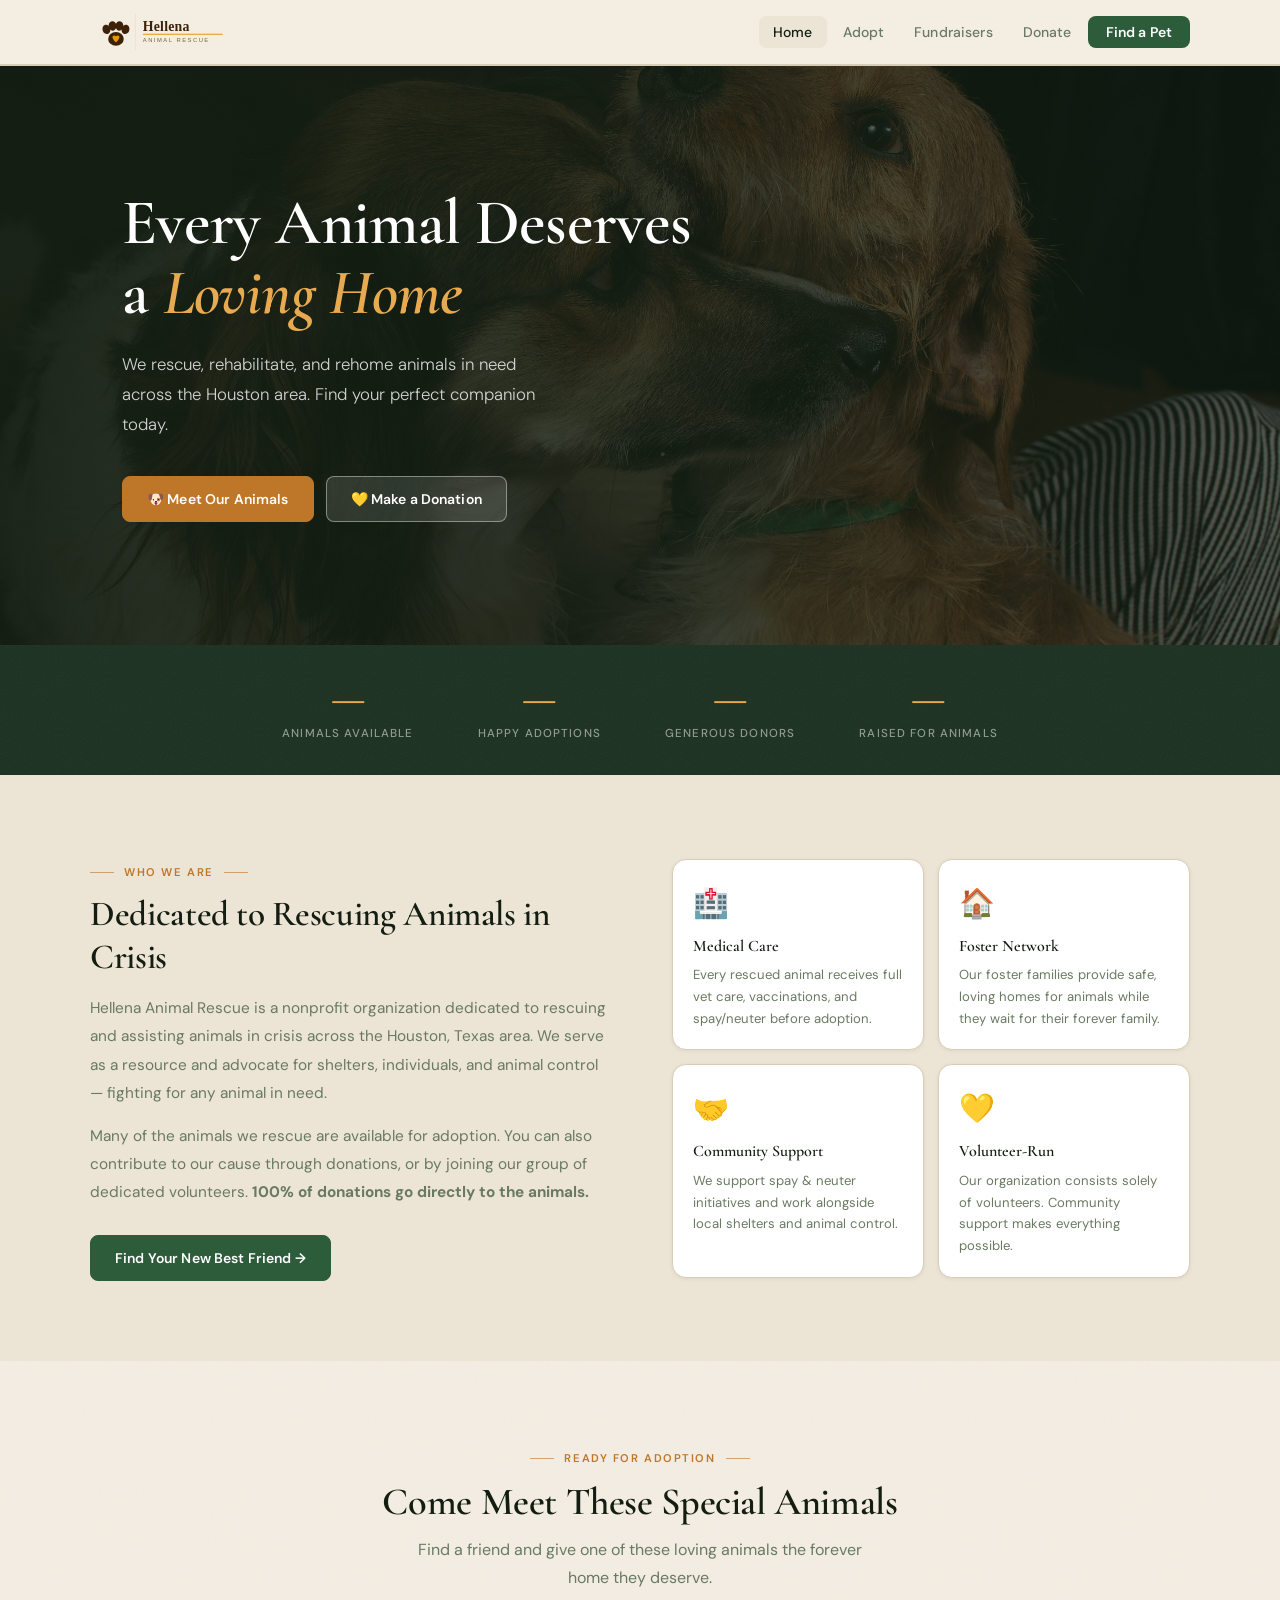
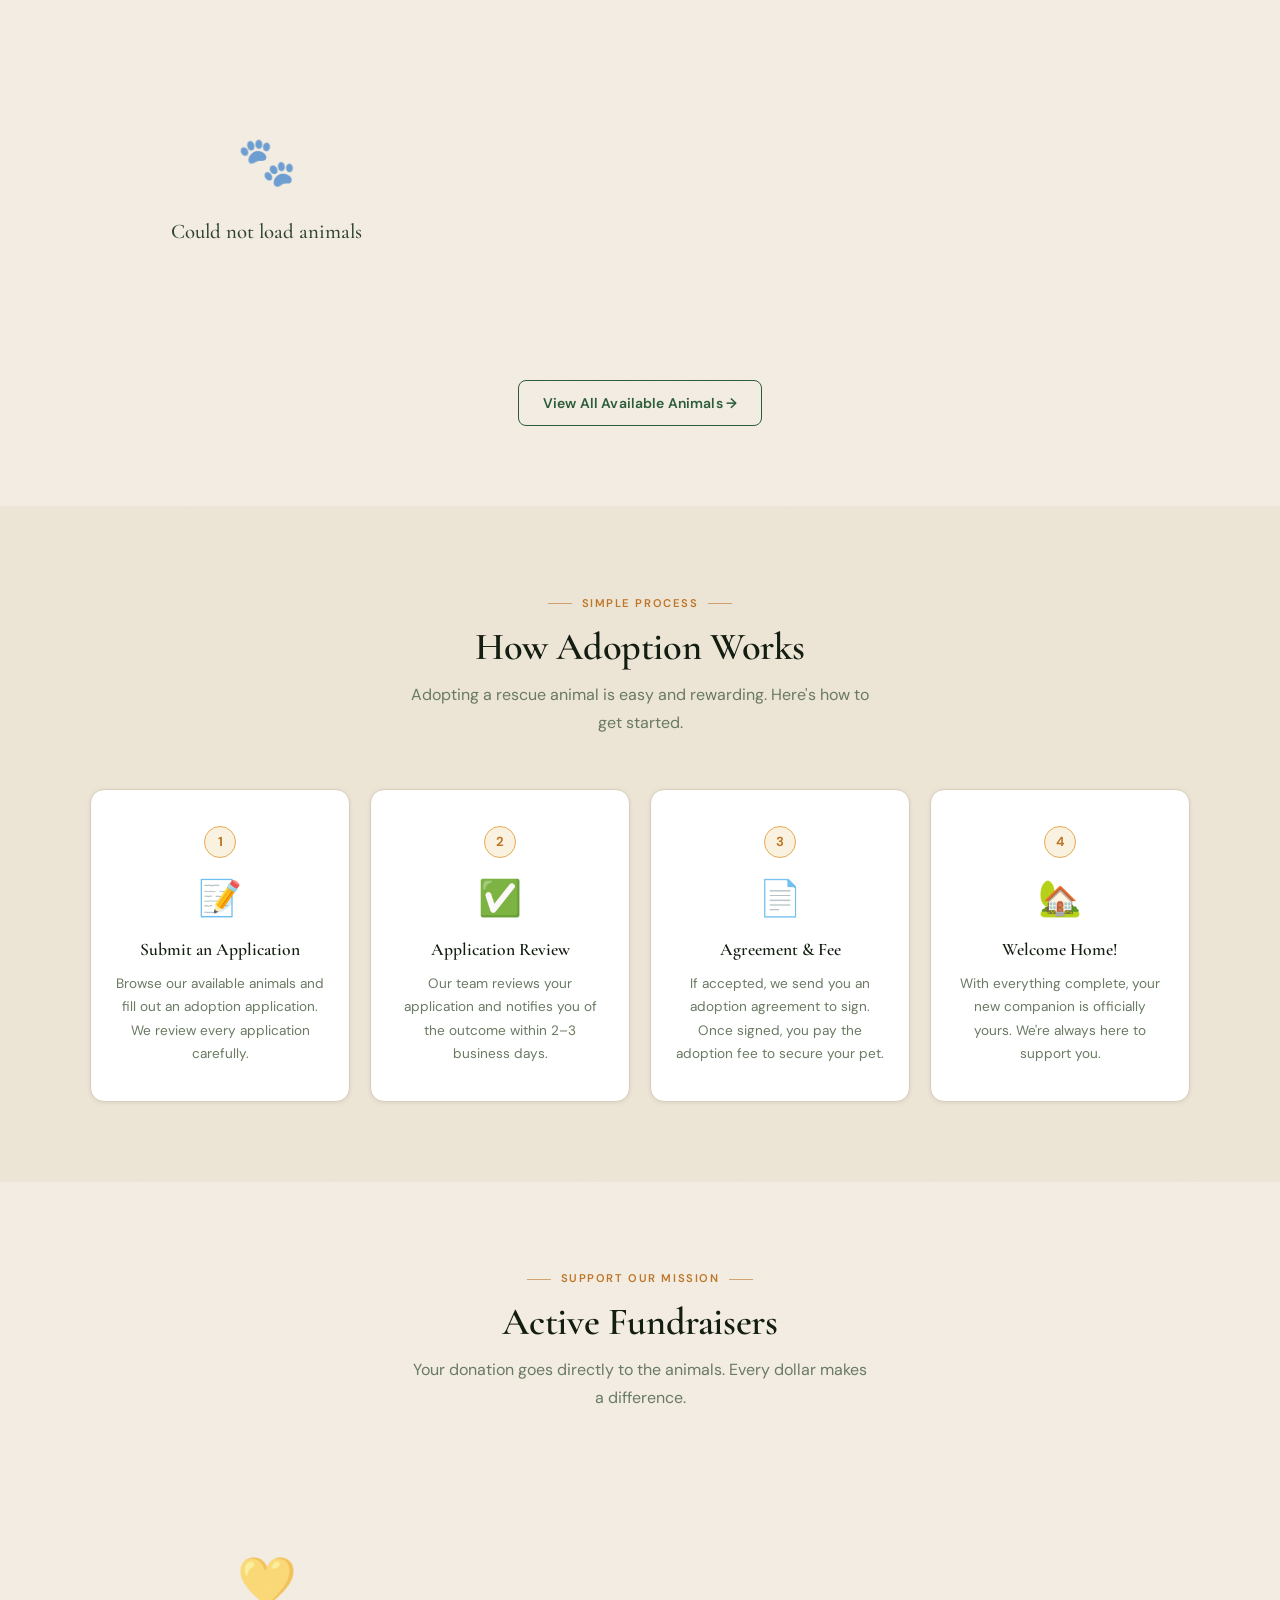
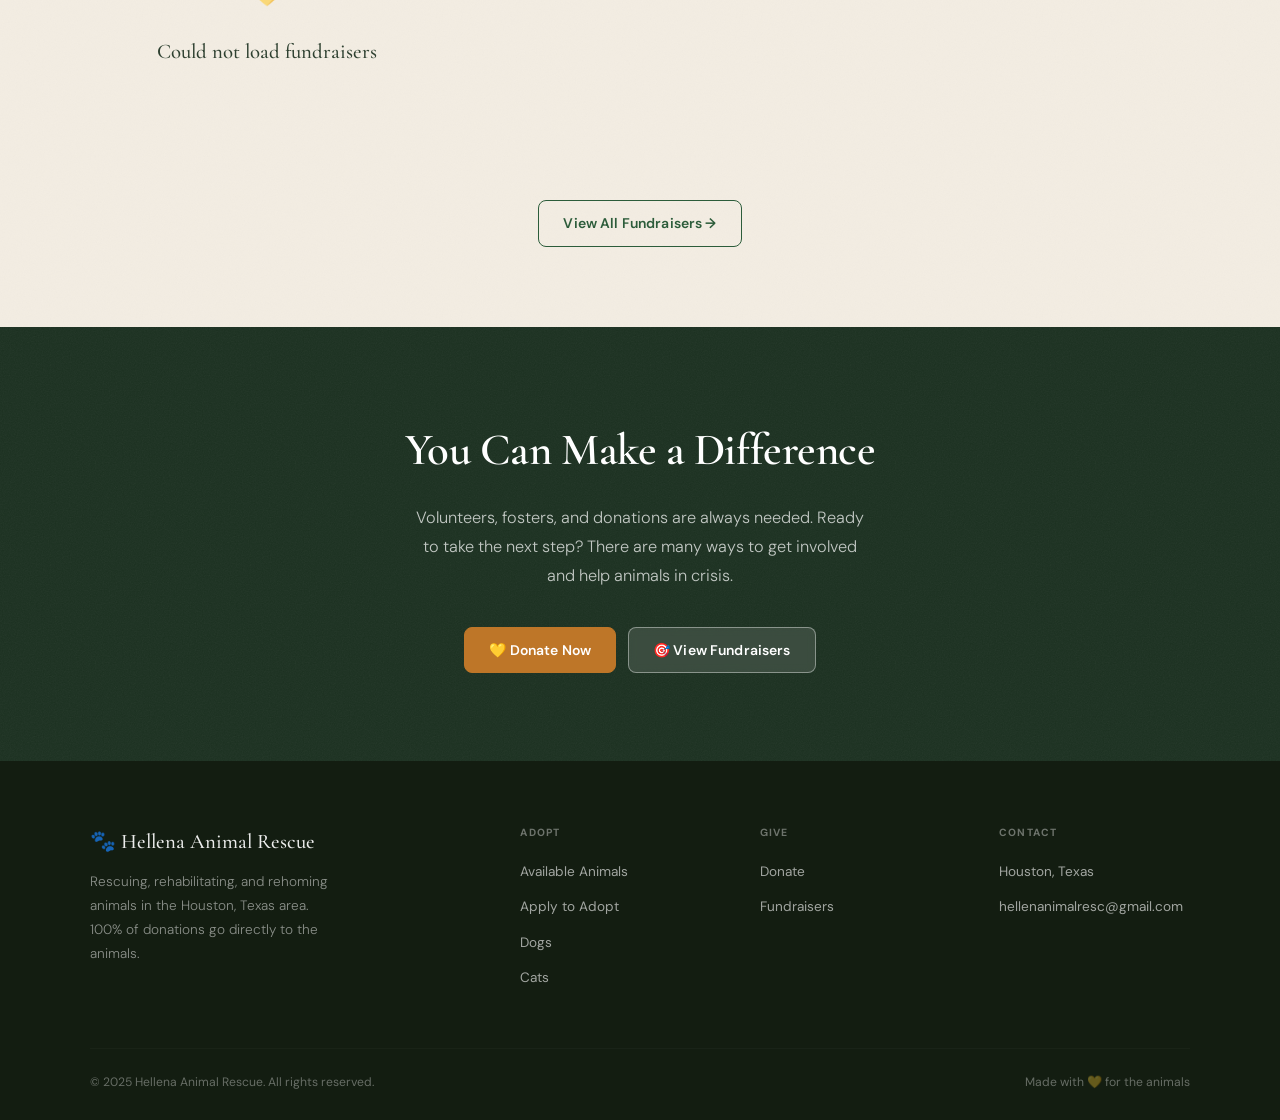
==== commit dc8a1984: "remove hero eyebrow from home page" ====
--- a/index.html
+++ b/index.html
@@ -43,7 +43,6 @@
   <img src="dogs.jpg" alt="Rescue dogs" class="hero-bg"/>
   <div class="hero-overlay"></div>
   <div class="hero-content">
-    <div class="hero-eyebrow">Hellena Animal Rescue — Houston, Texas</div>
     <h1>Every Animal Deserves a <em>Loving Home</em></h1>
     <p>We rescue, rehabilitate, and rehome animals in need across the Houston area. Find your perfect companion today.</p>
     <div class="hero-btns">
